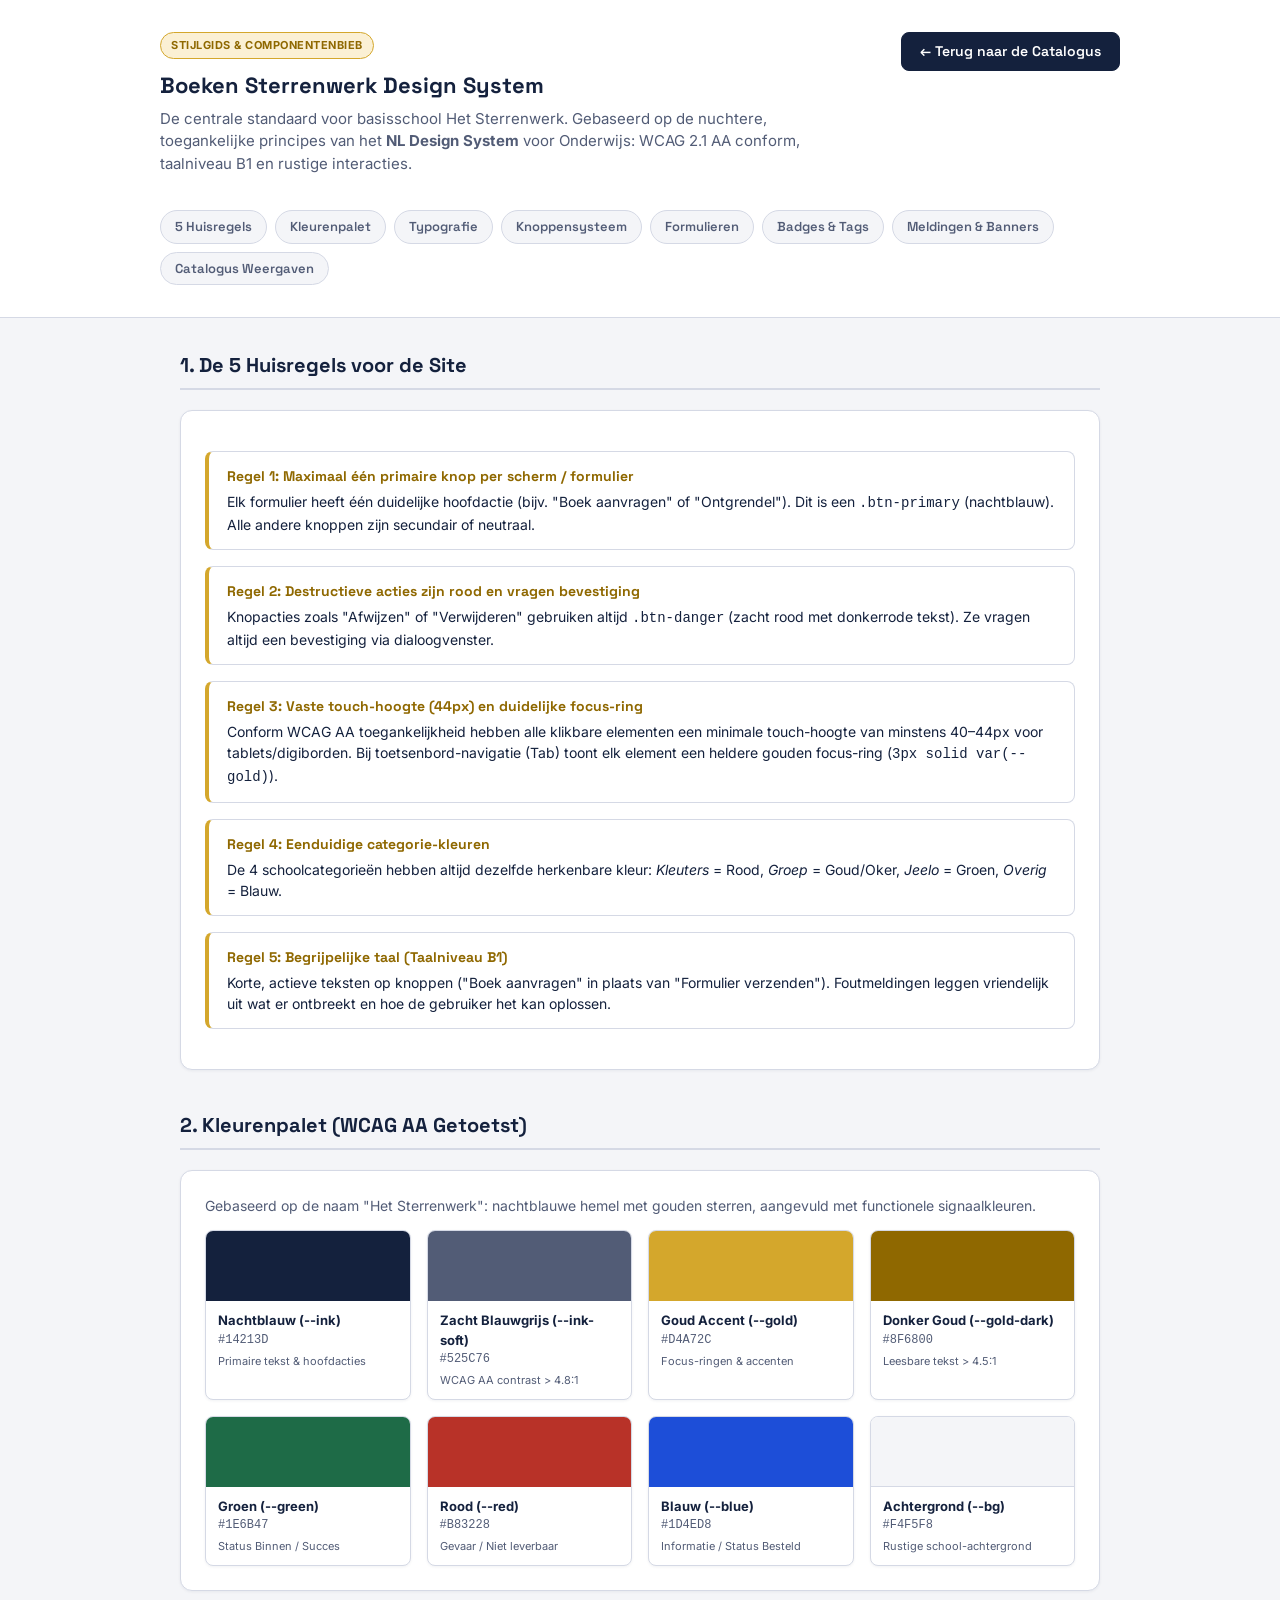
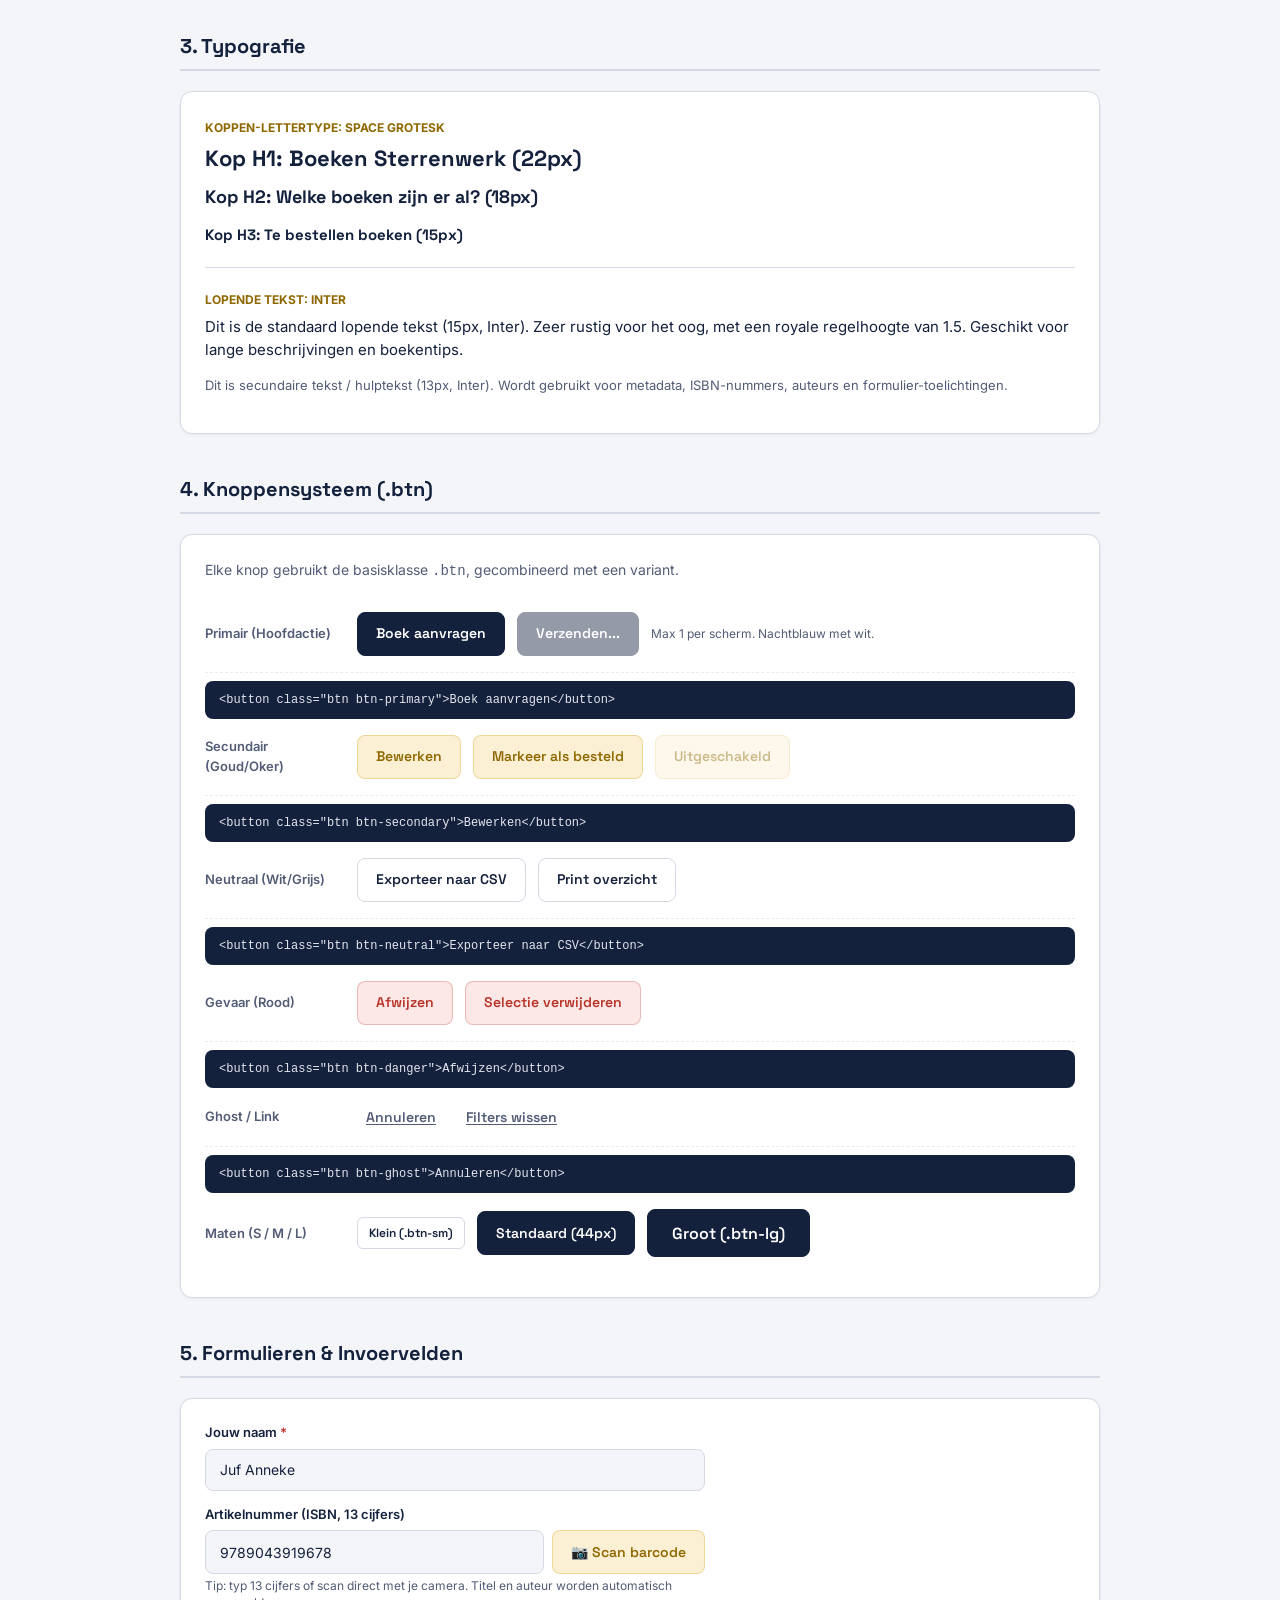
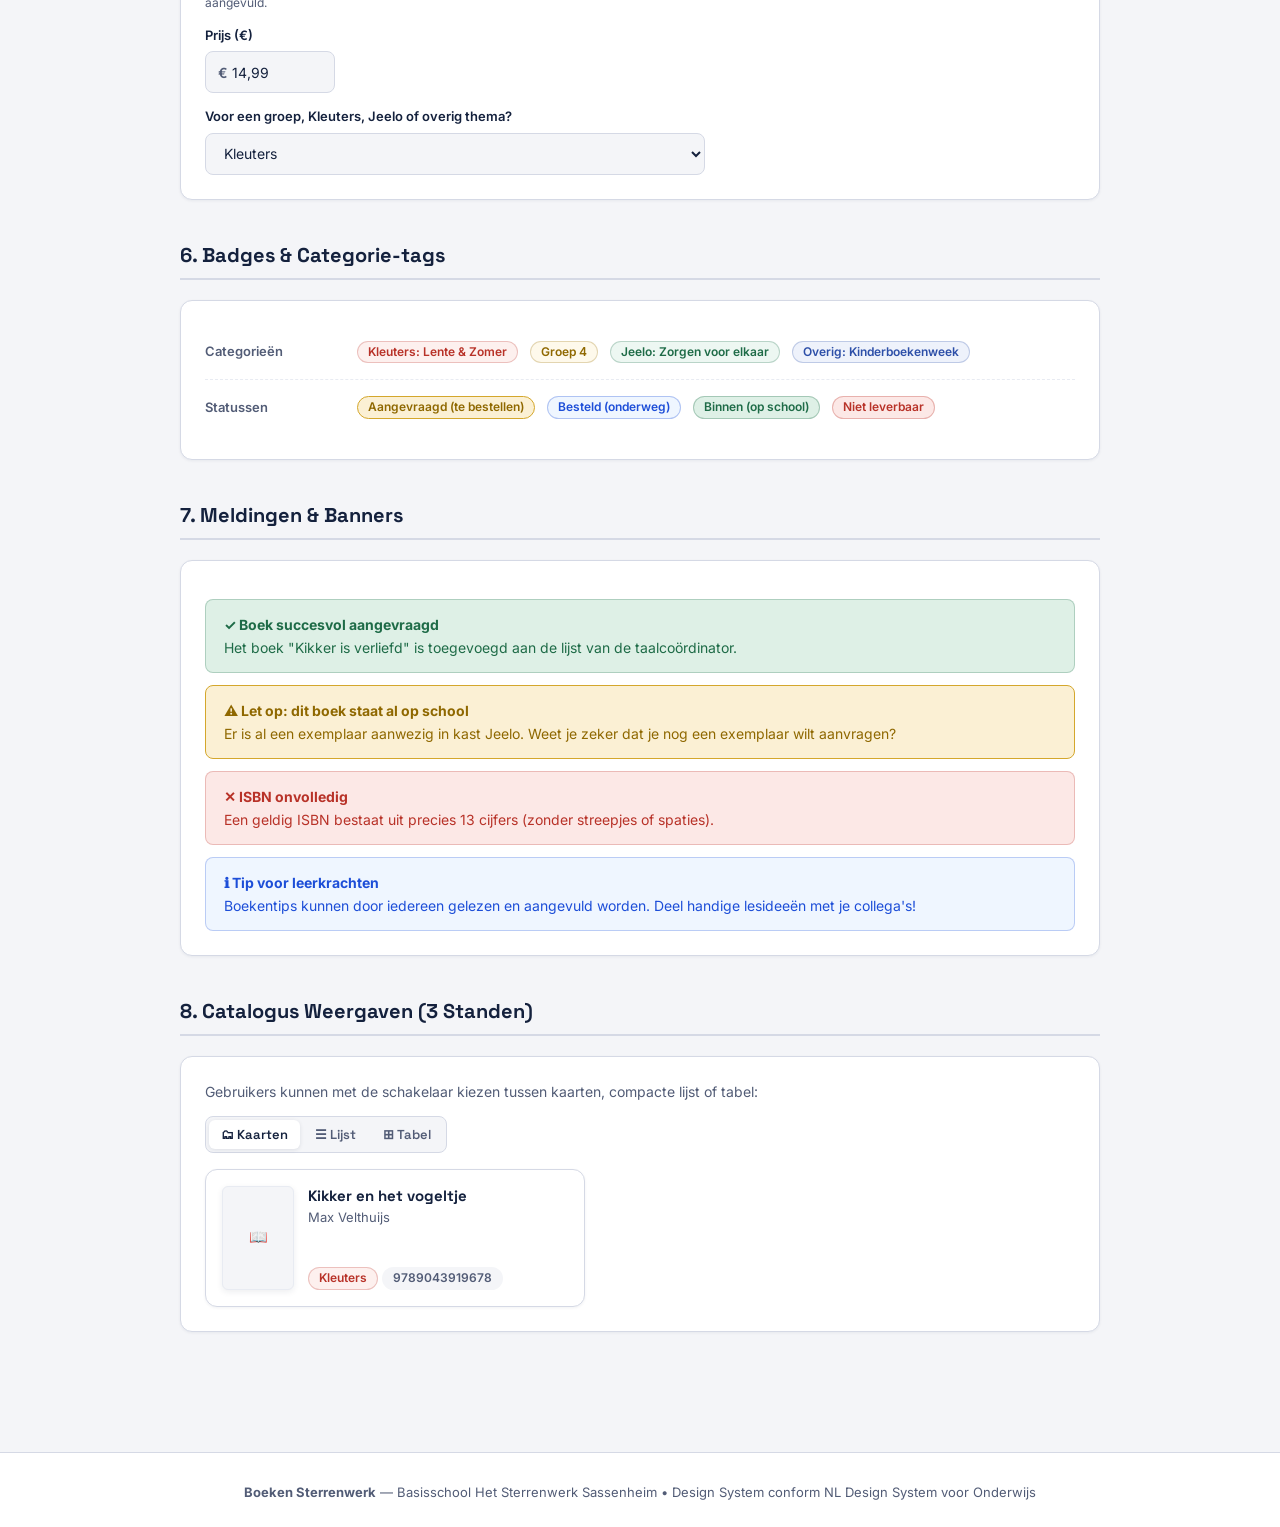
==== stijlgids.html @ 5e9a79fe "feat: modulaire opsplitsing, stijlgids, handmatig opslaan coördinator en printverbeteringen - Modula" ====
<!DOCTYPE html>
<html lang="nl">
<head>
<meta charset="UTF-8">
<meta name="viewport" content="width=device-width, initial-scale=1.0">
<title>Stijlgids & Design System — Boeken Sterrenwerk</title>
<link rel="icon" href="https://11qwhetsterrenwerk-live-e440c3dc752b468-78a827d.divio-media.com/filer_public/e3/66/e36619fc-2ab6-4c1c-bc07-65325143d0b2/het_sterrenwerk_liggend.png">
<link rel="preconnect" href="https://fonts.googleapis.com">
<link href="https://fonts.googleapis.com/css2?family=Space+Grotesk:wght@500;600;700&family=Inter:wght@400;500;600;700&display=swap" rel="stylesheet">
<link rel="stylesheet" href="style.css">
<style>
  /* Specifieke layout stijlen voor de stijlgids presentatie */
  .sg-header {
    background: var(--surface);
    border-bottom: 1px solid var(--line);
    padding: 32px 20px;
    margin-bottom: 32px;
  }
  .sg-header-inner {
    max-width: 960px;
    margin: 0 auto;
  }
  .sg-badge {
    display: inline-block;
    background: var(--gold-soft);
    color: var(--gold-dark);
    font-size: 11px;
    font-weight: 700;
    text-transform: uppercase;
    letter-spacing: 0.5px;
    padding: 4px 10px;
    border-radius: var(--radius-pill);
    border: 1px solid var(--gold);
    margin-bottom: 10px;
  }
  .sg-nav {
    display: flex;
    gap: 8px;
    margin-top: 20px;
    flex-wrap: wrap;
  }
  .sg-nav a {
    font-family: 'Space Grotesk', sans-serif;
    font-size: 13px;
    font-weight: 600;
    text-decoration: none;
    color: var(--ink-soft);
    background: var(--bg);
    padding: 6px 14px;
    border-radius: var(--radius-pill);
    border: 1px solid var(--line);
    transition: all 0.12s ease;
  }
  .sg-nav a:hover {
    background: var(--ink);
    color: #fff;
    border-color: var(--ink);
  }
  .sg-section {
    margin-bottom: 40px;
    scroll-margin-top: 90px;
  }
  .sg-section-title {
    font-size: 20px;
    border-bottom: 2px solid var(--line);
    padding-bottom: 8px;
    margin-bottom: 20px;
    display: flex;
    align-items: center;
    justify-content: space-between;
  }
  .sg-rule-box {
    background: var(--surface);
    border: 1px solid var(--line);
    border-left: 4px solid var(--gold);
    border-radius: var(--radius-md);
    padding: 14px 18px;
    margin: 16px 0;
    font-size: 14px;
  }
  .sg-rule-box strong {
    color: var(--gold-dark);
    display: block;
    margin-bottom: 4px;
    font-family: 'Space Grotesk', sans-serif;
  }
  .sg-grid-colors {
    display: grid;
    grid-template-columns: repeat(auto-fill, minmax(180px, 1fr));
    gap: 16px;
    margin-top: 14px;
  }
  .sg-color-swatch {
    border-radius: var(--radius-md);
    border: 1px solid var(--line);
    overflow: hidden;
    background: var(--surface);
    box-shadow: var(--shadow-sm);
  }
  .sg-color-preview {
    height: 70px;
  }
  .sg-color-info {
    padding: 10px 12px;
  }
  .sg-color-name {
    font-size: 13px;
    font-weight: 700;
    color: var(--ink);
  }
  .sg-color-hex {
    font-size: 12px;
    font-family: monospace;
    color: var(--ink-soft);
  }
  .sg-color-meta {
    font-size: 11px;
    color: var(--ink-soft);
    margin-top: 4px;
  }
  .sg-row-demo {
    display: flex;
    gap: 12px;
    align-items: center;
    flex-wrap: wrap;
    padding: 16px 0;
    border-bottom: 1px dashed var(--line-soft);
  }
  .sg-row-demo:last-child {
    border-bottom: none;
  }
  .sg-row-label {
    width: 140px;
    flex-shrink: 0;
    font-size: 13px;
    font-weight: 600;
    color: var(--ink-soft);
  }
  .sg-code-snippet {
    background: #14213D;
    color: #E3E5EC;
    padding: 10px 14px;
    border-radius: var(--radius-md);
    font-family: Consolas, monospace;
    font-size: 12px;
    overflow-x: auto;
    margin-top: 8px;
  }
  .sg-code-snippet span.tag { background: none; color: #D4A72C; padding: 0; margin: 0; font-family: inherit; font-size: inherit; }
  .sg-code-snippet span.attr { color: #8FBAFF; }
</style>
</head>
<body>

<!-- Header -->
<header class="sg-header">
  <div class="sg-header-inner">
    <div style="display:flex; justify-content:space-between; align-items:flex-start; flex-wrap:wrap; gap:16px;">
      <div>
        <span class="sg-badge">Stijlgids &amp; Componentenbieb</span>
        <h1>Boeken Sterrenwerk Design System</h1>
        <p style="color:var(--ink-soft); font-size:15px; margin-top:6px; max-width:640px;">
          De centrale standaard voor basisschool Het Sterrenwerk. Gebaseerd op de nuchtere, toegankelijke principes van het <strong>NL Design System</strong> voor Onderwijs: WCAG 2.1 AA conform, taalniveau B1 en rustige interacties.
        </p>
      </div>
      <div>
        <a href="index.html" class="btn btn-primary" style="min-height:38px;">
          ← Terug naar de Catalogus
        </a>
      </div>
    </div>

    <!-- Snelle navigatie -->
    <nav class="sg-nav">
      <a href="#huisregels">5 Huisregels</a>
      <a href="#kleuren">Kleurenpalet</a>
      <a href="#typografie">Typografie</a>
      <a href="#knoppen">Knoppensysteem</a>
      <a href="#formulieren">Formulieren</a>
      <a href="#badges">Badges &amp; Tags</a>
      <a href="#meldingen">Meldingen &amp; Banners</a>
      <a href="#weergaven">Catalogus Weergaven</a>
    </nav>
  </div>
</header>

<main style="max-width:960px; margin:0 auto; padding:0 20px 80px;">

  <!-- 1. DE 5 HUISREGELS -->
  <section class="sg-section" id="huisregels">
    <h2 class="sg-section-title">1. De 5 Huisregels voor de Site</h2>
    <div class="card">
      <div class="sg-rule-box">
        <strong>Regel 1: Maximaal één primaire knop per scherm / formulier</strong>
        Elk formulier heeft één duidelijke hoofdactie (bijv. "Boek aanvragen" of "Ontgrendel"). Dit is een <code>.btn-primary</code> (nachtblauw). Alle andere knoppen zijn secundair of neutraal.
      </div>
      <div class="sg-rule-box">
        <strong>Regel 2: Destructieve acties zijn rood en vragen bevestiging</strong>
        Knopacties zoals "Afwijzen" of "Verwijderen" gebruiken altijd <code>.btn-danger</code> (zacht rood met donkerrode tekst). Ze vragen altijd een bevestiging via dialoogvenster.
      </div>
      <div class="sg-rule-box">
        <strong>Regel 3: Vaste touch-hoogte (44px) en duidelijke focus-ring</strong>
        Conform WCAG AA toegankelijkheid hebben alle klikbare elementen een minimale touch-hoogte van minstens 40–44px voor tablets/digiborden. Bij toetsenbord-navigatie (Tab) toont elk element een heldere gouden focus-ring (<code>3px solid var(--gold)</code>).
      </div>
      <div class="sg-rule-box">
        <strong>Regel 4: Eenduidige categorie-kleuren</strong>
        De 4 schoolcategorieën hebben altijd dezelfde herkenbare kleur: <em>Kleuters</em> = Rood, <em>Groep</em> = Goud/Oker, <em>Jeelo</em> = Groen, <em>Overig</em> = Blauw.
      </div>
      <div class="sg-rule-box">
        <strong>Regel 5: Begrijpelijke taal (Taalniveau B1)</strong>
        Korte, actieve teksten op knoppen ("Boek aanvragen" in plaats van "Formulier verzenden"). Foutmeldingen leggen vriendelijk uit wat er ontbreekt en hoe de gebruiker het kan oplossen.
      </div>
    </div>
  </section>

  <!-- 2. KLEURENPALET -->
  <section class="sg-section" id="kleuren">
    <h2 class="sg-section-title">2. Kleurenpalet (WCAG AA Getoetst)</h2>
    <div class="card">
      <p style="font-size:14px; color:var(--ink-soft); margin-top:0;">
        Gebaseerd op de naam "Het Sterrenwerk": nachtblauwe hemel met gouden sterren, aangevuld met functionele signaalkleuren.
      </p>

      <div class="sg-grid-colors">
        <div class="sg-color-swatch">
          <div class="sg-color-preview" style="background:#14213D;"></div>
          <div class="sg-color-info">
            <div class="sg-color-name">Nachtblauw (--ink)</div>
            <div class="sg-color-hex">#14213D</div>
            <div class="sg-color-meta">Primaire tekst &amp; hoofdacties</div>
          </div>
        </div>

        <div class="sg-color-swatch">
          <div class="sg-color-preview" style="background:#525C76;"></div>
          <div class="sg-color-info">
            <div class="sg-color-name">Zacht Blauwgrijs (--ink-soft)</div>
            <div class="sg-color-hex">#525C76</div>
            <div class="sg-color-meta">WCAG AA contrast &gt; 4.8:1</div>
          </div>
        </div>

        <div class="sg-color-swatch">
          <div class="sg-color-preview" style="background:#D4A72C;"></div>
          <div class="sg-color-info">
            <div class="sg-color-name">Goud Accent (--gold)</div>
            <div class="sg-color-hex">#D4A72C</div>
            <div class="sg-color-meta">Focus-ringen &amp; accenten</div>
          </div>
        </div>

        <div class="sg-color-swatch">
          <div class="sg-color-preview" style="background:#8F6800;"></div>
          <div class="sg-color-info">
            <div class="sg-color-name">Donker Goud (--gold-dark)</div>
            <div class="sg-color-hex">#8F6800</div>
            <div class="sg-color-meta">Leesbare tekst &gt; 4.5:1</div>
          </div>
        </div>

        <div class="sg-color-swatch">
          <div class="sg-color-preview" style="background:#1E6B47;"></div>
          <div class="sg-color-info">
            <div class="sg-color-name">Groen (--green)</div>
            <div class="sg-color-hex">#1E6B47</div>
            <div class="sg-color-meta">Status Binnen / Succes</div>
          </div>
        </div>

        <div class="sg-color-swatch">
          <div class="sg-color-preview" style="background:#B83228;"></div>
          <div class="sg-color-info">
            <div class="sg-color-name">Rood (--red)</div>
            <div class="sg-color-hex">#B83228</div>
            <div class="sg-color-meta">Gevaar / Niet leverbaar</div>
          </div>
        </div>

        <div class="sg-color-swatch">
          <div class="sg-color-preview" style="background:#1D4ED8;"></div>
          <div class="sg-color-info">
            <div class="sg-color-name">Blauw (--blue)</div>
            <div class="sg-color-hex">#1D4ED8</div>
            <div class="sg-color-meta">Informatie / Status Besteld</div>
          </div>
        </div>

        <div class="sg-color-swatch">
          <div class="sg-color-preview" style="background:#F4F5F8; border-bottom:1px solid var(--line);"></div>
          <div class="sg-color-info">
            <div class="sg-color-name">Achtergrond (--bg)</div>
            <div class="sg-color-hex">#F4F5F8</div>
            <div class="sg-color-meta">Rustige school-achtergrond</div>
          </div>
        </div>
      </div>
    </div>
  </section>

  <!-- 3. TYPOGRAFIE -->
  <section class="sg-section" id="typografie">
    <h2 class="sg-section-title">3. Typografie</h2>
    <div class="card">
      <div style="margin-bottom:20px;">
        <span style="font-size:12px; font-weight:700; color:var(--gold-dark); text-transform:uppercase;">Koppen-lettertype: Space Grotesk</span>
        <h1 style="margin-top:4px;">Kop H1: Boeken Sterrenwerk (22px)</h1>
        <h2 style="margin-top:8px;">Kop H2: Welke boeken zijn er al? (18px)</h2>
        <h3 style="margin-top:8px;">Kop H3: Te bestellen boeken (15px)</h3>
      </div>
      <hr style="border:none; border-top:1px solid var(--line); margin:20px 0;">
      <div>
        <span style="font-size:12px; font-weight:700; color:var(--gold-dark); text-transform:uppercase;">Lopende tekst: Inter</span>
        <p style="margin-top:6px; font-size:15px; color:var(--ink);">
          Dit is de standaard lopende tekst (15px, Inter). Zeer rustig voor het oog, met een royale regelhoogte van 1.5. Geschikt voor lange beschrijvingen en boekentips.
        </p>
        <p style="font-size:13px; color:var(--ink-soft);">
          Dit is secundaire tekst / hulptekst (13px, Inter). Wordt gebruikt voor metadata, ISBN-nummers, auteurs en formulier-toelichtingen.
        </p>
      </div>
    </div>
  </section>

  <!-- 4. KNOPPENSYSTEEM -->
  <section class="sg-section" id="knoppen">
    <h2 class="sg-section-title">4. Knoppensysteem (.btn)</h2>
    <div class="card">
      <p style="font-size:14px; color:var(--ink-soft); margin-top:0;">
        Elke knop gebruikt de basisklasse <code>.btn</code>, gecombineerd met een variant.
      </p>

      <!-- Primary -->
      <div class="sg-row-demo">
        <div class="sg-row-label">Primair (Hoofdactie)</div>
        <button type="button" class="btn btn-primary">Boek aanvragen</button>
        <button type="button" class="btn btn-primary" disabled>Verzenden...</button>
        <div style="font-size:12px; color:var(--ink-soft);">Max 1 per scherm. Nachtblauw met wit.</div>
      </div>
      <div class="sg-code-snippet">&lt;button class="btn btn-primary"&gt;Boek aanvragen&lt;/button&gt;</div>

      <!-- Secondary -->
      <div class="sg-row-demo">
        <div class="sg-row-label">Secundair (Goud/Oker)</div>
        <button type="button" class="btn btn-secondary">Bewerken</button>
        <button type="button" class="btn btn-secondary">Markeer als besteld</button>
        <button type="button" class="btn btn-secondary" disabled>Uitgeschakeld</button>
      </div>
      <div class="sg-code-snippet">&lt;button class="btn btn-secondary"&gt;Bewerken&lt;/button&gt;</div>

      <!-- Neutral -->
      <div class="sg-row-demo">
        <div class="sg-row-label">Neutraal (Wit/Grijs)</div>
        <button type="button" class="btn btn-neutral">Exporteer naar CSV</button>
        <button type="button" class="btn btn-neutral">Print overzicht</button>
      </div>
      <div class="sg-code-snippet">&lt;button class="btn btn-neutral"&gt;Exporteer naar CSV&lt;/button&gt;</div>

      <!-- Danger -->
      <div class="sg-row-demo">
        <div class="sg-row-label">Gevaar (Rood)</div>
        <button type="button" class="btn btn-danger">Afwijzen</button>
        <button type="button" class="btn btn-danger">Selectie verwijderen</button>
      </div>
      <div class="sg-code-snippet">&lt;button class="btn btn-danger"&gt;Afwijzen&lt;/button&gt;</div>

      <!-- Ghost / Link -->
      <div class="sg-row-demo">
        <div class="sg-row-label">Ghost / Link</div>
        <button type="button" class="btn btn-ghost">Annuleren</button>
        <button type="button" class="btn btn-link">Filters wissen</button>
      </div>
      <div class="sg-code-snippet">&lt;button class="btn btn-ghost"&gt;Annuleren&lt;/button&gt;</div>

      <!-- Maten -->
      <div class="sg-row-demo">
        <div class="sg-row-label">Maten (S / M / L)</div>
        <button type="button" class="btn btn-neutral btn-sm">Klein (.btn-sm)</button>
        <button type="button" class="btn btn-primary">Standaard (44px)</button>
        <button type="button" class="btn btn-primary btn-lg">Groot (.btn-lg)</button>
      </div>
    </div>
  </section>

  <!-- 5. FORMULIEREN -->
  <section class="sg-section" id="formulieren">
    <h2 class="sg-section-title">5. Formulieren &amp; Invoervelden</h2>
    <div class="card">
      <div style="max-width:500px;">
        <label for="demo-naam">Jouw naam <span style="color:var(--red);">*</span></label>
        <input type="text" id="demo-naam" value="Juf Anneke" placeholder="bijv. Juf Anneke">

        <label for="demo-isbn">Artikelnummer (ISBN, 13 cijfers)</label>
        <div class="input-with-action">
          <input type="text" id="demo-isbn" value="9789043919678" placeholder="9789043919678">
          <button type="button" class="btn btn-secondary" title="Scan barcode via camera">
            📷 Scan barcode
          </button>
        </div>
        <div class="form-hint">Tip: typ 13 cijfers of scan direct met je camera. Titel en auteur worden automatisch aangevuld.</div>

        <label for="demo-prijs">Prijs (€)</label>
        <div class="prijs-input-wrap">
          <span class="currency-prefix">€</span>
          <input type="text" id="demo-prijs" class="prijs-input" value="14,99">
        </div>

        <label for="demo-select">Voor een groep, Kleuters, Jeelo of overig thema?</label>
        <select id="demo-select">
          <option>Groep</option>
          <option selected>Kleuters</option>
          <option>Jeelo</option>
          <option>Overige thema's</option>
        </select>
      </div>
    </div>
  </section>

  <!-- 6. BADGES & TAGS -->
  <section class="sg-section" id="badges">
    <h2 class="sg-section-title">6. Badges &amp; Categorie-tags</h2>
    <div class="card">
      <div class="sg-row-demo">
        <div class="sg-row-label">Categorieën</div>
        <span class="tag cat-tag cat-Kleuters">Kleuters: Lente &amp; Zomer</span>
        <span class="tag cat-tag cat-Groep">Groep 4</span>
        <span class="tag cat-tag cat-Jeelo">Jeelo: Zorgen voor elkaar</span>
        <span class="tag cat-tag cat-Overig">Overig: Kinderboekenweek</span>
      </div>

      <div class="sg-row-demo">
        <div class="sg-row-label">Statussen</div>
        <span class="tag status-aangevraagd">Aangevraagd (te bestellen)</span>
        <span class="tag status-besteld">Besteld (onderweg)</span>
        <span class="tag status-binnen">Binnen (op school)</span>
        <span class="tag status-afgewezen">Niet leverbaar</span>
      </div>
    </div>
  </section>

  <!-- 7. MELDINGEN & BANNERS -->
  <section class="sg-section" id="meldingen">
    <h2 class="sg-section-title">7. Meldingen &amp; Banners</h2>
    <div class="card">
      <div class="alert alert-success">
        <div>
          <div class="alert-title">✓ Boek succesvol aangevraagd</div>
          Het boek "Kikker is verliefd" is toegevoegd aan de lijst van de taalcoördinator.
        </div>
      </div>

      <div class="alert alert-warning" style="margin-top:12px;">
        <div>
          <div class="alert-title">⚠️ Let op: dit boek staat al op school</div>
          Er is al een exemplaar aanwezig in kast Jeelo. Weet je zeker dat je nog een exemplaar wilt aanvragen?
        </div>
      </div>

      <div class="alert alert-danger" style="margin-top:12px;">
        <div>
          <div class="alert-title">✕ ISBN onvolledig</div>
          Een geldig ISBN bestaat uit precies 13 cijfers (zonder streepjes of spaties).
        </div>
      </div>

      <div class="alert alert-info" style="margin-top:12px;">
        <div>
          <div class="alert-title">ℹ Tip voor leerkrachten</div>
          Boekentips kunnen door iedereen gelezen en aangevuld worden. Deel handige lesideeën met je collega's!
        </div>
      </div>
    </div>
  </section>

  <!-- 8. CATALOGUS WEERGAVEN -->
  <section class="sg-section" id="weergaven">
    <h2 class="sg-section-title">8. Catalogus Weergaven (3 Standen)</h2>
    <div class="card">
      <p style="font-size:14px; color:var(--ink-soft); margin-top:0;">
        Gebruikers kunnen met de schakelaar kiezen tussen kaarten, compacte lijst of tabel:
      </p>

      <div class="view-toggle-group" style="margin-bottom:16px;">
        <button class="view-toggle-btn active">🗂 Kaarten</button>
        <button class="view-toggle-btn">☰ Lijst</button>
        <button class="view-toggle-btn">⊞ Tabel</button>
      </div>

      <!-- Voorbeeld Kaart -->
      <div style="max-width:380px;">
        <div class="book-card">
          <div class="book-card-cover">
            <img src="https://books.google.com/books/content?id=9789043919678&printsec=frontcover&img=1&zoom=1" alt="Cover" onerror="this.parentElement.innerHTML='📖';">
          </div>
          <div class="book-card-body">
            <div class="book-card-title">Kikker en het vogeltje</div>
            <div class="book-card-author">Max Velthuijs</div>
            <div class="book-card-tags">
              <span class="tag cat-tag cat-Kleuters">Kleuters</span>
              <span class="tag tag-isbn">9789043919678</span>
            </div>
          </div>
        </div>
      </div>
    </div>
  </section>

</main>

<footer style="text-align:center; padding:30px; font-size:13px; color:var(--ink-soft); border-top:1px solid var(--line); background:var(--surface);">
  <strong>Boeken Sterrenwerk</strong> — Basisschool Het Sterrenwerk Sassenheim • Design System conform NL Design System voor Onderwijs
</footer>

</body>
</html>
---- style.css ----
/* ==========================================================================
   Boeken Sterrenwerk — Design System & Stijlgids (NL Design System Onderwijs)
   ========================================================================== */

/* --------------------------------------------------------------------------
   1. DESIGN TOKENS
   -------------------------------------------------------------------------- */
:root {
  /* Primaire huiskleuren: Het Sterrenwerk (Nachtblauw & Goud) */
  --ink: #14213D;            /* Primaire donkere kleur (hemel/nacht) */
  --ink-soft: #525C76;       /* Subtiele tekst, WCAG AA conform op wit (> 4.8:1) */
  --ink-light: #8E96A9;      /* Placeholder / iconen */
  
  --gold: #D4A72C;           /* Accent goud (sterren) */
  --gold-soft: #FBF0D4;      /* Zachte goud-achtergrond */
  --gold-dark: #8F6800;      /* Donker goud voor leesbare tekst (> 4.5:1) */

  /* Oppervlakken & Randen */
  --bg: #F4F5F8;             /* Rustige pagina-achtergrond */
  --surface: #FFFFFF;        /* Kaarten en component-achtergrond */
  --line: #D5D9E5;           /* Duidelijke scheidslijnen */
  --line-soft: #E8EBF2;      /* Subtiele scheidslijnen */

  /* Functionele statuskleuren (NL Design System normen) */
  --green: #1E6B47;          /* Succes / Binnengekomen (> 5.1:1) */
  --green-soft: #DEF0E6;
  --red: #B83228;            /* Gevaar / Niet leverbaar / Afwijzen (> 5.0:1) */
  --red-soft: #FCE8E6;
  --blue: #1D4ED8;           /* Informatie / Besteld */
  --blue-soft: #EFF6FF;

  /* Categorie-accenten */
  --cat-kleuters: #B83228;
  --cat-kleuters-bg: #FDF0EE;
  --cat-groep: #8F6800;
  --cat-groep-bg: #FEF9EB;
  --cat-jeelo: #1E6B47;
  --cat-jeelo-bg: #EDF7F2;
  --cat-overig: #2D4FA8;
  --cat-overig-bg: #EEF2FB;

  /* Spacing Scale (vaste afstanden) */
  --space-2xs: 4px;
  --space-xs: 8px;
  --space-sm: 12px;
  --space-md: 16px;
  --space-lg: 24px;
  --space-xl: 32px;

  /* Border Radii (Afrondingen) */
  --radius-sm: 4px;
  --radius-md: 8px;          /* Standaard voor knoppen en invoervelden */
  --radius-lg: 12px;         /* Kaarten en panelen */
  --radius-pill: 999px;      /* Tabs en categorie-pills */

  /* Schaduwen */
  --shadow-sm: 0 1px 3px rgba(20, 33, 61, 0.06);
  --shadow-md: 0 4px 14px rgba(20, 33, 61, 0.08);
  --shadow-lg: 0 12px 32px rgba(20, 33, 61, 0.14);

  /* Focus Indicator (Toegankelijkheid WCAG AA) */
  --focus-ring: 0 0 0 3px var(--gold);
}

/* --------------------------------------------------------------------------
   2. BASIS & TYPOGRAFIE
   -------------------------------------------------------------------------- */
* {
  box-sizing: border-box;
}

body {
  margin: 0;
  background: var(--bg);
  color: var(--ink);
  font-family: 'Inter', -apple-system, BlinkMacSystemFont, 'Segoe UI', Roboto, sans-serif;
  font-size: 15px;
  line-height: 1.5;
  -webkit-font-smoothing: antialiased;
}

h1, h2, h3, h4 {
  font-family: 'Space Grotesk', sans-serif;
  color: var(--ink);
  margin: 0;
  font-weight: 700;
}

h1 { font-size: 22px; }
h2 { font-size: 18px; margin-bottom: 14px; }
h3 { font-size: 15px; }

/* Focus zichtbaarheid voor toetsenbordgebruikers */
:focus-visible {
  outline: 3px solid var(--gold) !important;
  outline-offset: 2px !important;
}

/* --------------------------------------------------------------------------
   3. GESTANDAARDISEERD KNOPPENSYSTEEM (.btn)
   -------------------------------------------------------------------------- */
.btn {
  display: inline-flex;
  align-items: center;
  justify-content: center;
  gap: 8px;
  font-family: 'Space Grotesk', sans-serif;
  font-size: 14px;
  font-weight: 600;
  line-height: 1.2;
  min-height: 44px; /* Touch-target conform WCAG */
  padding: 10px 18px;
  border-radius: var(--radius-md);
  border: 1px solid transparent;
  cursor: pointer;
  text-decoration: none;
  white-space: nowrap;
  user-select: none;
  transition: background-color 0.15s ease, border-color 0.15s ease, box-shadow 0.15s ease, transform 0.05s ease;
}

.btn:active {
  transform: translateY(1px);
}

.btn:disabled,
button:disabled {
  opacity: 0.45;
  cursor: not-allowed !important;
  pointer-events: none;
  transform: none !important;
}

/* Knoppen-varianten */
.btn-primary,
button.primary {
  background: var(--ink);
  color: #FFFFFF;
  border-color: var(--ink);
}
.btn-primary:hover,
button.primary:hover {
  background: #1D3058;
  border-color: #1D3058;
  color: #FFFFFF;
}

.btn-secondary,
button.secondary {
  background: var(--gold-soft);
  color: var(--gold-dark);
  border-color: rgba(212, 167, 44, 0.35);
}
.btn-secondary:hover,
button.secondary:hover {
  background: #F5E5BE;
  border-color: var(--gold-dark);
  color: var(--ink);
}

.btn-neutral {
  background: var(--surface);
  color: var(--ink);
  border-color: var(--line);
}
.btn-neutral:hover {
  background: var(--bg);
  border-color: var(--ink-soft);
}

.btn-danger,
button.secondary.danger {
  background: var(--red-soft);
  color: var(--red);
  border-color: rgba(184, 50, 40, 0.25);
}
.btn-danger:hover,
button.secondary.danger:hover {
  background: #F7D4D1;
  border-color: var(--red);
}

.btn-ghost,
.btn-link,
button.link {
  background: transparent;
  border-color: transparent;
  color: var(--ink-soft);
  min-height: auto;
  padding: 4px 8px;
  text-decoration: underline;
  text-underline-offset: 2px;
}
.btn-ghost:hover,
.btn-link:hover,
button.link:hover {
  color: var(--ink);
  background: rgba(20, 33, 61, 0.04);
}

/* Knopmaten */
.btn-sm,
button.tiny {
  min-height: 32px;
  padding: 5px 11px;
  font-size: 12px;
  border-radius: 6px;
  font-weight: 600;
}

.btn-lg {
  min-height: 48px;
  padding: 12px 24px;
  font-size: 16px;
}

.btn-block {
  width: 100%;
}

/* Tiny actieknoppen voor status */
button.tiny.reject:hover {
  background: var(--red-soft);
  color: var(--red);
  border-color: var(--red-soft);
}
button.tiny.restore:hover {
  background: var(--green-soft);
  color: var(--green);
  border-color: var(--green-soft);
}

/* --------------------------------------------------------------------------
   4. HEADER & NAVIGATIE
   -------------------------------------------------------------------------- */
header.topbar {
  background: var(--surface);
  border-bottom: 1px solid var(--line);
  padding: 14px 20px 16px;
  position: sticky;
  top: 0;
  z-index: 100;
  box-shadow: var(--shadow-sm);
}

.topbar-inner {
  max-width: 960px;
  margin: 0 auto;
  display: flex;
  align-items: center;
  gap: 14px;
  flex-wrap: wrap;
}

header.topbar h1 {
  font-size: 21px;
  font-weight: 700;
  letter-spacing: -0.2px;
}

.topbar-badge {
  background: var(--gold-soft);
  color: var(--gold-dark);
  font-size: 11px;
  font-weight: 700;
  padding: 3px 9px;
  border-radius: var(--radius-pill);
  border: 1px solid var(--gold);
  letter-spacing: 0.5px;
  text-transform: uppercase;
}

.nav-links-extra {
  margin-left: auto;
  display: flex;
  align-items: center;
  gap: 8px;
}

.nav-link-doc {
  font-size: 12px;
  font-weight: 600;
  color: var(--ink-soft);
  text-decoration: none;
  padding: 6px 12px;
  border-radius: var(--radius-pill);
  border: 1px solid var(--line);
  background: var(--bg);
  display: inline-flex;
  align-items: center;
  gap: 5px;
  transition: all 0.15s ease;
}
.nav-link-doc:hover {
  color: var(--ink);
  border-color: var(--gold);
  background: var(--gold-soft);
}

nav.tabs {
  display: flex;
  gap: 8px;
  max-width: 960px;
  margin: 14px auto 0;
  padding: 0 20px;
  overflow-x: auto;
}

nav.tabs button {
  font-family: 'Space Grotesk', sans-serif;
  font-weight: 600;
  font-size: 14px;
  min-height: 40px;
  padding: 8px 18px;
  border-radius: var(--radius-pill);
  border: 1px solid var(--line);
  background: var(--surface);
  color: var(--ink-soft);
  white-space: nowrap;
  cursor: pointer;
  transition: all 0.15s ease;
}

nav.tabs button:hover {
  border-color: var(--ink-soft);
  color: var(--ink);
}

nav.tabs button.active {
  background: var(--ink);
  color: #FFFFFF;
  border-color: var(--ink);
  box-shadow: 0 2px 6px rgba(20, 33, 61, 0.18);
}

/* --------------------------------------------------------------------------
   5. LAYOUT & KAARTEN
   -------------------------------------------------------------------------- */
main {
  max-width: 960px;
  margin: 0 auto;
  padding: 24px 20px 60px;
}

.tab-panel {
  display: none;
}
.tab-panel.active {
  display: block;
  animation: fadeInPanel 0.15s ease-out;
}

@keyframes fadeInPanel {
  from { opacity: 0; transform: translateY(4px); }
  to { opacity: 1; transform: translateY(0); }
}

.card {
  background: var(--surface);
  border: 1px solid var(--line);
  border-radius: var(--radius-lg);
  padding: 24px;
  margin-bottom: 20px;
  box-shadow: var(--shadow-sm);
}

/* --------------------------------------------------------------------------
   6. FORMULIEREN & INVOERVELDEN
   -------------------------------------------------------------------------- */
.form-section {
  padding-bottom: 18px;
  margin-bottom: 18px;
  border-bottom: 1px solid var(--line-soft);
}
.form-section:last-of-type {
  border-bottom: none;
  padding-bottom: 0;
  margin-bottom: 0;
}

.form-section-title {
  font-size: 13px;
  font-weight: 700;
  text-transform: uppercase;
  letter-spacing: 0.5px;
  color: var(--gold-dark);
  margin-bottom: 12px;
}

label {
  display: block;
  font-size: 13px;
  font-weight: 600;
  color: var(--ink);
  margin: 14px 0 6px;
}
label:first-of-type {
  margin-top: 0;
}

.form-hint {
  font-size: 12px;
  color: var(--ink-soft);
  margin-top: 4px;
  line-height: 1.4;
}

input[type=text],
input[type=number],
input[type=password],
select,
textarea {
  width: 100%;
  min-height: 42px;
  padding: 10px 14px;
  border: 1px solid var(--line);
  border-radius: var(--radius-md);
  font-family: inherit;
  font-size: 14px;
  background: var(--bg);
  color: var(--ink);
  transition: border-color 0.15s ease, box-shadow 0.15s ease;
}

textarea {
  resize: vertical;
  min-height: 64px;
}

input:focus,
select:focus,
textarea:focus {
  outline: 2px solid var(--gold);
  outline-offset: 1px;
  border-color: var(--gold);
  background: #FFFFFF;
}

/* Invoerveld met actieknop */
.input-with-action {
  display: flex;
  gap: 8px;
  align-items: stretch;
}
.input-with-action input {
  flex: 1;
}

/* Prijs veld wrapper */
.prijs-input-wrap {
  display: inline-flex;
  align-items: center;
  background: var(--bg);
  border: 1px solid var(--line);
  border-radius: var(--radius-md);
  box-sizing: border-box;
  width: 130px;
  height: 42px;
  transition: border-color 0.15s, outline 0.15s;
}
.prijs-input-wrap:focus-within {
  outline: 2px solid var(--gold);
  outline-offset: 1px;
  border-color: var(--gold);
  background: #FFFFFF;
}
.prijs-input-wrap .currency-prefix {
  padding-left: 12px;
  font-size: 14px;
  font-weight: 600;
  color: var(--ink-soft);
  user-select: none;
}
.prijs-input-wrap .prijs-input {
  border: none !important;
  outline: none !important;
  background: transparent !important;
  padding: 6px 10px 6px 4px !important;
  width: 100% !important;
  height: 100% !important;
  font-size: 14px;
  color: var(--ink);
}

/* --------------------------------------------------------------------------
   7. MELDINGEN & BANNERS (.alert)
   -------------------------------------------------------------------------- */
.alert {
  border-radius: var(--radius-md);
  padding: 14px 18px;
  margin-top: 14px;
  font-size: 14px;
  line-height: 1.5;
  display: flex;
  align-items: flex-start;
  gap: 12px;
  border: 1px solid transparent;
}

.alert-success {
  background: var(--green-soft);
  color: var(--green);
  border-color: rgba(30, 107, 71, 0.25);
}

.alert-warning {
  background: var(--gold-soft);
  color: var(--gold-dark);
  border-color: var(--gold);
}

.alert-danger {
  background: var(--red-soft);
  color: var(--red);
  border-color: rgba(184, 50, 40, 0.25);
}

.alert-info {
  background: var(--blue-soft);
  color: var(--blue);
  border-color: rgba(29, 78, 216, 0.25);
}

.alert-title {
  font-weight: 700;
  margin-bottom: 2px;
}

/* Aanvraag Bevestigingsbanner */
.success-banner {
  background: var(--green-soft);
  border: 1.5px solid var(--green);
  border-radius: var(--radius-lg);
  padding: 20px;
  margin-top: 18px;
  color: var(--ink);
  animation: fadeInPanel 0.2s ease-out;
}
.success-banner-header {
  display: flex;
  align-items: center;
  gap: 10px;
  color: var(--green);
  font-family: 'Space Grotesk', sans-serif;
  font-size: 17px;
  font-weight: 700;
  margin-bottom: 10px;
}
.success-banner-details {
  background: var(--surface);
  border-radius: var(--radius-md);
  padding: 12px 16px;
  margin: 12px 0 16px;
  border: 1px solid rgba(30, 107, 71, 0.2);
  font-size: 14px;
}
.success-banner-actions {
  display: flex;
  gap: 10px;
  flex-wrap: wrap;
}

/* Match popups */
.match-list {
  margin-top: 8px;
  border: 1px solid var(--gold);
  background: var(--gold-soft);
  border-radius: var(--radius-md);
  padding: 10px 14px;
  font-size: 13px;
}
.match-list .match-item {
  padding: 4px 0;
}
.match-list .match-item-link {
  cursor: pointer;
  text-decoration: underline;
  text-underline-offset: 2px;
  font-weight: 600;
}
.match-list .match-item-link:hover {
  color: var(--ink);
}

/* --------------------------------------------------------------------------
   8. TAGS & BADGES (.tag)
   -------------------------------------------------------------------------- */
.tag {
  display: inline-flex;
  align-items: center;
  font-size: 12px;
  font-weight: 600;
  padding: 3px 10px;
  border-radius: var(--radius-pill);
  background: var(--bg);
  color: var(--ink-soft);
  border: 1px solid transparent;
  line-height: 1.2;
}

.tag.cat-tag.cat-Kleuters {
  background: var(--cat-kleuters-bg);
  color: var(--cat-kleuters);
  border-color: rgba(184, 50, 40, 0.25);
}
.tag.cat-tag.cat-Groep {
  background: var(--cat-groep-bg);
  color: var(--cat-groep);
  border-color: rgba(143, 104, 0, 0.25);
}
.tag.cat-tag.cat-Jeelo {
  background: var(--cat-jeelo-bg);
  color: var(--cat-jeelo);
  border-color: rgba(30, 107, 71, 0.25);
}
.tag.cat-tag.cat-Overig {
  background: var(--cat-overig-bg);
  color: var(--cat-overig);
  border-color: rgba(45, 79, 168, 0.25);
}
.tag.cat-tag.cat-Zonder {
  background: #F0F1F5;
  color: #6B7288;
  border-color: var(--line);
}

.tag.tag-subthema {
  background: var(--bg);
  color: var(--ink);
  border: 1px solid var(--line);
  font-weight: 500;
}

.tag.status-aangevraagd { background: var(--gold-soft); color: var(--gold-dark); border-color: var(--gold); }
.tag.status-besteld     { background: var(--blue-soft); color: var(--blue); border-color: rgba(29, 78, 216, 0.3); }
.tag.status-binnen      { background: var(--green-soft); color: var(--green); border-color: rgba(30, 107, 71, 0.3); }
.tag.status-afgewezen   { background: var(--red-soft); color: var(--red); border-color: rgba(184, 50, 40, 0.3); }
.tag.tag-prijs          { background: var(--surface); border: 1px solid var(--line); color: var(--ink); }

/* --------------------------------------------------------------------------
   9. CATALOGUS WEERGAVES & ZOEKBALK (Kaarten, Lijst, Tabel)
   -------------------------------------------------------------------------- */
.catalog-toolbar {
  display: flex;
  justify-content: space-between;
  align-items: center;
  gap: 12px;
  flex-wrap: wrap;
  margin-bottom: 16px;
}

.catalog-search-wrap {
  flex: 1;
  min-width: 240px;
  position: relative;
}

.catalog-search-wrap input {
  padding-left: 36px;
}
.catalog-search-icon {
  position: absolute;
  left: 12px;
  top: 50%;
  transform: translateY(-50%);
  color: var(--ink-soft);
  pointer-events: none;
}

/* Weergaveschakelaar (View Toggle) */
.view-toggle-group {
  display: inline-flex;
  background: var(--bg);
  border: 1px solid var(--line);
  border-radius: var(--radius-md);
  padding: 3px;
  gap: 3px;
}

.view-toggle-btn {
  font-family: 'Space Grotesk', sans-serif;
  font-size: 13px;
  font-weight: 600;
  padding: 6px 12px;
  border-radius: 6px;
  border: none;
  background: transparent;
  color: var(--ink-soft);
  cursor: pointer;
  display: inline-flex;
  align-items: center;
  gap: 6px;
  transition: all 0.12s ease;
}

.view-toggle-btn:hover {
  color: var(--ink);
}

.view-toggle-btn.active {
  background: var(--surface);
  color: var(--ink);
  box-shadow: 0 1px 4px rgba(20, 33, 61, 0.1);
}

/* Filters Pills */
.filter-pills {
  display: flex;
  gap: 6px;
  flex-wrap: wrap;
  margin-bottom: 12px;
}

.filter-pills .pill {
  font-family: 'Space Grotesk', sans-serif;
  font-weight: 600;
  font-size: 13px;
  padding: 6px 14px;
  border-radius: var(--radius-pill);
  border: 1px solid var(--line);
  background: var(--bg);
  color: var(--ink-soft);
  cursor: pointer;
  transition: all 0.12s ease;
}

.filter-pills .pill:hover {
  border-color: var(--ink-soft);
  color: var(--ink);
}

.filter-pills .pill.active {
  background: var(--ink);
  color: #FFFFFF;
  border-color: var(--ink);
}

#zoek-cat-pills .pill[data-cat="Groep"].active    { background: var(--gold-dark); border-color: var(--gold-dark); color: #fff; }
#zoek-cat-pills .pill[data-cat="Kleuters"].active { background: var(--cat-kleuters); border-color: var(--cat-kleuters); color: #fff; }
#zoek-cat-pills .pill[data-cat="Jeelo"].active    { background: var(--cat-jeelo); border-color: var(--cat-jeelo); color: #fff; }
#zoek-cat-pills .pill[data-cat="Overig"].active   { background: var(--cat-overig); border-color: var(--cat-overig); color: #fff; }

.result-count {
  font-size: 13px;
  color: var(--ink-soft);
  margin-bottom: 12px;
}

/* Weergave 1: Kaarten (Cards) met boekomslag */
.books-grid {
  display: grid;
  grid-template-columns: repeat(auto-fill, minmax(280px, 1fr));
  gap: 16px;
}

.book-card {
  background: var(--surface);
  border: 1px solid var(--line);
  border-radius: var(--radius-lg);
  padding: 16px;
  display: flex;
  gap: 14px;
  box-shadow: var(--shadow-sm);
  transition: transform 0.15s ease, box-shadow 0.15s ease, border-color 0.15s ease;
  position: relative;
}

.book-card:hover {
  box-shadow: var(--shadow-md);
  border-color: var(--line);
  transform: translateY(-2px);
}

.book-card-cover {
  width: 72px;
  height: 104px;
  flex-shrink: 0;
  border-radius: 6px;
  background: var(--bg);
  border: 1px solid var(--line-soft);
  overflow: hidden;
  display: flex;
  align-items: center;
  justify-content: center;
  box-shadow: 0 2px 6px rgba(20, 33, 61, 0.08);
}

.book-card-cover img {
  width: 100%;
  height: 100%;
  object-fit: cover;
}

.book-card-cover-placeholder {
  font-size: 24px;
  color: var(--ink-light);
}

.book-card-body {
  flex: 1;
  min-width: 0;
  display: flex;
  flex-direction: column;
}

.book-card-title {
  font-family: 'Space Grotesk', sans-serif;
  font-size: 15px;
  font-weight: 700;
  color: var(--ink);
  line-height: 1.3;
  margin-bottom: 3px;
}

.book-card-author {
  font-size: 13px;
  color: var(--ink-soft);
  margin-bottom: 8px;
}

.book-card-tags {
  display: flex;
  flex-wrap: wrap;
  gap: 4px;
  margin-top: auto;
  padding-top: 8px;
}

/* Weergave 2: Compacte Lijst (Classic) */
.result-card {
  border: 1px solid var(--line);
  border-left: 4px solid var(--gold);
  border-radius: 10px;
  padding: 12px 16px;
  margin-bottom: 8px;
  background: var(--surface);
  transition: border-color 0.12s ease;
}
.result-card:hover {
  border-color: #C0C5D6;
}
.result-card.cat-Groep    { border-left-color: var(--gold); }
.result-card.cat-Jeelo    { border-left-color: var(--green); }
.result-card.cat-Overig   { border-left-color: #3652A3; }
.result-card.cat-Kleuters { border-left-color: var(--cat-kleuters); }

.result-card-main {
  display: flex;
  justify-content: space-between;
  align-items: flex-start;
  gap: 12px;
}

.result-card-content {
  min-width: 0;
  flex: 1;
}

.result-card .title-row {
  display: inline;
  font-size: 15px;
  line-height: 1.4;
}

.result-card .titel {
  font-weight: 700;
  font-size: 15px;
  color: var(--ink);
}

.result-card .meta-inline {
  font-size: 13px;
  color: var(--ink-soft);
  font-weight: 400;
  margin-left: 4px;
}

.result-card .meta {
  font-size: 13px;
  color: var(--ink-soft);
  margin-top: 4px;
}

.result-card .tags-row {
  margin-top: 6px;
  display: flex;
  flex-wrap: wrap;
  align-items: center;
  gap: 4px 6px;
}

.result-card .tag-isbn {
  background: none;
  border: 1px solid var(--line);
  color: var(--ink-soft);
}

.result-card .tag-opm {
  background: var(--bg);
  color: var(--ink-soft);
  font-style: italic;
  max-width: 320px;
  white-space: nowrap;
  overflow: hidden;
  text-overflow: ellipsis;
}

.result-card-action {
  flex-shrink: 0;
}

.result-card .boekentip-toggle,
.open-coord-tip-btn {
  white-space: nowrap;
  display: inline-flex;
  align-items: center;
  gap: 5px;
  padding: 6px 12px;
  border-radius: 6px;
  font-size: 12px;
  cursor: pointer;
  border: 1px solid var(--line);
  background: var(--surface);
  color: var(--ink-soft);
  font-family: inherit;
  font-weight: 600;
  transition: all 0.12s ease;
}

.result-card .boekentip-toggle:hover,
.open-coord-tip-btn:hover {
  border-color: var(--gold);
  color: var(--ink);
}

.result-card .boekentip-toggle.has-tips,
.open-coord-tip-btn.has-tips {
  background: var(--gold-soft);
  color: var(--gold-dark);
  border-color: var(--gold);
  font-weight: 700;
}

/* Weergave 3: Tabel (Table View) */
.catalog-table-wrap {
  overflow-x: auto;
  background: var(--surface);
  border: 1px solid var(--line);
  border-radius: var(--radius-lg);
  box-shadow: var(--shadow-sm);
}

.catalog-table {
  width: 100%;
  border-collapse: collapse;
  font-size: 14px;
  text-align: left;
}

.catalog-table th {
  background: var(--bg);
  font-family: 'Space Grotesk', sans-serif;
  font-weight: 700;
  color: var(--ink-soft);
  padding: 12px 16px;
  border-bottom: 1px solid var(--line);
  white-space: nowrap;
  font-size: 12px;
  text-transform: uppercase;
  letter-spacing: 0.5px;
}

.catalog-table td {
  padding: 12px 16px;
  border-bottom: 1px solid var(--line-soft);
  vertical-align: middle;
}

.catalog-table tr:last-child td {
  border-bottom: none;
}

.catalog-table tr:hover td {
  background: rgba(20, 33, 61, 0.02);
}

.catalog-table .cell-title {
  font-weight: 600;
  color: var(--ink);
}

/* --------------------------------------------------------------------------
   10. CAMERA BARCODE SCANNER MODAL
   -------------------------------------------------------------------------- */
#scanner-modal .modal-window {
  max-width: 480px;
}

#scanner-viewport {
  width: 100%;
  border-radius: var(--radius-md);
  overflow: hidden;
  background: #000;
  min-height: 280px;
  display: flex;
  align-items: center;
  justify-content: center;
}

/* --------------------------------------------------------------------------
   11. BESTAANDE FUNCTIONELE COMPONENTEN (Behouden & Verfijnd)
   -------------------------------------------------------------------------- */
.thema-zoekveld { position: relative; }
.thema-suggesties {
  position: absolute;
  z-index: 50;
  left: 0; right: 0;
  margin-top: 4px;
  max-height: 220px;
  overflow-y: auto;
  border: 1px solid var(--line);
  border-radius: var(--radius-md);
  background: var(--surface);
  box-shadow: var(--shadow-md);
}
.thema-suggestie { padding: 9px 12px; font-size: 14px; cursor: pointer; }
.thema-suggestie:hover { background: var(--gold-soft); color: var(--gold-dark); }
.thema-suggestie-leeg { padding: 9px 12px; font-size: 13px; color: var(--ink-soft); }

.search-row { display: flex; gap: 10px; margin-bottom: 16px; flex-wrap: wrap; }
.search-row input, .search-row select { flex: 1 1 150px; width: auto; }

/* Boekentip Modal */
.modal-overlay {
  position: fixed;
  inset: 0;
  z-index: 9999;
  display: flex;
  align-items: center;
  justify-content: center;
  padding: 16px;
  opacity: 0;
  pointer-events: none;
  transition: opacity 0.18s ease-out;
}
.modal-overlay.open {
  opacity: 1;
  pointer-events: auto;
}
.modal-backdrop {
  position: absolute;
  inset: 0;
  background: rgba(20, 33, 61, 0.55);
  backdrop-filter: blur(3px);
}
.modal-window {
  position: relative;
  z-index: 1;
  background: var(--surface);
  border-radius: 14px;
  width: 100%;
  max-width: 640px;
  max-height: 90vh;
  display: flex;
  flex-direction: column;
  box-shadow: var(--shadow-lg);
  border: 1px solid var(--line);
  transform: scale(0.96);
  transition: transform 0.18s ease-out;
  overflow: hidden;
}
.modal-overlay.open .modal-window {
  transform: scale(1);
}
.modal-header {
  padding: 18px 22px 14px;
  border-bottom: 1px solid var(--line);
  display: flex;
  justify-content: space-between;
  align-items: flex-start;
  gap: 16px;
  background: var(--surface);
}
.modal-subtitle {
  font-size: 11px;
  font-weight: 700;
  text-transform: uppercase;
  letter-spacing: 0.5px;
  color: var(--gold-dark);
  margin-bottom: 3px;
}
.modal-title {
  font-family: 'Space Grotesk', sans-serif;
  font-size: 18px;
  font-weight: 700;
  color: var(--ink);
  margin: 0;
  line-height: 1.3;
}
.modal-book-meta {
  font-size: 13px;
  color: var(--ink-soft);
  margin-top: 4px;
}
.modal-close-btn {
  background: none;
  border: none;
  font-size: 24px;
  line-height: 1;
  color: var(--ink-soft);
  cursor: pointer;
  padding: 4px 8px;
  border-radius: 6px;
  display: flex;
  align-items: center;
  justify-content: center;
}
.modal-close-btn:hover {
  background: var(--bg);
  color: var(--ink);
}
.modal-body {
  padding: 18px 22px;
  overflow-y: auto;
  flex: 1;
  display: flex;
  flex-direction: column;
  gap: 18px;
}
.modal-tips-list {
  display: flex;
  flex-direction: column;
  gap: 12px;
}
.modal-no-tips {
  padding: 16px;
  background: var(--bg);
  border-radius: 8px;
  font-size: 13px;
  color: var(--ink-soft);
  font-style: italic;
  text-align: center;
}
.modal-tip-card {
  background: var(--surface);
  border: 1px solid var(--line);
  border-left: 4px solid var(--gold);
  border-radius: 10px;
  display: flex;
  flex-direction: column;
  box-shadow: 0 2px 6px rgba(20, 33, 61, 0.05);
  overflow: hidden;
}
.modal-tip-header {
  display: flex;
  justify-content: space-between;
  align-items: center;
  gap: 12px;
  padding: 12px 16px;
  cursor: pointer;
  user-select: none;
  background: var(--surface);
}
.modal-tip-header:hover {
  background: rgba(212, 167, 44, 0.06);
}
.modal-tip-card.is-open .modal-tip-header {
  border-bottom: 1px solid var(--line);
  background: rgba(244, 245, 248, 0.6);
}
.modal-tip-meta {
  display: flex;
  align-items: center;
  gap: 6px;
  flex: 1;
  min-width: 0;
  overflow: hidden;
}
.modal-tip-author {
  font-weight: 700;
  color: var(--ink);
  font-size: 13.5px;
  white-space: nowrap;
}
.modal-tip-date {
  color: var(--ink-soft);
  font-size: 11.5px;
  white-space: nowrap;
}
.modal-tip-snippet {
  font-size: 12.5px;
  color: var(--ink-soft);
  font-weight: normal;
  margin-left: 6px;
  white-space: nowrap;
  overflow: hidden;
  text-overflow: ellipsis;
  flex: 1;
}
.modal-tip-card.is-open .modal-tip-snippet { display: none; }
.modal-tip-chevron {
  font-size: 10px;
  color: var(--gold-dark);
  display: inline-flex;
  align-items: center;
  justify-content: center;
  width: 22px;
  height: 22px;
  border-radius: 50%;
  background: var(--gold-soft);
  transition: transform 0.2s ease;
}
.modal-tip-card.is-open .modal-tip-chevron { transform: rotate(180deg); }
.modal-tip-body {
  display: none;
  padding: 16px 18px;
  font-size: 15px;
  line-height: 1.6;
  color: var(--ink);
  word-break: break-word;
  background: var(--surface);
}
.modal-tip-card.is-open .modal-tip-body { display: block; }
.modal-tip-body p { margin: 0 0 8px; }
.modal-tip-body p:last-child { margin-bottom: 0; }
.modal-tip-body ul, .modal-tip-body ol { margin: 6px 0 10px 22px; padding: 0; }
.modal-tip-body li { margin-bottom: 4px; }
.modal-tip-body h2, .modal-tip-body h3, .modal-tip-body h4 {
  font-family: 'Space Grotesk', sans-serif;
  font-size: 16px;
  margin: 12px 0 4px;
  color: var(--ink);
  font-weight: 700;
}
.modal-tip-body a {
  color: #1E6091;
  text-decoration: underline;
  font-weight: 600;
  word-break: break-all;
}
.modal-tip-body a:hover { color: var(--ink); }
.modal-tip-body blockquote {
  border-left: 3px solid var(--gold);
  margin: 8px 0;
  padding-left: 12px;
  color: var(--ink-soft);
  font-style: italic;
}

.modal-add-btn {
  width: 100%;
  display: flex;
  align-items: center;
  justify-content: center;
  gap: 8px;
  padding: 11px 16px;
  border: 1.5px dashed var(--gold);
  border-radius: 9px;
  background: var(--gold-soft);
  color: var(--gold-dark);
  font-family: 'Space Grotesk', sans-serif;
  font-weight: 600;
  font-size: 14px;
  cursor: pointer;
  transition: all 0.15s ease;
}
.modal-add-btn:hover {
  background: #faeac4;
  color: var(--ink);
}

/* Modal Editor Section */
.modal-editor-section {
  border-top: 1px solid var(--line);
  padding-top: 16px;
  display: flex;
  flex-direction: column !important;
  gap: 12px;
  width: 100%;
  animation: fadeInEditor 0.18s ease-out;
}
@keyframes fadeInEditor {
  from { opacity: 0; transform: translateY(-6px); }
  to { opacity: 1; transform: translateY(0); }
}

/* Rich Editor */
.rich-editor-container {
  width: 100%;
  border: 1px solid var(--line);
  border-radius: 8px;
  overflow: hidden;
  background: var(--surface);
  display: flex;
  flex-direction: column;
  transition: border-color 0.15s ease, box-shadow 0.15s ease;
}
.rich-editor-container:focus-within {
  border-color: var(--gold);
  box-shadow: 0 0 0 2px rgba(212, 167, 44, 0.2);
}
.rich-editor-toolbar {
  display: flex;
  flex-wrap: wrap;
  gap: 4px;
  padding: 6px 8px;
  background: var(--bg);
  border-bottom: 1px solid var(--line);
  align-items: center;
}
.rich-editor-toolbar button {
  background: var(--surface);
  border: 1px solid var(--line);
  border-radius: 4px;
  padding: 3px 7px;
  font-size: 12px;
  cursor: pointer;
  color: var(--ink);
  min-width: 26px;
  height: 26px;
}
.rich-editor-toolbar button:hover {
  background: var(--gold-soft);
  border-color: var(--gold);
}
.rich-editor-toolbar button.active {
  background: var(--ink);
  border-color: var(--ink);
  color: #fff;
}
.toolbar-divider {
  width: 1px;
  height: 16px;
  background: var(--line);
  margin: 0 4px;
}
.rich-editor-content {
  min-height: 110px;
  max-height: 220px;
  overflow-y: auto;
  padding: 10px 12px;
  font-size: 14px;
  line-height: 1.5;
  color: var(--ink);
  outline: none;
  word-break: break-word;
}
.rich-editor-content:empty:before {
  content: attr(data-placeholder);
  color: var(--ink-soft);
  pointer-events: none;
  display: block;
}
.rich-editor-content p { margin: 0 0 6px; }
.rich-editor-content p:last-child { margin-bottom: 0; }
.rich-editor-content ul, .rich-editor-content ol { margin: 4px 0 8px 20px; padding: 0; }
.rich-editor-content li { margin-bottom: 3px; }
.rich-editor-content h3 {
  font-family: 'Space Grotesk', sans-serif;
  font-size: 15px;
  margin: 6px 0 3px;
  color: var(--ink);
  font-weight: 700;
}
.rich-editor-content a {
  color: #1E6091;
  text-decoration: underline;
}

/* Modal Footer */
.modal-footer {
  padding: 12px 22px;
  border-top: 1px solid var(--line);
  display: flex;
  justify-content: space-between;
  align-items: center;
  background: var(--bg);
}
.modal-footer kbd {
  background: var(--surface);
  border: 1px solid var(--line);
  border-radius: 4px;
  padding: 2px 6px;
  font-size: 11px;
  font-family: inherit;
  color: var(--ink);
  box-shadow: 0 1px 1px rgba(0,0,0,0.06);
}

/* Coördinator tabellen & bulk bar */
.book-row {
  border-bottom: 1px solid var(--line);
  padding: 14px 4px;
  display: grid;
  grid-template-columns: auto 1fr auto;
  gap: 12px;
  align-items: start;
}
.book-row:last-child { border-bottom: none; }
.book-row input[type=checkbox] { margin-top: 8px; width: auto; }
.row-fields { display: flex; flex-direction: column; gap: 6px; }
.row-fields .field-line { display: flex; gap: 8px; flex-wrap: wrap; align-items: center; }
.row-fields input[type=text], .row-fields input[type=number] { padding: 6px 9px; font-size: 13px; }
.row-fields .titel-input { font-weight: 600; font-size: 14px; flex: 1 1 220px; }
.row-fields select { width: auto; flex: 1 1 140px; padding: 6px 9px; font-size: 13px; }
.row-actions { display: flex; flex-direction: column; align-items: flex-end; gap: 6px; }

.save-badge {
  font-size: 12px;
  font-weight: 600;
  color: var(--green);
  opacity: 0;
  transition: opacity 0.2s ease;
}
.save-badge.visible {
  opacity: 1;
}

.book-row.has-changes {
  background: rgba(212, 167, 44, 0.06);
  border-left: 3px solid var(--gold);
  padding-left: 10px;
  border-radius: 4px;
}
/* Book Details (Alle boeken accordeon in Coördinator) */
.book-details {
  border-bottom: 1px solid var(--line);
  transition: background-color 0.12s ease;
}
.book-details:last-child {
  border-bottom: none;
}
.book-details summary {
  list-style: none !important;
  cursor: pointer;
  display: flex !important;
  align-items: center;
  justify-content: space-between;
  gap: 12px;
  padding: 10px 8px;
  border-radius: 6px;
  transition: background-color 0.12s ease;
  user-select: none;
}
.book-details summary::-webkit-details-marker {
  display: none !important;
}
.book-details summary::marker {
  display: none !important;
  content: "" !important;
}
.book-details summary:hover {
  background: rgba(20, 33, 61, 0.03);
}
.book-details summary .summary-left {
  display: flex;
  align-items: center;
  gap: 10px;
  min-width: 0;
  flex: 1;
}
.book-details summary .summary-left input[type=checkbox] {
  margin: 0 !important;
  flex-shrink: 0;
}
.book-details summary .summary-text {
  display: inline-flex;
  align-items: baseline;
  flex-wrap: wrap;
  gap: 6px;
  font-size: 14px;
  line-height: 1.45;
  min-width: 0;
}
.book-details summary .summary-titel {
  font-weight: 600;
  font-size: 14px;
  color: var(--ink);
}
.book-details summary .summary-status {
  margin: 0 4px 0 0;
  font-size: 11px;
  padding: 1px 7px;
  vertical-align: 1px;
}
.book-details summary .summary-meta {
  font-size: 13px;
  color: var(--ink-soft);
  font-weight: 400;
}
.book-details summary .summary-meta .summary-opm {
  font-style: italic;
}
.book-details summary .chevron {
  color: var(--ink-soft);
  font-size: 12px;
  transition: transform 0.18s ease;
  flex-shrink: 0;
  display: inline-block;
  line-height: 1;
}
.book-details[open] summary .chevron {
  transform: rotate(90deg);
}
.book-details-body {
  padding: 10px 10px 18px;
  border-top: 1px dashed var(--line);
  margin-top: 4px;
}

.edit-status-banner {
  display: flex;
  justify-content: space-between;
  align-items: center;
  margin-bottom: 8px;
  padding-bottom: 6px;
  border-bottom: 1px dashed var(--line);
}

/* Edit Grid in Details */
.edit-grid {
  display: grid;
  grid-template-columns: repeat(auto-fill, minmax(200px, 1fr));
  gap: 10px 14px;
  margin-top: 10px;
}
.edit-field {
  display: flex;
  flex-direction: column;
}
.edit-field.full-width {
  grid-column: 1 / -1;
}
.edit-field label {
  font-size: 11px;
  font-weight: 600;
  color: var(--ink-soft);
  margin: 0 0 4px 0;
  text-transform: uppercase;
  letter-spacing: 0.3px;
}
.edit-field input[type=text],
.edit-field select {
  padding: 7px 10px;
  font-size: 13px;
  border-radius: 8px;
  border: 1px solid var(--line);
  background: var(--surface);
  color: var(--ink);
  box-sizing: border-box;
}

.book-details.has-changes {
  border-color: var(--gold);
  background: rgba(212, 167, 44, 0.03);
}
.book-details.has-changes > summary {
  border-left: 3px solid var(--gold);
}
.row-save-bar {
  display: flex;
  align-items: center;
  gap: 8px;
  margin-top: 8px;
  padding: 8px 12px;
  background: var(--gold-soft);
  border: 1px solid var(--gold);
  border-radius: 6px;
  animation: fadeInEditor 0.15s ease-out;
}
.edit-save-bar {
  display: flex;
  align-items: center;
  gap: 10px;
  padding: 10px 14px;
  background: var(--gold-soft);
  border: 1px solid var(--gold);
  border-radius: 8px;
  margin-top: 14px;
  animation: fadeInEditor 0.15s ease-out;
}

.bulk-bar {
  display: flex;
  justify-content: space-between;
  align-items: center;
  margin-bottom: 10px;
  flex-wrap: wrap;
  gap: 10px;
}
.bulk-left {
  display: flex;
  align-items: center;
  gap: 14px;
  flex-wrap: wrap;
}
.bulk-select-all {
  display: inline-flex !important;
  align-items: center;
  gap: 6px;
  cursor: pointer;
  font-size: 13px;
  font-weight: 600;
  color: var(--ink);
  user-select: none;
  margin: 0 !important;
}
.bulk-info { font-size: 13px; color: var(--ink-soft); }

.bulk-toolbar {
  background: var(--surface);
  border: 1px solid var(--line);
  border-radius: var(--radius-lg);
  padding: 14px 16px;
  margin-bottom: 16px;
  box-shadow: var(--shadow-sm);
}
.bulk-toolbar-header {
  display: flex;
  justify-content: space-between;
  align-items: center;
  padding-bottom: 10px;
  margin-bottom: 12px;
  border-bottom: 1px solid var(--line);
  flex-wrap: wrap;
  gap: 10px;
}
.bulk-toolbar-content {
  display: flex;
  flex-wrap: wrap;
  gap: 14px;
  align-items: flex-end;
}
.bulk-control-box {
  display: flex;
  flex-direction: column;
  gap: 4px;
}
.bulk-control-label {
  font-size: 11px;
  font-weight: 700;
  color: var(--ink-soft);
  text-transform: uppercase;
  letter-spacing: 0.5px;
}
.bulk-action-group {
  display: inline-flex;
  gap: 6px;
  align-items: center;
  flex-wrap: wrap;
}

.prop-filter-box {
  margin-bottom: 16px;
  background: rgba(20, 33, 61, 0.02);
  border: 1px solid var(--line);
  border-radius: var(--radius-lg);
  padding: 12px 16px;
}
.prop-filter-row {
  display: flex;
  align-items: center;
  gap: 10px;
  flex-wrap: wrap;
}
.prop-label {
  font-size: 11px;
  font-weight: 700;
  color: var(--ink);
  min-width: 60px;
  text-transform: uppercase;
  letter-spacing: 0.5px;
}

.lock-screen {
  max-width: 340px;
  margin: 60px auto;
  text-align: center;
  background: var(--surface);
  border: 1px solid var(--line);
  border-radius: var(--radius-lg);
  padding: 32px 24px;
  box-shadow: var(--shadow-sm);
}
.lock-screen p { color: var(--ink-soft); font-size: 14px; margin-bottom: 16px; }

/* --------------------------------------------------------------------------
   12. PRINT-STYLESHEET VOOR BESTELBON / PDF EXPORT
   -------------------------------------------------------------------------- */
@media print {
  /* Verberg ALLES op de pagina behalve de bestelbon */
  body {
    background: #FFF !important;
    color: #000 !important;
    font-family: Arial, Helvetica, sans-serif !important;
    font-size: 10pt !important;
    margin: 0 !important;
    padding: 0 !important;
  }

  body > *:not(#print-bestelbon-area) {
    display: none !important;
  }

  #print-bestelbon-area {
    display: block !important;
    position: relative !important;
    width: 100% !important;
    margin: 0 !important;
    padding: 8mm 10mm !important;
    box-sizing: border-box !important;
    background: #FFF !important;
    color: #000 !important;
  }

  .print-order-sheet {
    width: 100% !important;
  }

  .print-header {
    display: block !important;
    margin-bottom: 14px;
    border-bottom: 2px solid #000;
    padding-bottom: 10px;
  }

  table.print-table {
    width: 100% !important;
    border-collapse: collapse !important;
    margin-top: 10px !important;
    margin-bottom: 14px !important;
  }

  table.print-table thead {
    display: table-header-group;
  }

  table.print-table tr {
    page-break-inside: avoid;
  }

  table.print-table th,
  table.print-table td {
    border: 1px solid #AAA !important;
    padding: 6px 8px !important;
    font-size: 9pt !important;
    vertical-align: middle !important;
  }

  table.print-table th {
    background: #F0F0F0 !important;
    font-weight: 700 !important;
    color: #000 !important;
  }

  table.print-table td.isbn-cell {
    font-family: 'Consolas', 'Courier New', monospace !important;
    font-size: 9.5pt !important;
    font-weight: 700 !important;
    letter-spacing: 0.5px !important;
    white-space: nowrap !important;
  }

  table.print-table tfoot td {
    background: #F8F8F8 !important;
    border-top: 2px solid #000 !important;
  }

  .print-footer {
    display: block !important;
    page-break-inside: avoid;
  }
}
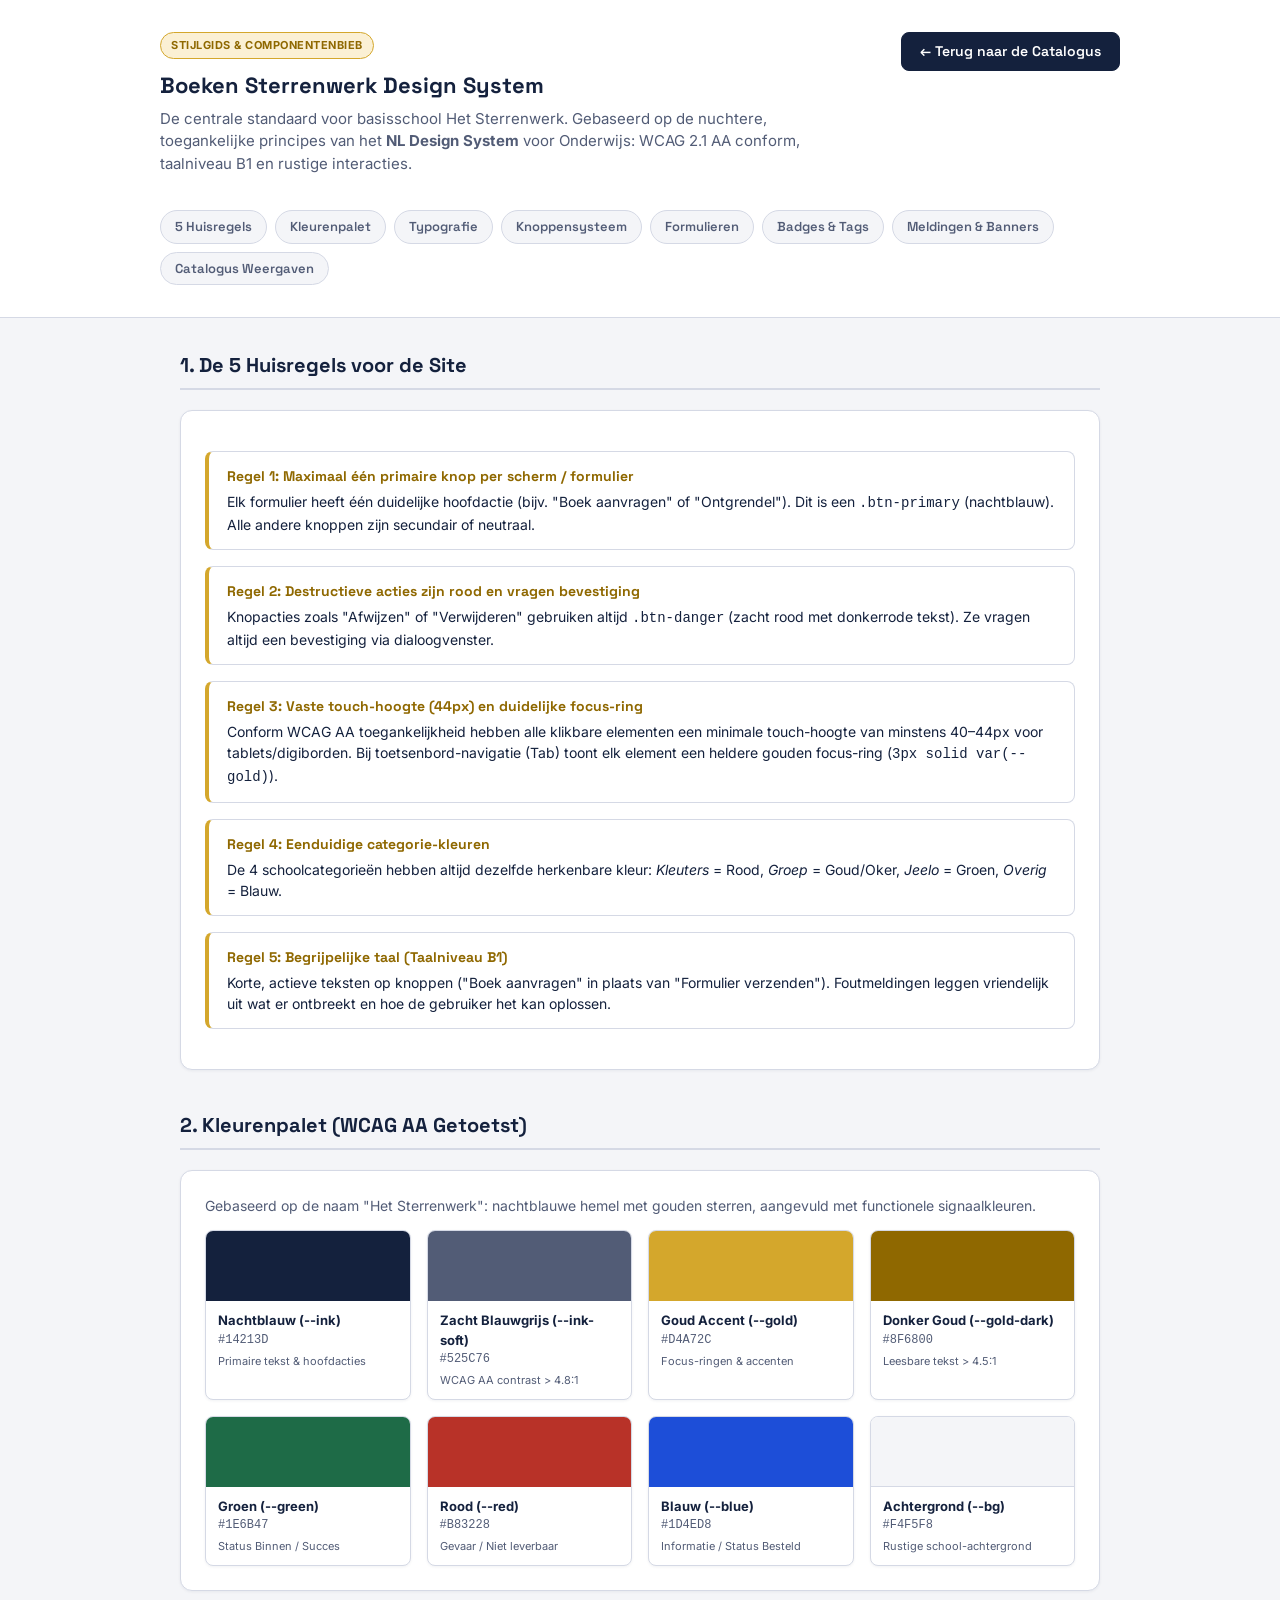
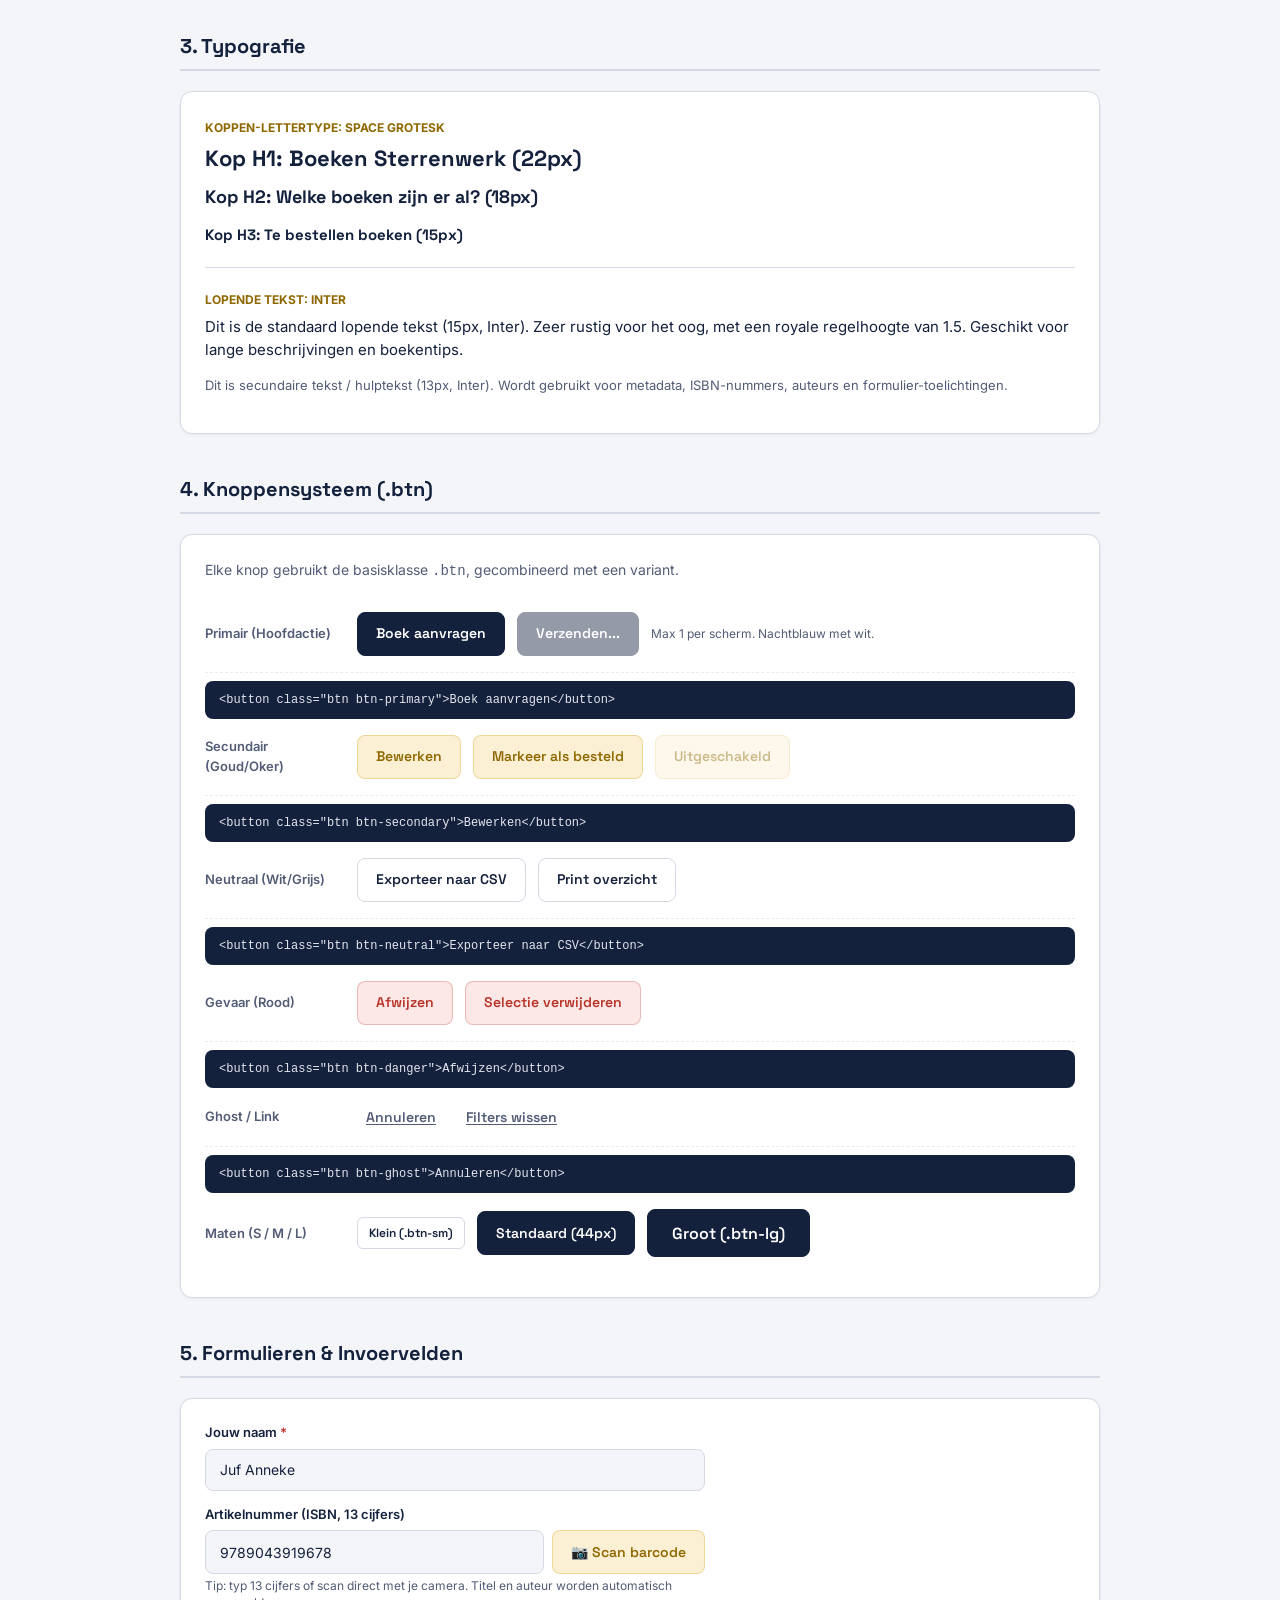
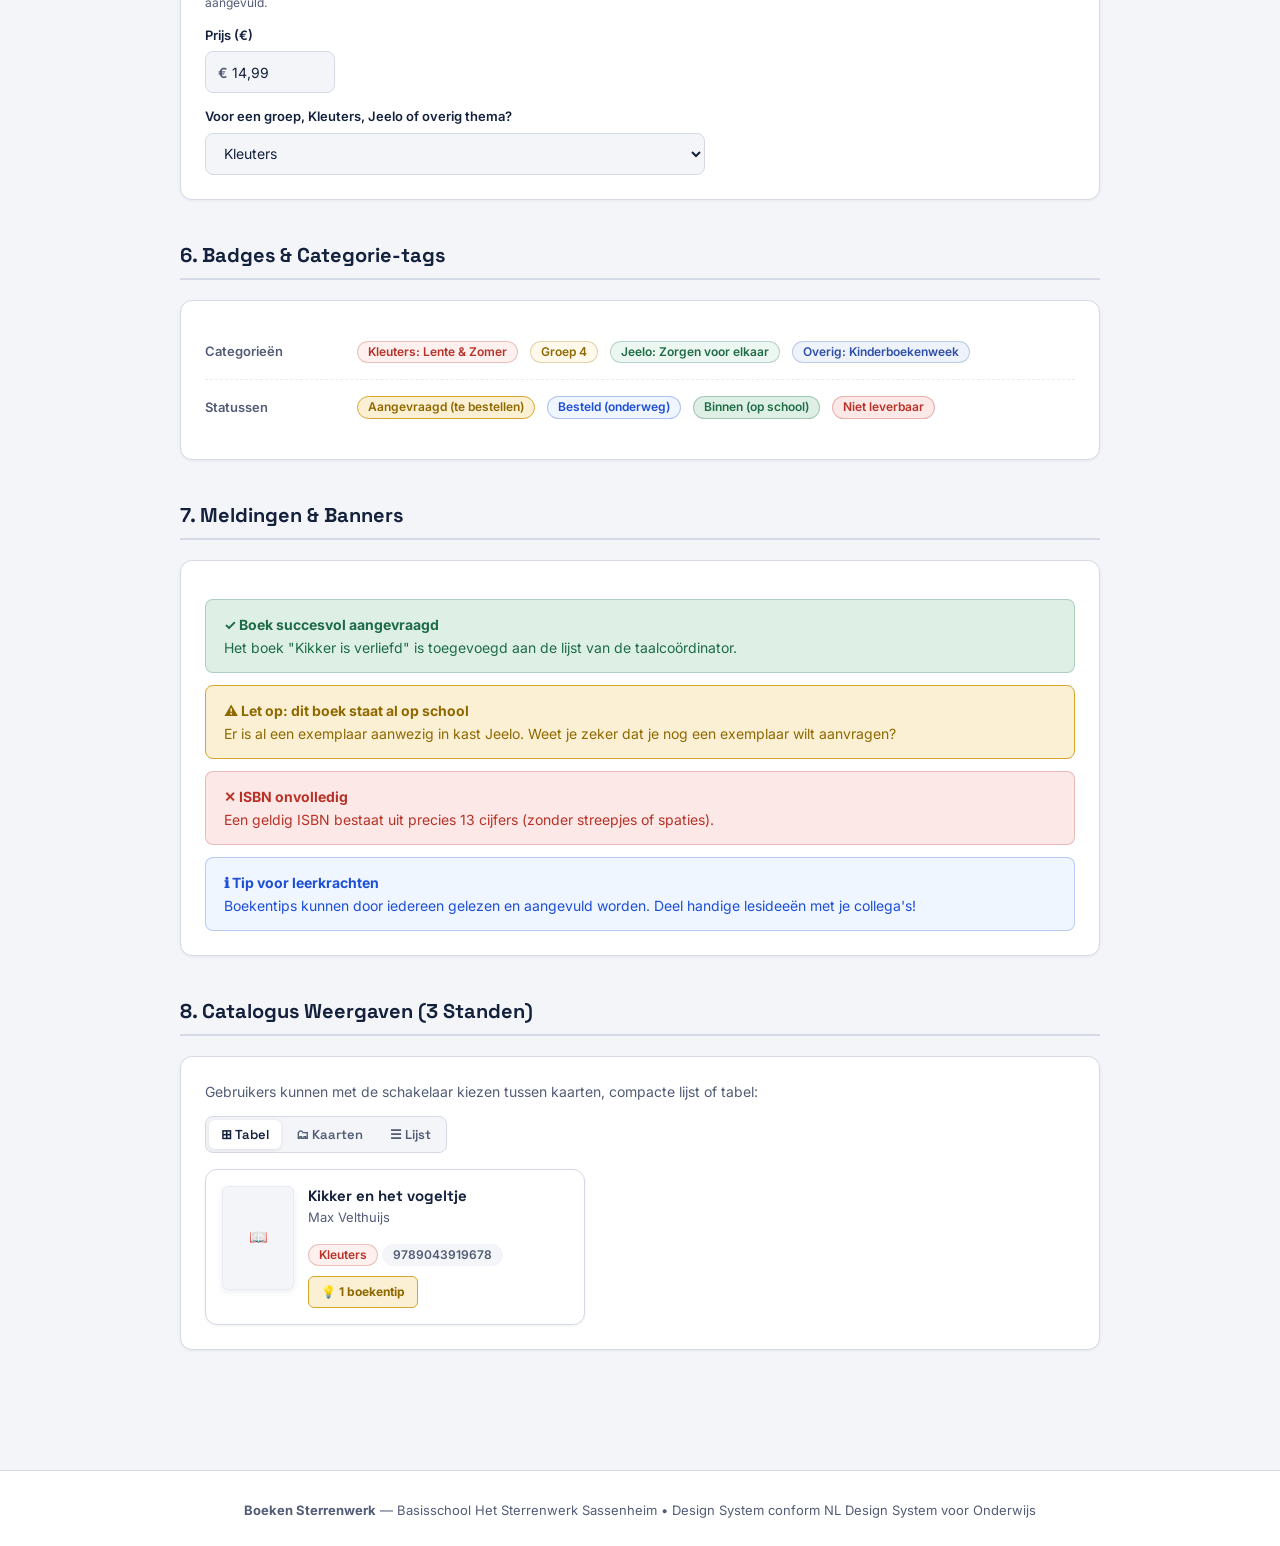
==== commit 736ba85c: "Boekentip consistent gemaakt en tabel als standaardweergave met meescrollende header" ====
--- a/stijlgids.html
+++ b/stijlgids.html
@@ -479,9 +479,9 @@
       </p>
 
       <div class="view-toggle-group" style="margin-bottom:16px;">
-        <button class="view-toggle-btn active">🗂 Kaarten</button>
+        <button class="view-toggle-btn active">⊞ Tabel</button>
+        <button class="view-toggle-btn">🗂 Kaarten</button>
         <button class="view-toggle-btn">☰ Lijst</button>
-        <button class="view-toggle-btn">⊞ Tabel</button>
       </div>
 
       <!-- Voorbeeld Kaart -->
@@ -497,6 +497,11 @@
               <span class="tag cat-tag cat-Kleuters">Kleuters</span>
               <span class="tag tag-isbn">9789043919678</span>
             </div>
+            <div class="book-card-action">
+              <button type="button" class="btn btn-secondary btn-sm boekentip-toggle has-tips" title="1 boekentip bekijken">
+                💡 1 boekentip
+              </button>
+            </div>
           </div>
         </div>
       </div>
--- a/style.css
+++ b/style.css
@@ -20,6 +20,7 @@
   --surface: #FFFFFF;        /* Kaarten en component-achtergrond */
   --line: #D5D9E5;           /* Duidelijke scheidslijnen */
   --line-soft: #E8EBF2;      /* Subtiele scheidslijnen */
+  --topbar-height: 125px;    /* Dynamische hoogte van sticky header */
 
   /* Functionele statuskleuren (NL Design System normen) */
   --green: #1E6B47;          /* Succes / Binnengekomen (> 5.1:1) */
@@ -826,6 +827,12 @@
   padding-top: 8px;
 }
 
+.book-card-action {
+  margin-top: 10px;
+  display: flex;
+  align-items: center;
+}
+
 /* Weergave 2: Compacte Lijst (Classic) */
 .result-card {
   border: 1px solid var(--line);
@@ -909,13 +916,16 @@
   flex-shrink: 0;
 }
 
-.result-card .boekentip-toggle,
-.open-coord-tip-btn {
+.boekentip-toggle,
+.open-coord-tip-btn,
+.btn.boekentip-toggle {
   white-space: nowrap;
   display: inline-flex;
   align-items: center;
+  justify-content: center;
   gap: 5px;
-  padding: 6px 12px;
+  padding: 0 12px;
+  min-height: 32px;
   border-radius: 6px;
   font-size: 12px;
   cursor: pointer;
@@ -925,49 +935,81 @@
   font-family: inherit;
   font-weight: 600;
   transition: all 0.12s ease;
-}
-
-.result-card .boekentip-toggle:hover,
-.open-coord-tip-btn:hover {
+  line-height: 1.2;
+}
+
+.boekentip-toggle:hover,
+.open-coord-tip-btn:hover,
+.btn.boekentip-toggle:hover {
   border-color: var(--gold);
   color: var(--ink);
-}
-
-.result-card .boekentip-toggle.has-tips,
-.open-coord-tip-btn.has-tips {
+  background: #FAF8F5;
+}
+
+.boekentip-toggle.has-tips,
+.open-coord-tip-btn.has-tips,
+.btn.boekentip-toggle.has-tips {
   background: var(--gold-soft);
   color: var(--gold-dark);
   border-color: var(--gold);
   font-weight: 700;
 }
 
+.boekentip-toggle.has-tips:hover,
+.open-coord-tip-btn.has-tips:hover,
+.btn.boekentip-toggle.has-tips:hover {
+  background: #F5E5BE;
+  border-color: var(--gold-dark);
+  color: var(--ink);
+}
+
 /* Weergave 3: Tabel (Table View) */
 .catalog-table-wrap {
-  overflow-x: auto;
   background: var(--surface);
   border: 1px solid var(--line);
   border-radius: var(--radius-lg);
   box-shadow: var(--shadow-sm);
+  position: relative;
+  overflow: visible;
 }
 
 .catalog-table {
   width: 100%;
-  border-collapse: collapse;
+  border-collapse: separate;
+  border-spacing: 0;
   font-size: 14px;
   text-align: left;
 }
 
+.catalog-table thead {
+  position: sticky;
+  top: var(--topbar-height, 125px);
+  z-index: 25;
+}
+
 .catalog-table th {
+  position: sticky;
+  top: var(--topbar-height, 125px);
+  z-index: 25;
   background: var(--bg);
   font-family: 'Space Grotesk', sans-serif;
   font-weight: 700;
   color: var(--ink-soft);
   padding: 12px 16px;
-  border-bottom: 1px solid var(--line);
+  border-bottom: 2px solid var(--line);
   white-space: nowrap;
   font-size: 12px;
   text-transform: uppercase;
   letter-spacing: 0.5px;
+  box-shadow: 0 2px 4px rgba(20, 33, 61, 0.05);
+}
+
+.catalog-table thead tr th:first-child {
+  border-top-left-radius: var(--radius-lg);
+}
+
+.catalog-table thead tr th:last-child {
+  border-top-right-radius: var(--radius-lg);
 }
 
 .catalog-table td {
@@ -976,8 +1018,16 @@
   vertical-align: middle;
 }
 
-.catalog-table tr:last-child td {
+.catalog-table tbody tr:last-child td {
   border-bottom: none;
+}
+
+.catalog-table tbody tr:last-child td:first-child {
+  border-bottom-left-radius: var(--radius-lg);
+}
+
+.catalog-table tbody tr:last-child td:last-child {
+  border-bottom-right-radius: var(--radius-lg);
 }
 
 .catalog-table tr:hover td {
@@ -987,6 +1037,18 @@
 .catalog-table .cell-title {
   font-weight: 600;
   color: var(--ink);
+}
+
+@media (max-width: 640px) {
+  .catalog-table th,
+  .catalog-table td {
+    padding: 10px 8px;
+    font-size: 13px;
+  }
+  .catalog-table th:nth-child(3),
+  .catalog-table td:nth-child(3) {
+    display: none; /* Verberg ISBN op kleine schermen zodat de tabel altijd past */
+  }
 }
 
 /* --------------------------------------------------------------------------
@@ -1771,3 +1833,87 @@
     page-break-inside: avoid;
   }
 }
+
+/* --------------------------------------------------------------------------
+   14. PERFORMANCE, PROGRESSIEVE WEERGAVE & SKELETON LOADERS
+   -------------------------------------------------------------------------- */
+@keyframes skeleton-shimmer {
+  0% {
+    background-position: -200% 0;
+  }
+  100% {
+    background-position: 200% 0;
+  }
+}
+
+.skeleton-shimmer {
+  background: linear-gradient(90deg, #EDEFF5 25%, #F7F8FA 50%, #EDEFF5 75%);
+  background-size: 200% 100%;
+  animation: skeleton-shimmer 1.5s infinite ease-in-out;
+  border-radius: var(--radius-sm);
+}
+
+.skeleton-card {
+  pointer-events: none;
+  border-color: var(--line-soft) !important;
+  box-shadow: none !important;
+}
+
+.skeleton-cover {
+  width: 72px;
+  height: 104px;
+  flex-shrink: 0;
+  border-radius: 6px;
+}
+
+.skeleton-line {
+  height: 14px;
+  margin-bottom: 8px;
+  border-radius: 4px;
+}
+
+.skeleton-line.title {
+  width: 75%;
+  height: 16px;
+}
+
+.skeleton-line.author {
+  width: 45%;
+  height: 13px;
+}
+
+.skeleton-line.tag {
+  width: 60px;
+  height: 22px;
+  border-radius: var(--radius-pill);
+  display: inline-block;
+}
+
+.skeleton-line.btn-placeholder {
+  width: 70px;
+  height: 28px;
+  border-radius: var(--radius-md);
+  margin-top: 10px;
+}
+
+/* Progressieve weergave (Laad meer & Sentinel) */
+.load-more-wrap {
+  display: flex;
+  flex-direction: column;
+  align-items: center;
+  justify-content: center;
+  margin-top: 24px;
+  padding: 16px;
+  gap: 10px;
+}
+
+.load-more-info {
+  font-size: 13px;
+  color: var(--ink-soft);
+}
+
+.catalog-sentinel {
+  width: 100%;
+  height: 1px;
+  pointer-events: none;
+}
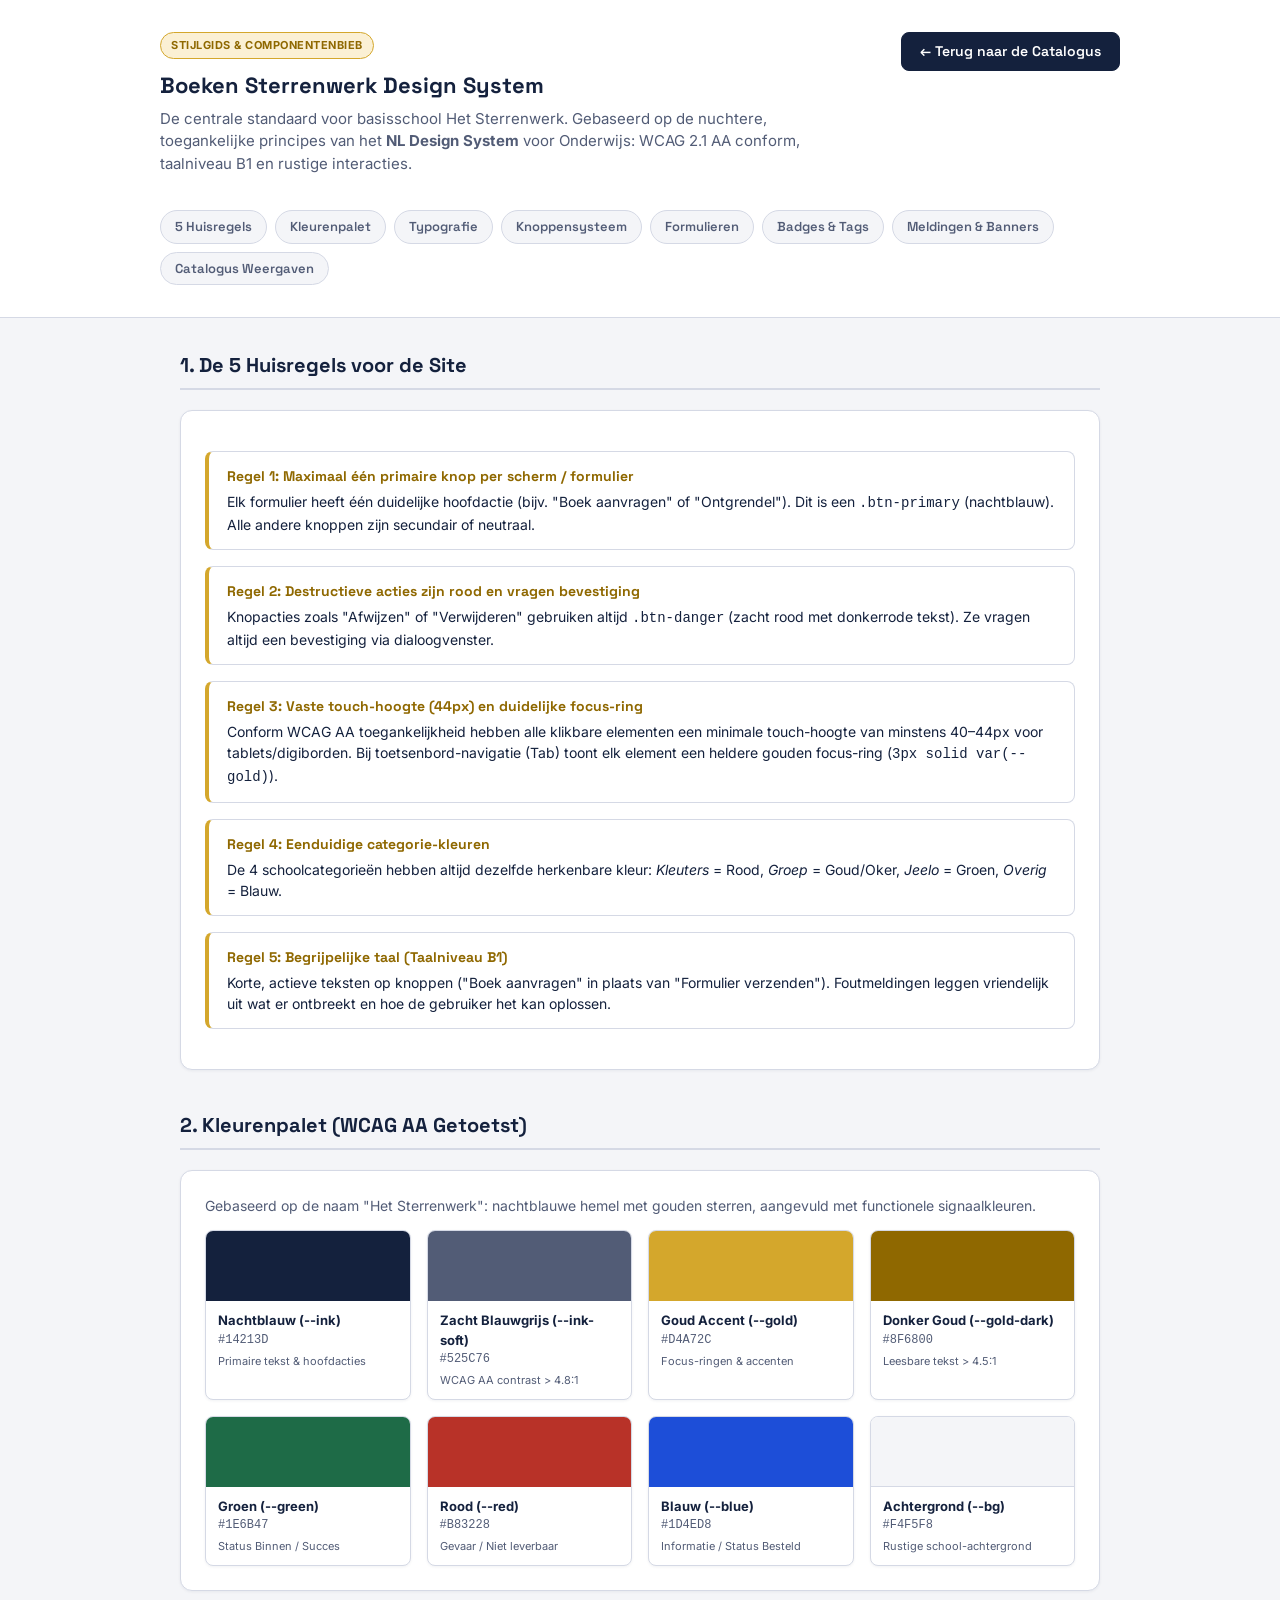
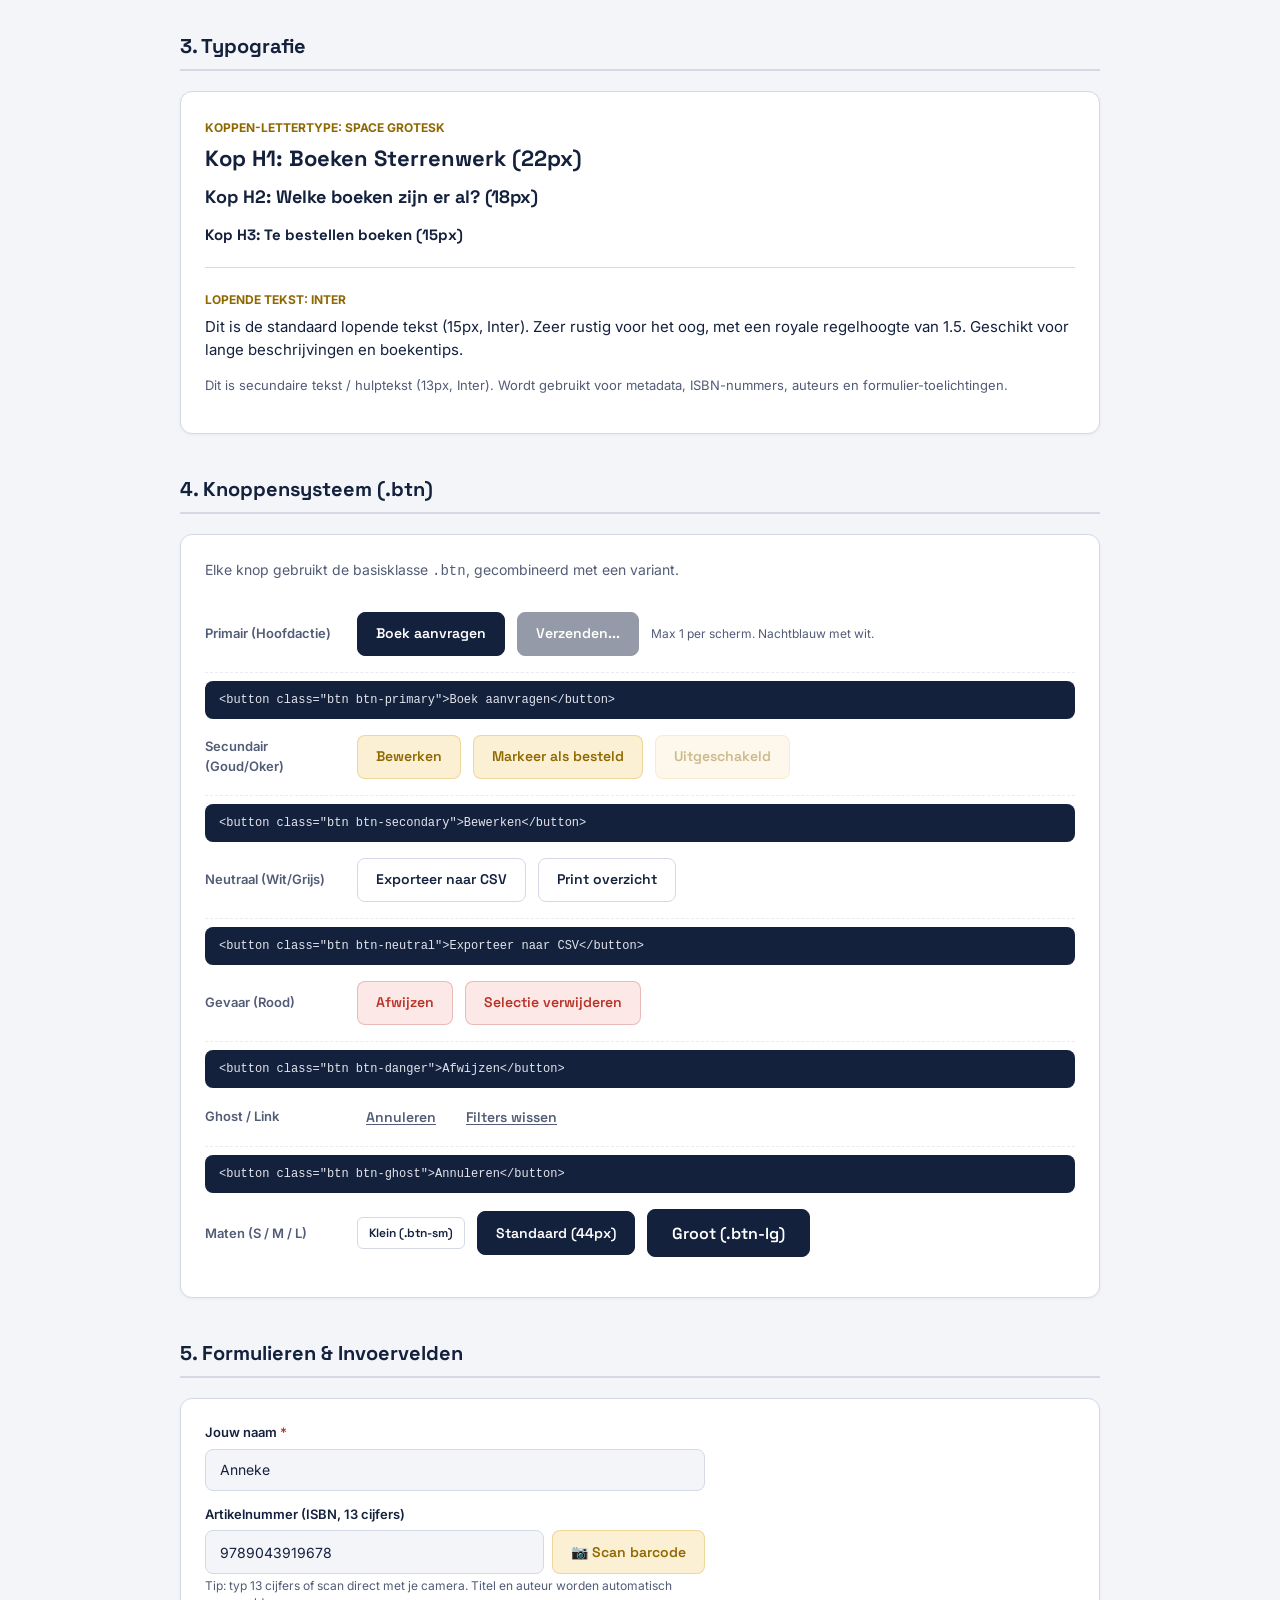
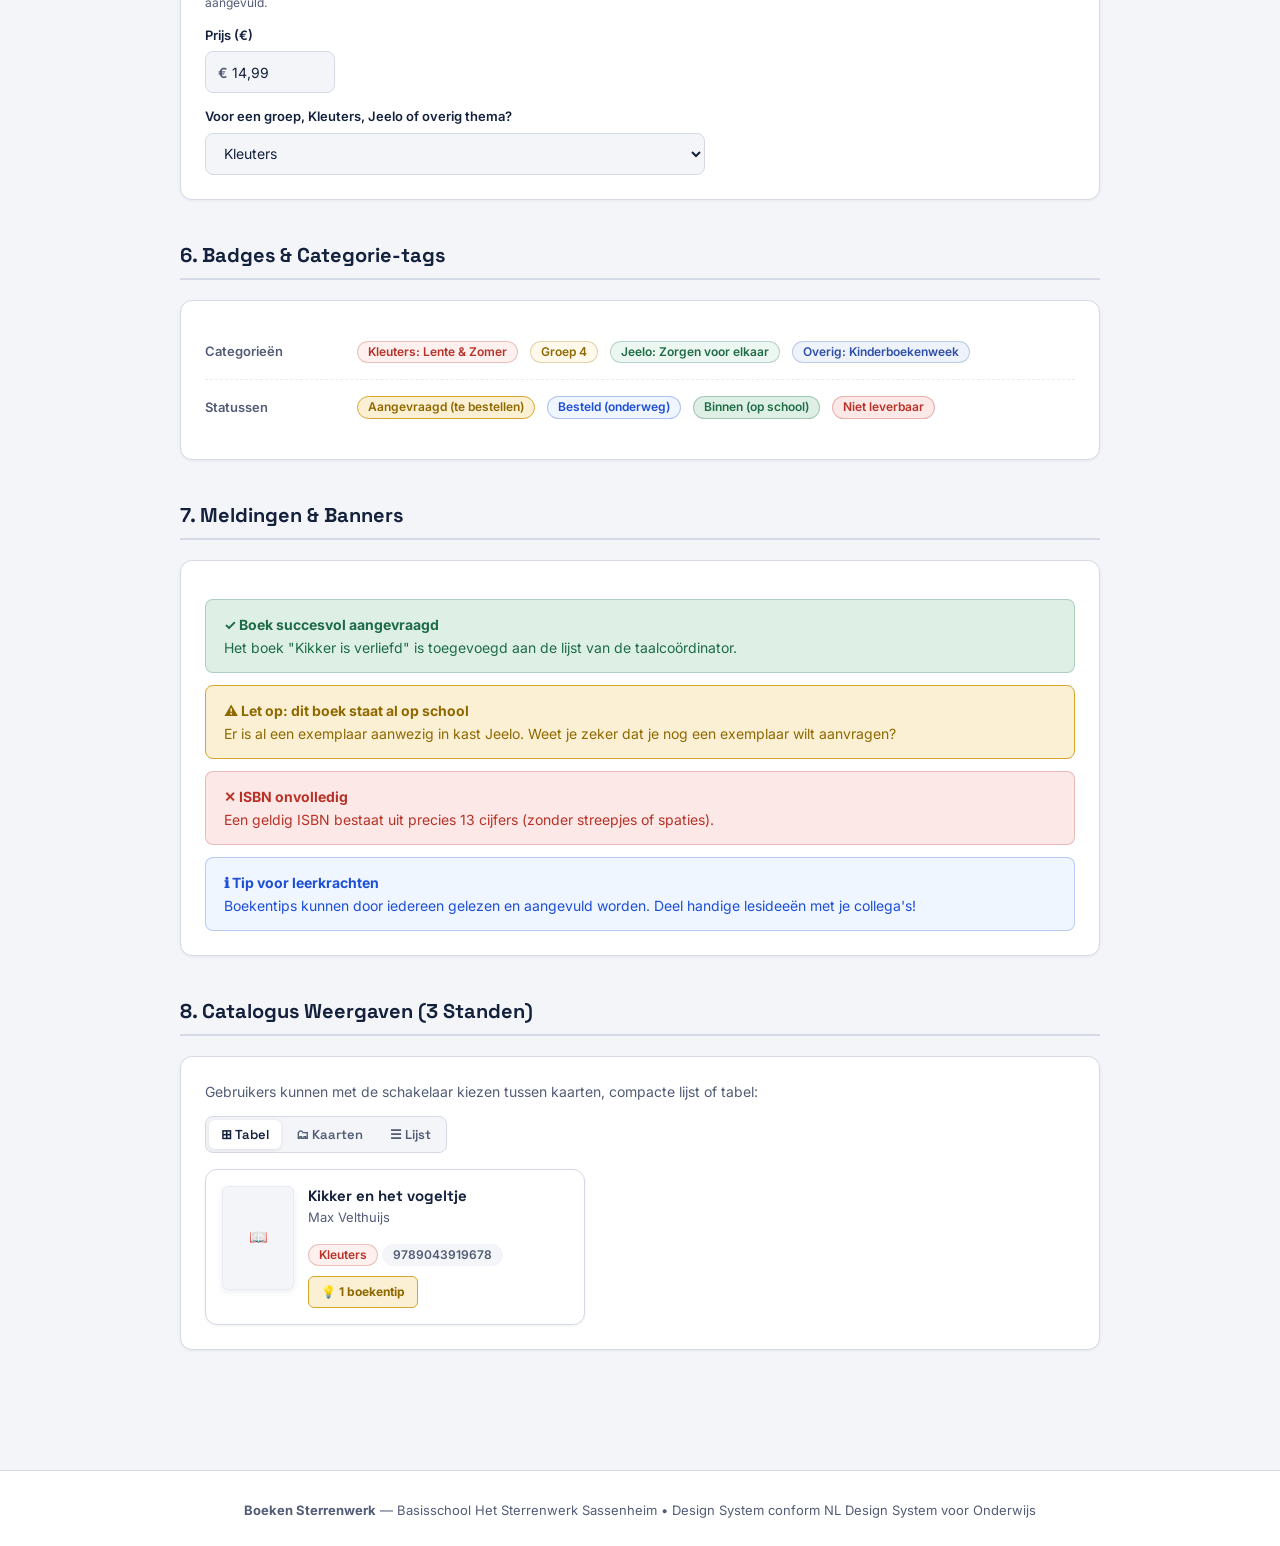
==== commit 418991a4: "Formulier en modal teksten bijgewerkt: prijs verplicht, placeholders genormaliseerd" ====
--- a/stijlgids.html
+++ b/stijlgids.html
@@ -386,7 +386,7 @@
     <div class="card">
       <div style="max-width:500px;">
         <label for="demo-naam">Jouw naam <span style="color:var(--red);">*</span></label>
-        <input type="text" id="demo-naam" value="Juf Anneke" placeholder="bijv. Juf Anneke">
+        <input type="text" id="demo-naam" value="Anneke" placeholder="bijv. Lisa of Thomas">
 
         <label for="demo-isbn">Artikelnummer (ISBN, 13 cijfers)</label>
         <div class="input-with-action">
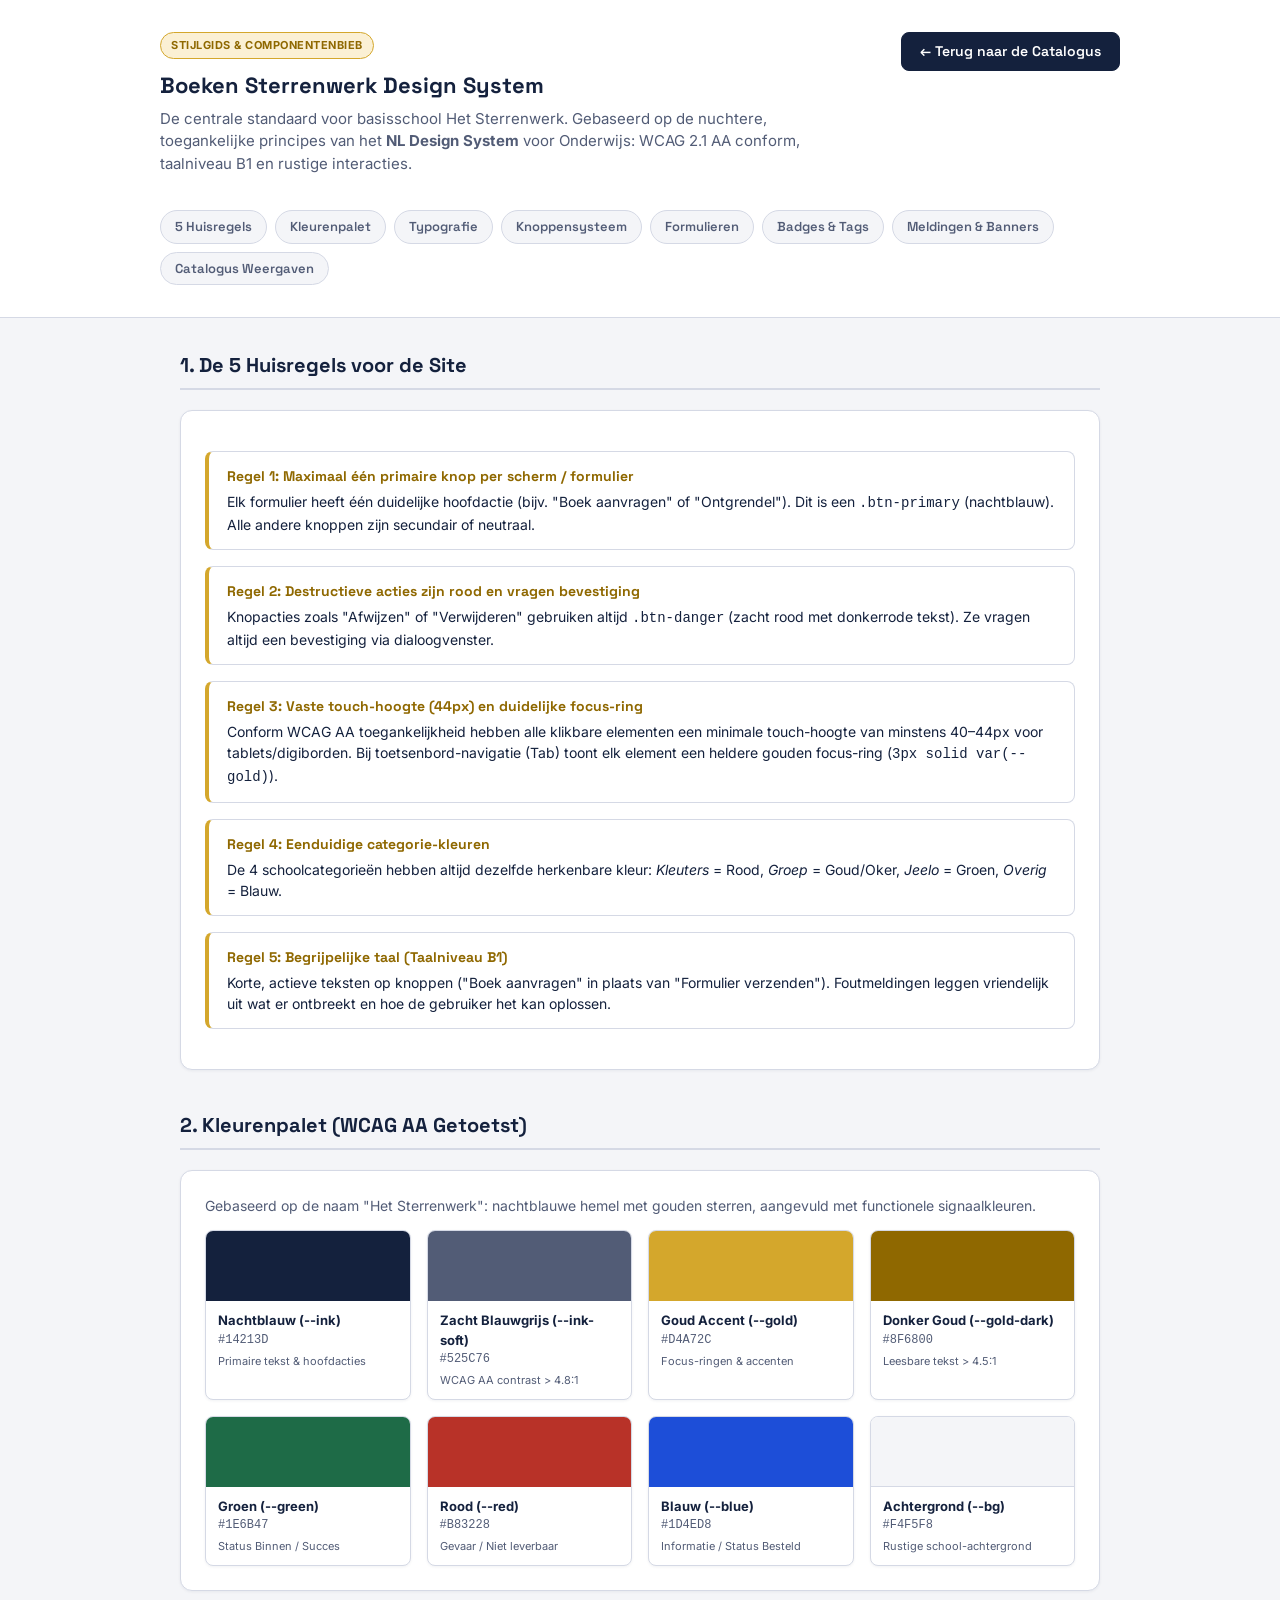
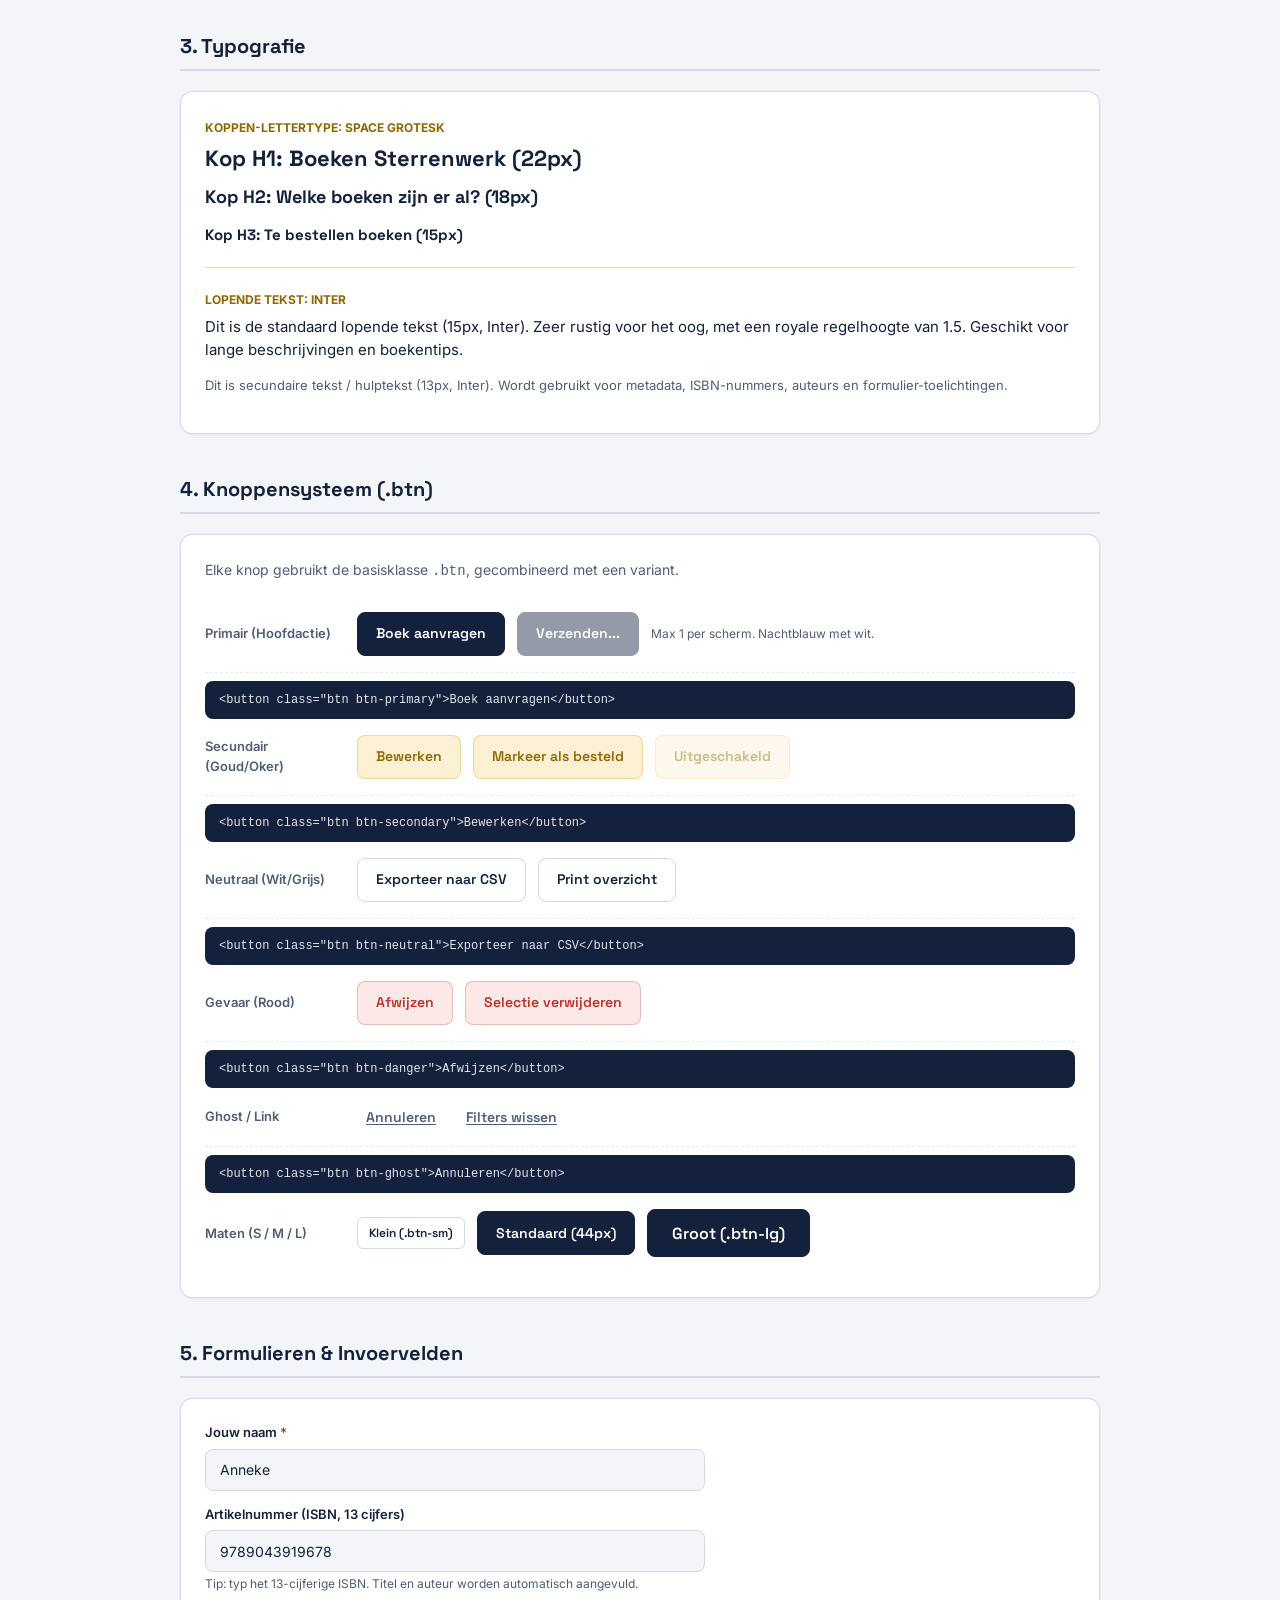
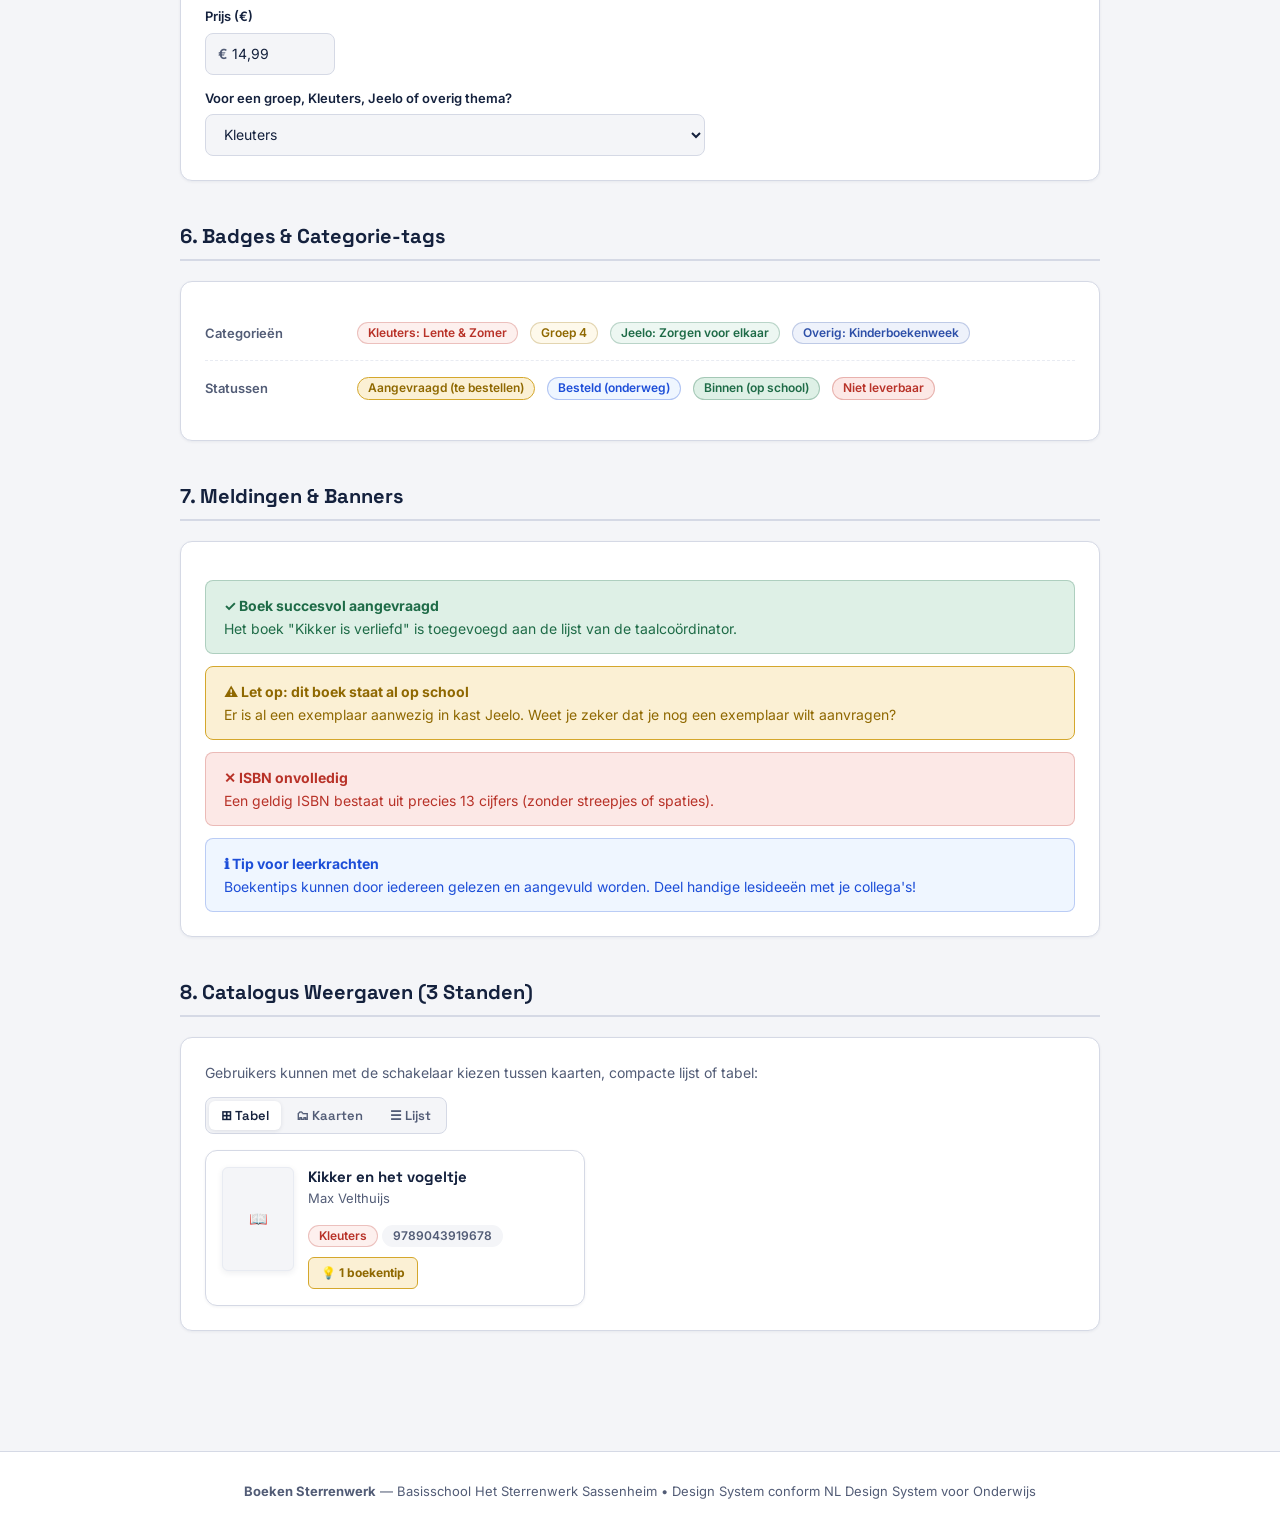
==== commit a5bd5a0a: "Barcode scanner definitief verwijderd uit stijlgids en cache-busting toegevoegd" ====
--- a/stijlgids.html
+++ b/stijlgids.html
@@ -389,13 +389,8 @@
         <input type="text" id="demo-naam" value="Anneke" placeholder="bijv. Lisa of Thomas">
 
         <label for="demo-isbn">Artikelnummer (ISBN, 13 cijfers)</label>
-        <div class="input-with-action">
-          <input type="text" id="demo-isbn" value="9789043919678" placeholder="9789043919678">
-          <button type="button" class="btn btn-secondary" title="Scan barcode via camera">
-            📷 Scan barcode
-          </button>
-        </div>
-        <div class="form-hint">Tip: typ 13 cijfers of scan direct met je camera. Titel en auteur worden automatisch aangevuld.</div>
+        <input type="text" id="demo-isbn" value="9789043919678" placeholder="9789043919678">
+        <div class="form-hint">Tip: typ het 13-cijferige ISBN. Titel en auteur worden automatisch aangevuld.</div>
 
         <label for="demo-prijs">Prijs (€)</label>
         <div class="prijs-input-wrap">
--- a/style.css
+++ b/style.css
@@ -1052,21 +1052,302 @@
 }
 
 /* --------------------------------------------------------------------------
-   10. CAMERA BARCODE SCANNER MODAL
+   10. COORDINATOR BOEKEN TOEVOEGEN & IMPORTEREN (Bulk, Scanner, Excel)
    -------------------------------------------------------------------------- */
-#scanner-modal .modal-window {
-  max-width: 480px;
-}
-
-#scanner-viewport {
+.coord-import-banner {
+  background: linear-gradient(135deg, #14213D 0%, #1c2e54 100%);
+  border: 1px solid rgba(212, 167, 44, 0.35);
+  box-shadow: var(--shadow-md);
+  margin-bottom: 20px;
+}
+.coord-import-banner-content {
+  display: flex;
+  justify-content: space-between;
+  align-items: center;
+  flex-wrap: wrap;
+  gap: 16px;
+}
+.coord-import-banner-text h3 {
+  color: #FFFFFF !important;
+}
+.coord-import-badge {
+  display: inline-block;
+  font-size: 11px;
+  font-weight: 700;
+  text-transform: uppercase;
+  letter-spacing: 0.5px;
+  color: var(--gold);
+  margin-bottom: 2px;
+}
+
+.modal-window-wide {
+  max-width: 960px !important;
+  width: 96vw;
+}
+
+/* Invoermethode Tabs */
+.import-method-tabs {
+  display: flex;
+  gap: 6px;
+  border-bottom: 2px solid var(--line-soft);
+  margin-bottom: 16px;
+  overflow-x: auto;
+  padding-bottom: 2px;
+}
+.import-tab-btn {
+  display: inline-flex;
+  align-items: center;
+  gap: 8px;
+  padding: 9px 14px;
+  border: none;
+  background: transparent;
+  color: var(--ink-soft);
+  font-family: inherit;
+  font-size: 13.5px;
+  font-weight: 600;
+  cursor: pointer;
+  border-radius: var(--radius-md) var(--radius-md) 0 0;
+  border-bottom: 3px solid transparent;
+  margin-bottom: -2px;
+  transition: all 0.15s ease;
+  white-space: nowrap;
+}
+.import-tab-btn:hover {
+  color: var(--ink);
+  background: var(--bg);
+}
+.import-tab-btn.active {
+  color: var(--ink);
+  border-bottom-color: var(--gold);
+  background: var(--gold-soft);
+}
+.import-tab-icon {
+  font-size: 16px;
+}
+.import-instruction {
+  font-size: 13.5px;
+  color: var(--ink-soft);
+  margin: 0 0 12px;
+  line-height: 1.45;
+}
+
+/* Dropzone voor Foto's en Excel */
+.upload-dropzone {
+  border: 2px dashed var(--line);
+  background: #FAFBFD;
+  border-radius: var(--radius-lg);
+  padding: 24px 16px;
+  text-align: center;
+  cursor: pointer;
+  transition: all 0.2s ease;
+}
+.upload-dropzone:hover,
+.upload-dropzone.drag-over {
+  border-color: var(--gold);
+  background: var(--gold-soft);
+}
+.dropzone-icon {
+  font-size: 32px;
+  margin-bottom: 6px;
+}
+.dropzone-title {
+  font-weight: 700;
+  font-size: 15px;
+  color: var(--ink);
+}
+.dropzone-subtitle {
+  font-size: 12.5px;
+  color: var(--ink-soft);
+  margin-top: 3px;
+}
+
+/* Camera Scanner Paneel */
+.import-pane-header {
+  display: flex;
+  justify-content: space-between;
+  align-items: center;
+  flex-wrap: wrap;
+  gap: 12px;
+  margin-bottom: 10px;
+}
+.import-camera-actions {
+  display: flex;
+  align-items: center;
+  gap: 10px;
+}
+.camera-status-badge {
+  font-size: 12px;
+  font-weight: 600;
+  padding: 3px 8px;
+  border-radius: var(--radius-pill);
+}
+.camera-status-badge.idle {
+  background: var(--line-soft);
+  color: var(--ink-soft);
+}
+.camera-status-badge.active {
+  background: var(--green-soft);
+  color: var(--green);
+}
+.import-scanned-notice {
+  background: var(--green-soft);
+  color: var(--green);
+  border: 1px solid rgba(30,107,71,0.25);
+  padding: 8px 12px;
+  border-radius: var(--radius-md);
+  font-size: 13px;
+  margin-top: 8px;
+}
+
+/* Batch Standaardinstellingen */
+.import-batch-settings-card {
+  background: #F7F8FC;
+  border: 1px solid var(--line);
+  border-radius: var(--radius-md);
+  padding: 10px 14px;
+  margin: 16px 0;
+}
+.batch-card-header {
+  display: flex;
+  align-items: center;
+  gap: 8px;
+  margin-bottom: 8px;
+  flex-wrap: wrap;
+}
+.batch-card-title {
+  font-weight: 700;
+  font-size: 13px;
+  color: var(--ink);
+}
+.batch-card-controls {
+  display: flex;
+  align-items: center;
+  flex-wrap: wrap;
+  gap: 10px;
+}
+.batch-control-item {
+  display: flex;
+  align-items: center;
+  gap: 6px;
+}
+.batch-control-item label {
+  font-size: 12.5px;
+  font-weight: 600;
+  color: var(--ink-soft);
+  margin: 0;
+}
+.batch-control-item select,
+.batch-control-item input {
+  padding: 5px 8px;
+  font-size: 12.5px;
+  border-radius: var(--radius-sm);
+  border: 1px solid var(--line);
+  background: #fff;
+}
+
+/* Preview Queue & Tabel */
+.import-queue-section {
+  border-top: 1px solid var(--line-soft);
+  padding-top: 14px;
+}
+.import-queue-header {
+  display: flex;
+  justify-content: space-between;
+  align-items: center;
+  margin-bottom: 8px;
+}
+.import-empty-state {
+  text-align: center;
+  padding: 30px 16px;
+  background: #FAFBFD;
+  border-radius: var(--radius-md);
+  border: 1px dashed var(--line);
+}
+.import-preview-table {
   width: 100%;
+  border-collapse: collapse;
+  font-size: 13px;
+  background: #fff;
+  border: 1px solid var(--line);
   border-radius: var(--radius-md);
+}
+.import-preview-table th {
+  background: #F4F5F8;
+  padding: 8px 10px;
+  font-weight: 600;
+  color: var(--ink-soft);
+  font-size: 12px;
+  text-align: left;
+  border-bottom: 1px solid var(--line);
+}
+.import-preview-table td {
+  padding: 8px 10px;
+  border-bottom: 1px solid var(--line-soft);
+  vertical-align: middle;
+}
+.import-preview-table tr:hover {
+  background: #FDFEFE;
+}
+.import-preview-table input[type="text"],
+.import-preview-table select {
+  padding: 4px 6px;
+  font-size: 12.5px;
+  border: 1px solid var(--line);
+  border-radius: var(--radius-sm);
+  width: 100%;
+  box-sizing: border-box;
+}
+.import-thumb {
+  width: 32px;
+  height: 44px;
+  object-fit: cover;
+  border-radius: 3px;
+  box-shadow: var(--shadow-sm);
+  background: #eee;
+  display: block;
+}
+.import-thumb-placeholder {
+  width: 32px;
+  height: 44px;
+  background: var(--line-soft);
+  border-radius: 3px;
+  display: flex;
+  align-items: center;
+  justify-content: center;
+  font-size: 14px;
+  color: var(--ink-soft);
+}
+.badge-duplicate {
+  display: inline-block;
+  font-size: 10.5px;
+  font-weight: 700;
+  padding: 2px 6px;
+  border-radius: var(--radius-pill);
+  background: #FFF3CD;
+  color: #856404;
+  border: 1px solid #FFEEBA;
+  white-space: nowrap;
+}
+.badge-online-ok {
+  display: inline-block;
+  font-size: 10.5px;
+  font-weight: 700;
+  padding: 2px 6px;
+  border-radius: var(--radius-pill);
+  background: var(--green-soft);
+  color: var(--green);
+}
+.progress-bar-wrap {
+  width: 100%;
+  height: 6px;
+  background: var(--line);
+  border-radius: 3px;
   overflow: hidden;
-  background: #000;
-  min-height: 280px;
-  display: flex;
-  align-items: center;
-  justify-content: center;
+}
+.progress-bar-fill {
+  height: 100%;
+  background: var(--gold);
+  transition: width 0.2s ease;
 }
 
 /* --------------------------------------------------------------------------
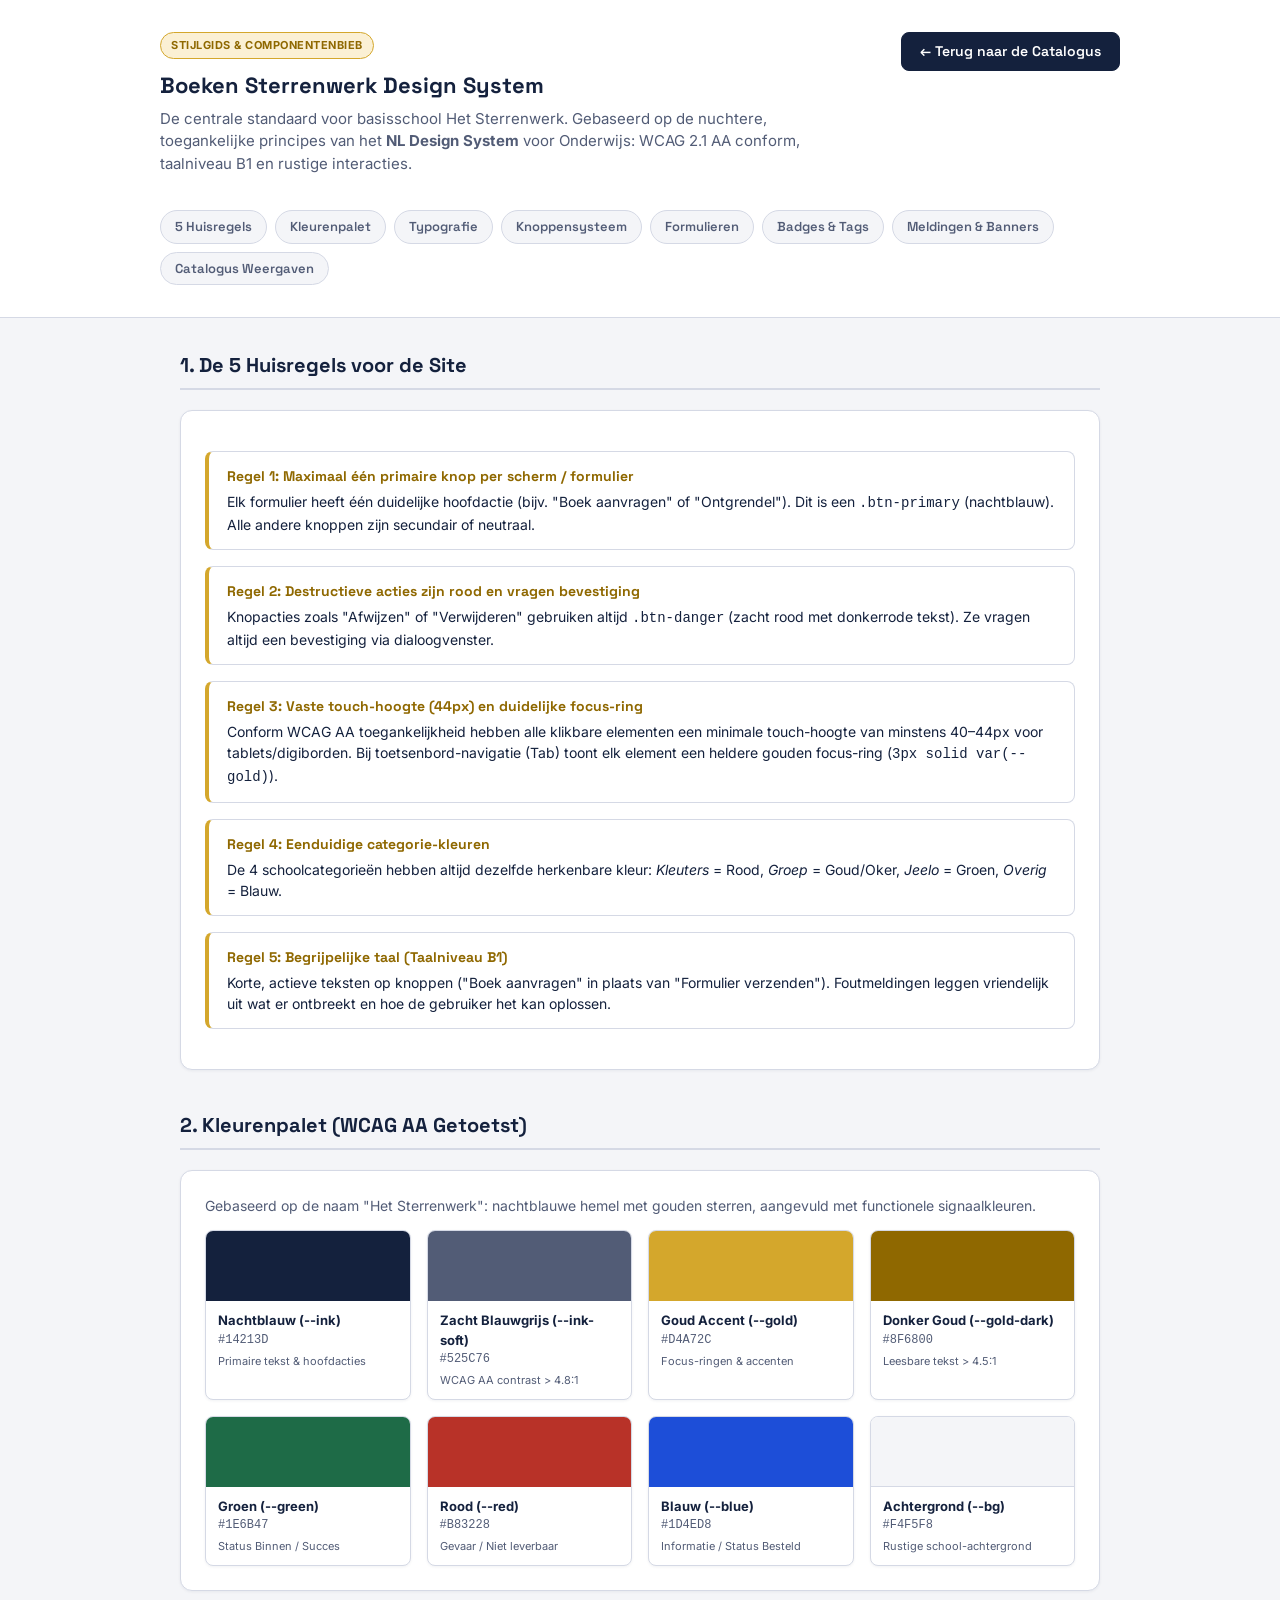
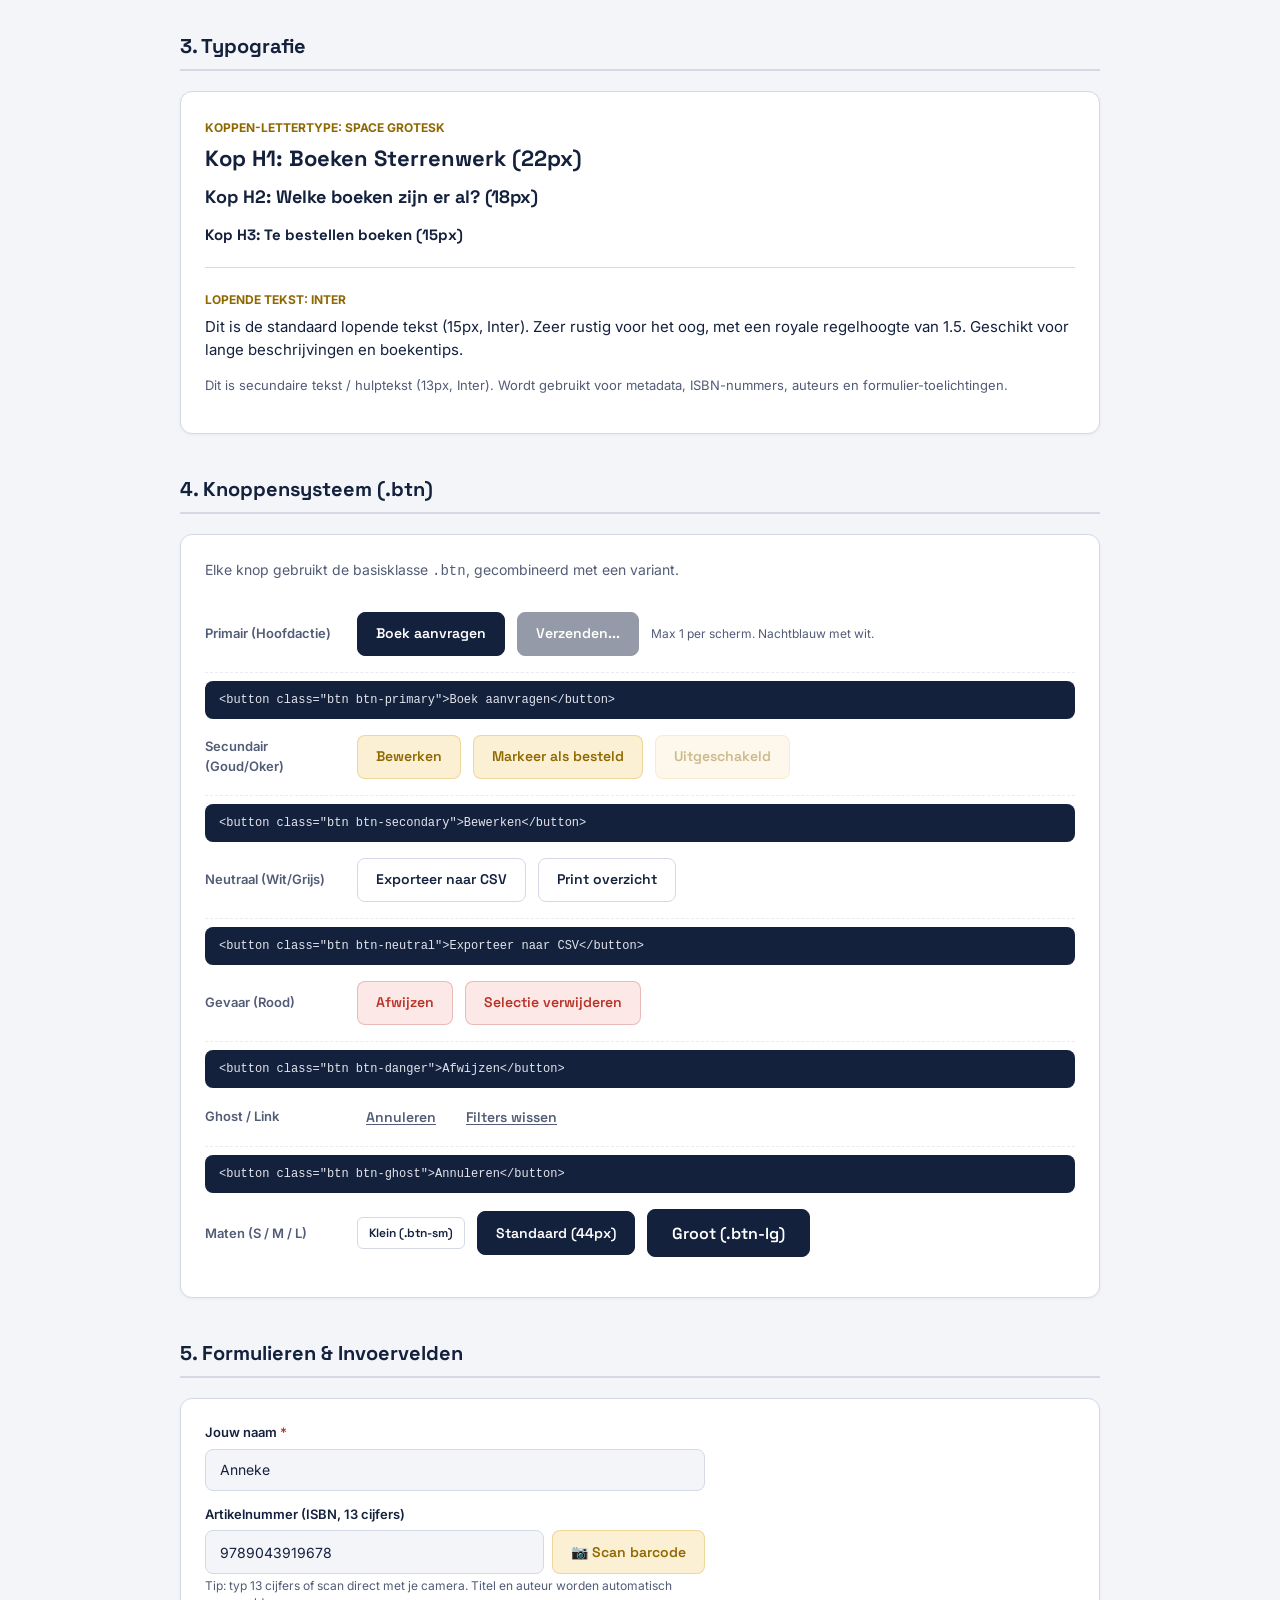
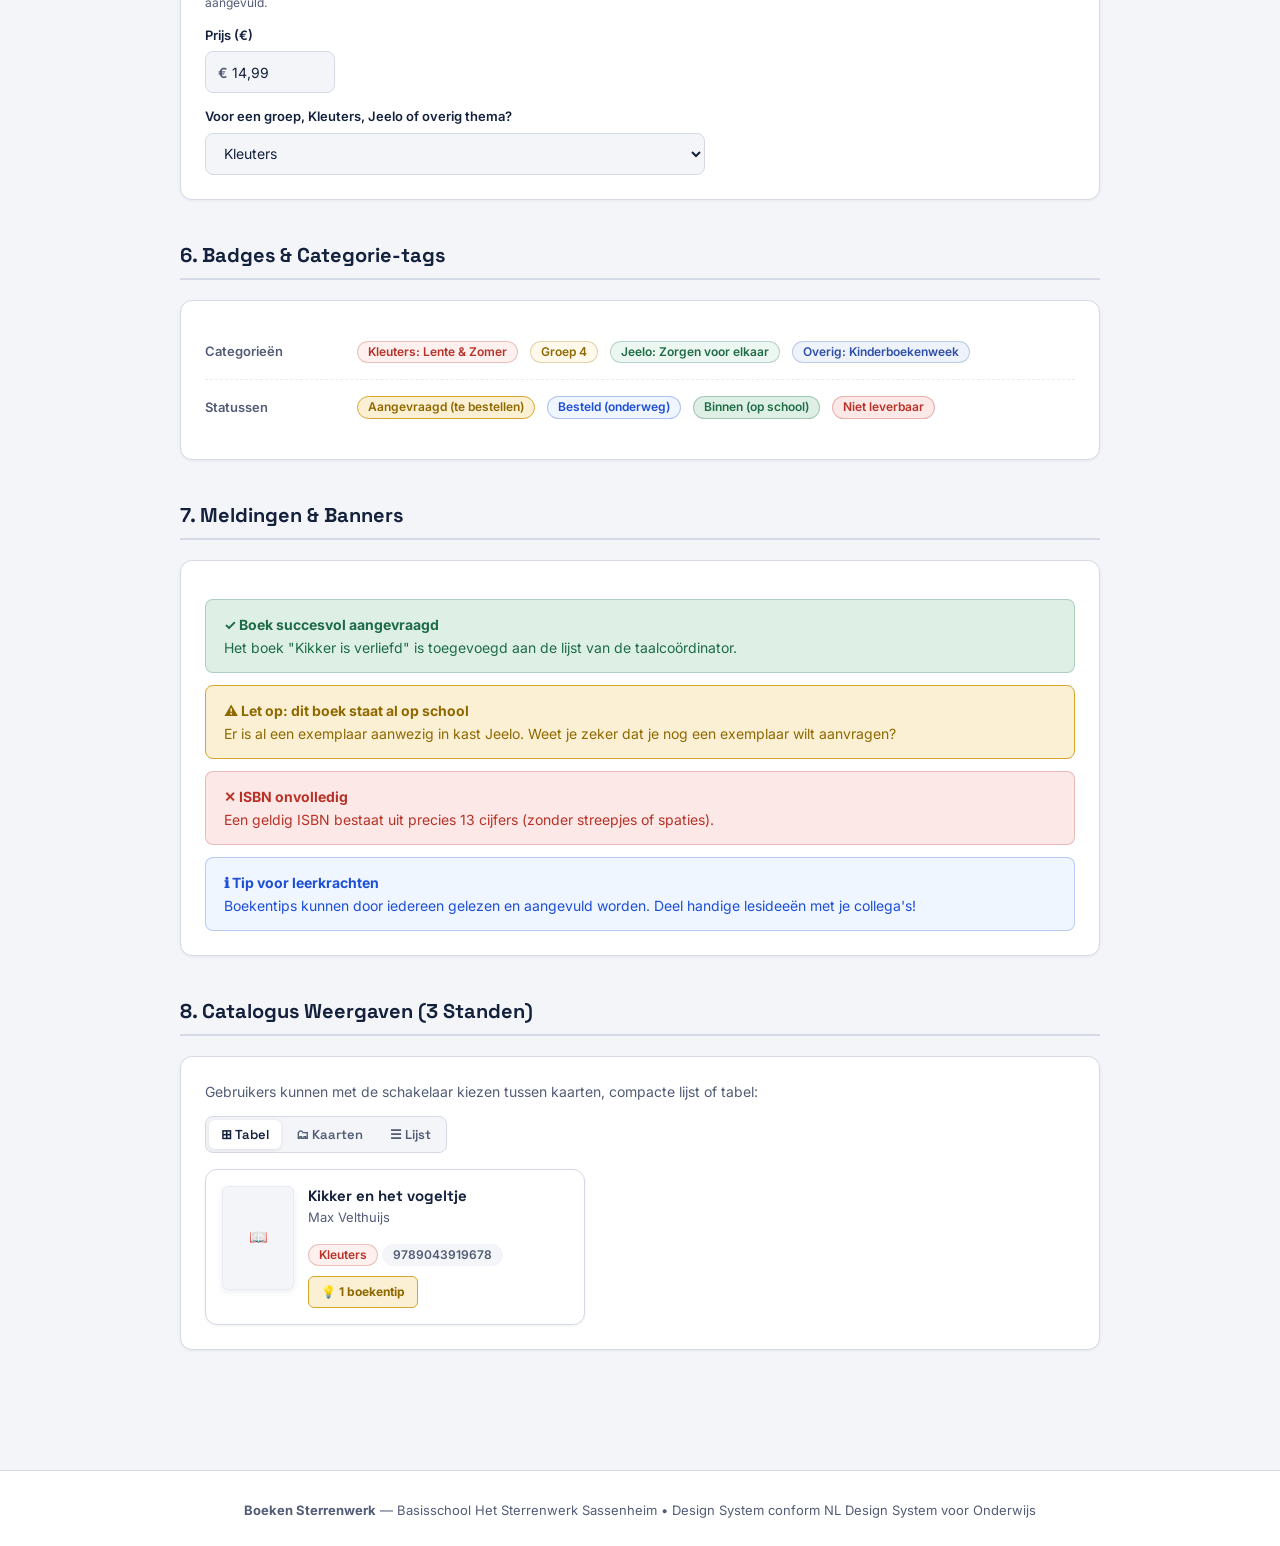
==== commit e9bcf157: "Barcode scanner hersteld bij boek aanvragen" ====
--- a/stijlgids.html
+++ b/stijlgids.html
@@ -389,8 +389,13 @@
         <input type="text" id="demo-naam" value="Anneke" placeholder="bijv. Lisa of Thomas">
 
         <label for="demo-isbn">Artikelnummer (ISBN, 13 cijfers)</label>
-        <input type="text" id="demo-isbn" value="9789043919678" placeholder="9789043919678">
-        <div class="form-hint">Tip: typ het 13-cijferige ISBN. Titel en auteur worden automatisch aangevuld.</div>
+        <div class="input-with-action">
+          <input type="text" id="demo-isbn" value="9789043919678" placeholder="9789043919678">
+          <button type="button" class="btn btn-secondary" title="Scan barcode via camera">
+            📷 Scan barcode
+          </button>
+        </div>
+        <div class="form-hint">Tip: typ 13 cijfers of scan direct met je camera. Titel en auteur worden automatisch aangevuld.</div>
 
         <label for="demo-prijs">Prijs (€)</label>
         <div class="prijs-input-wrap">
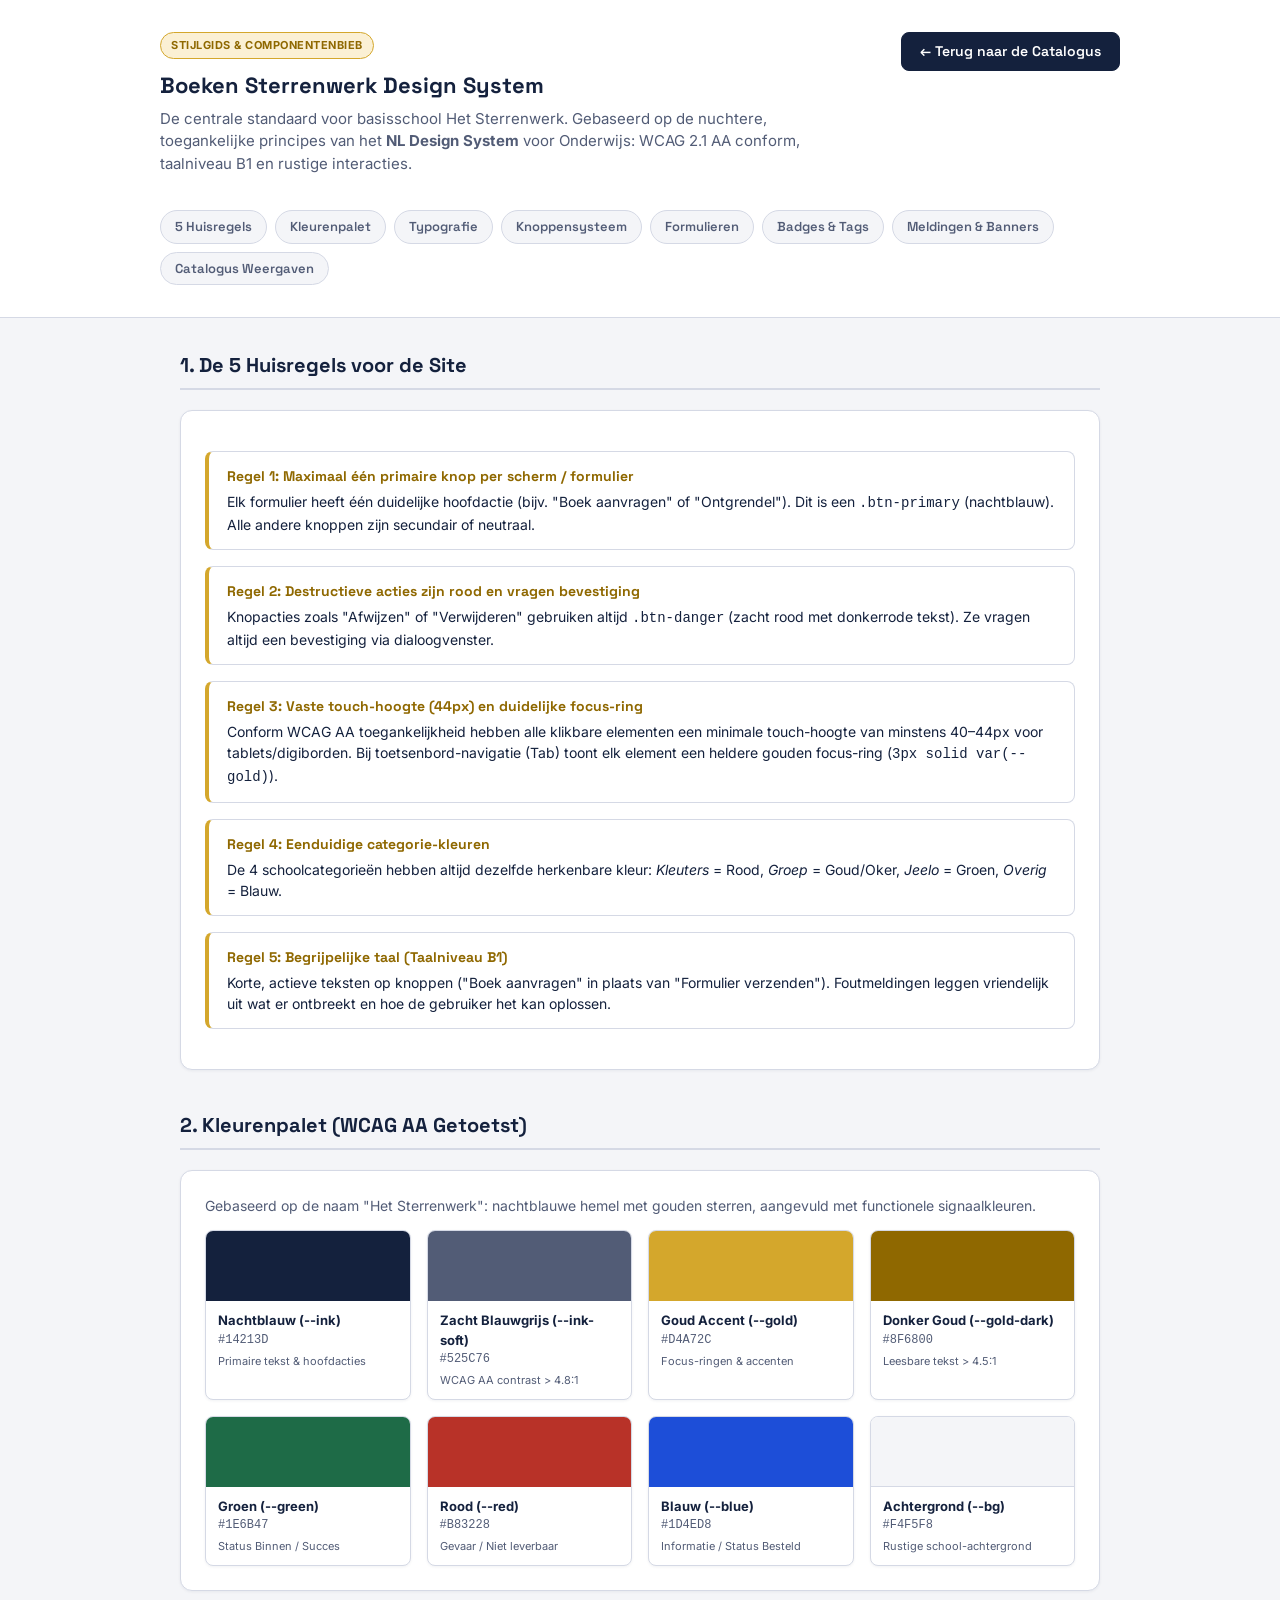
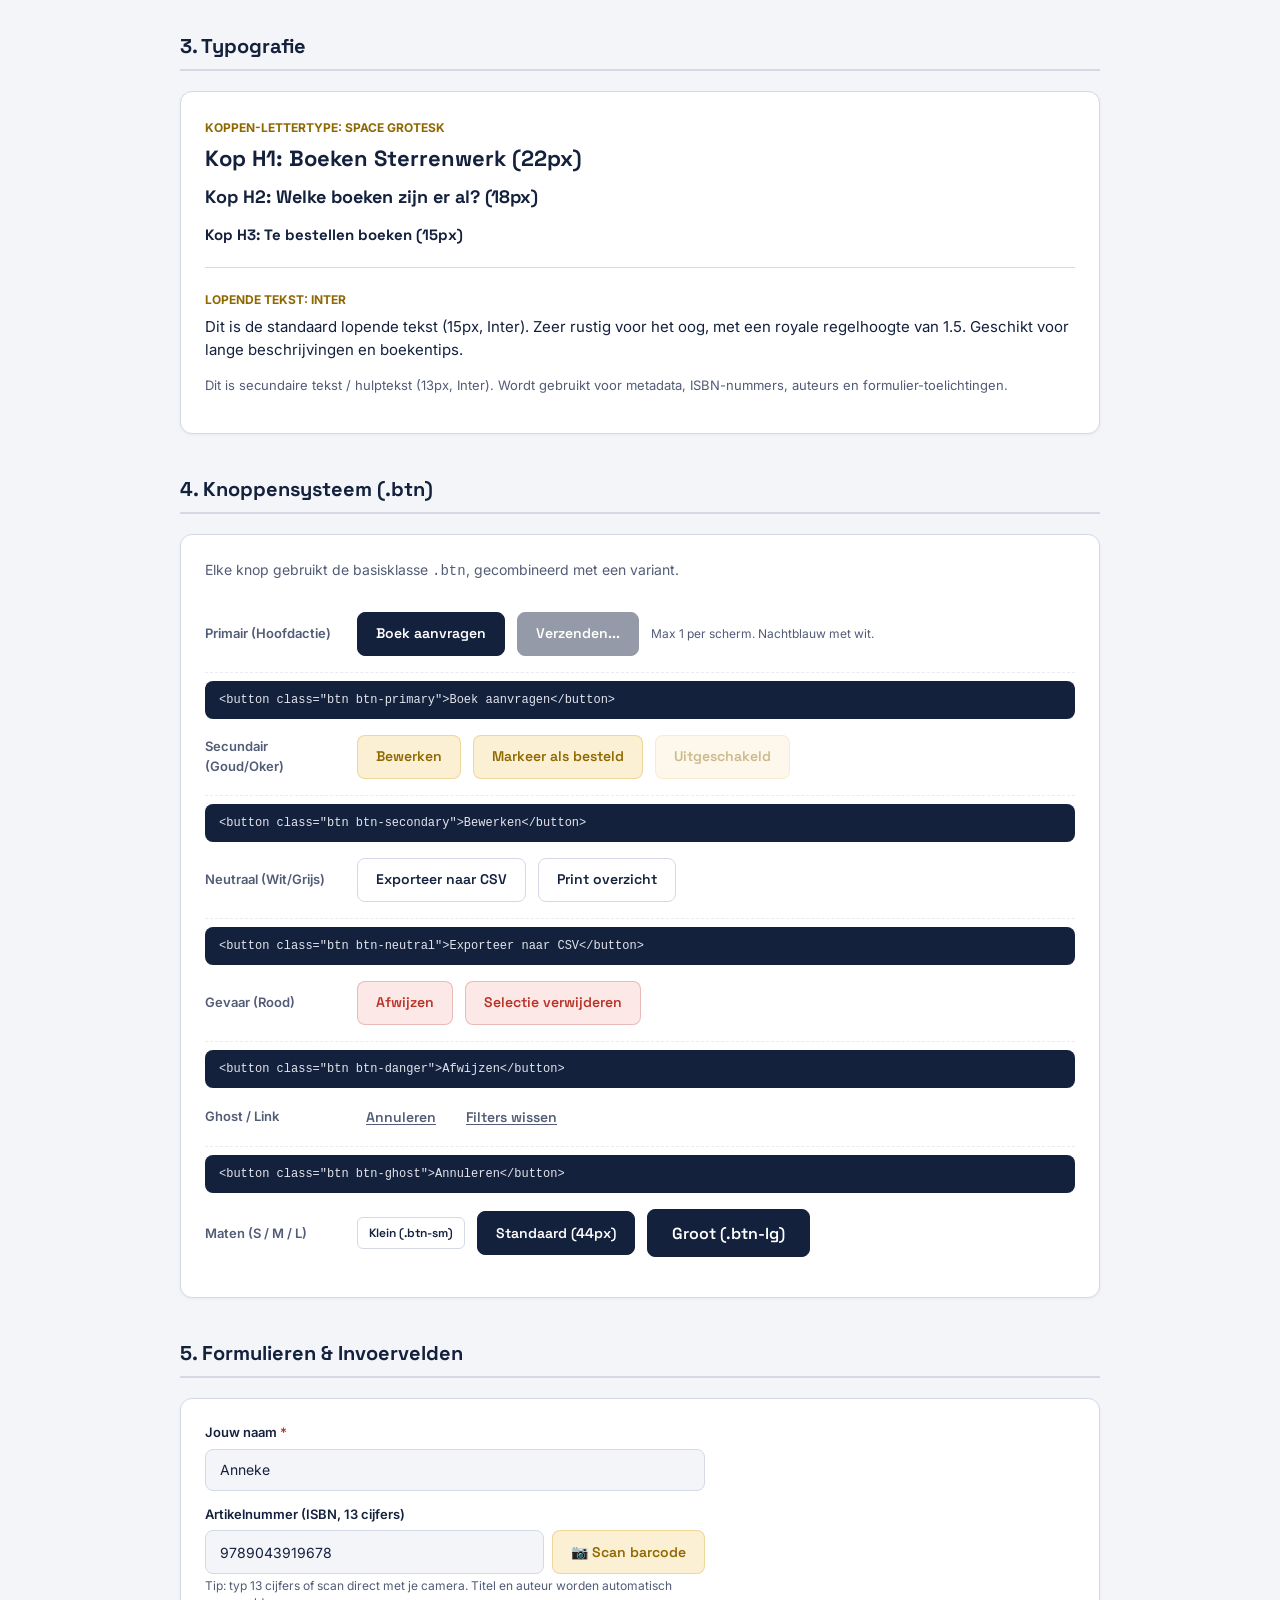
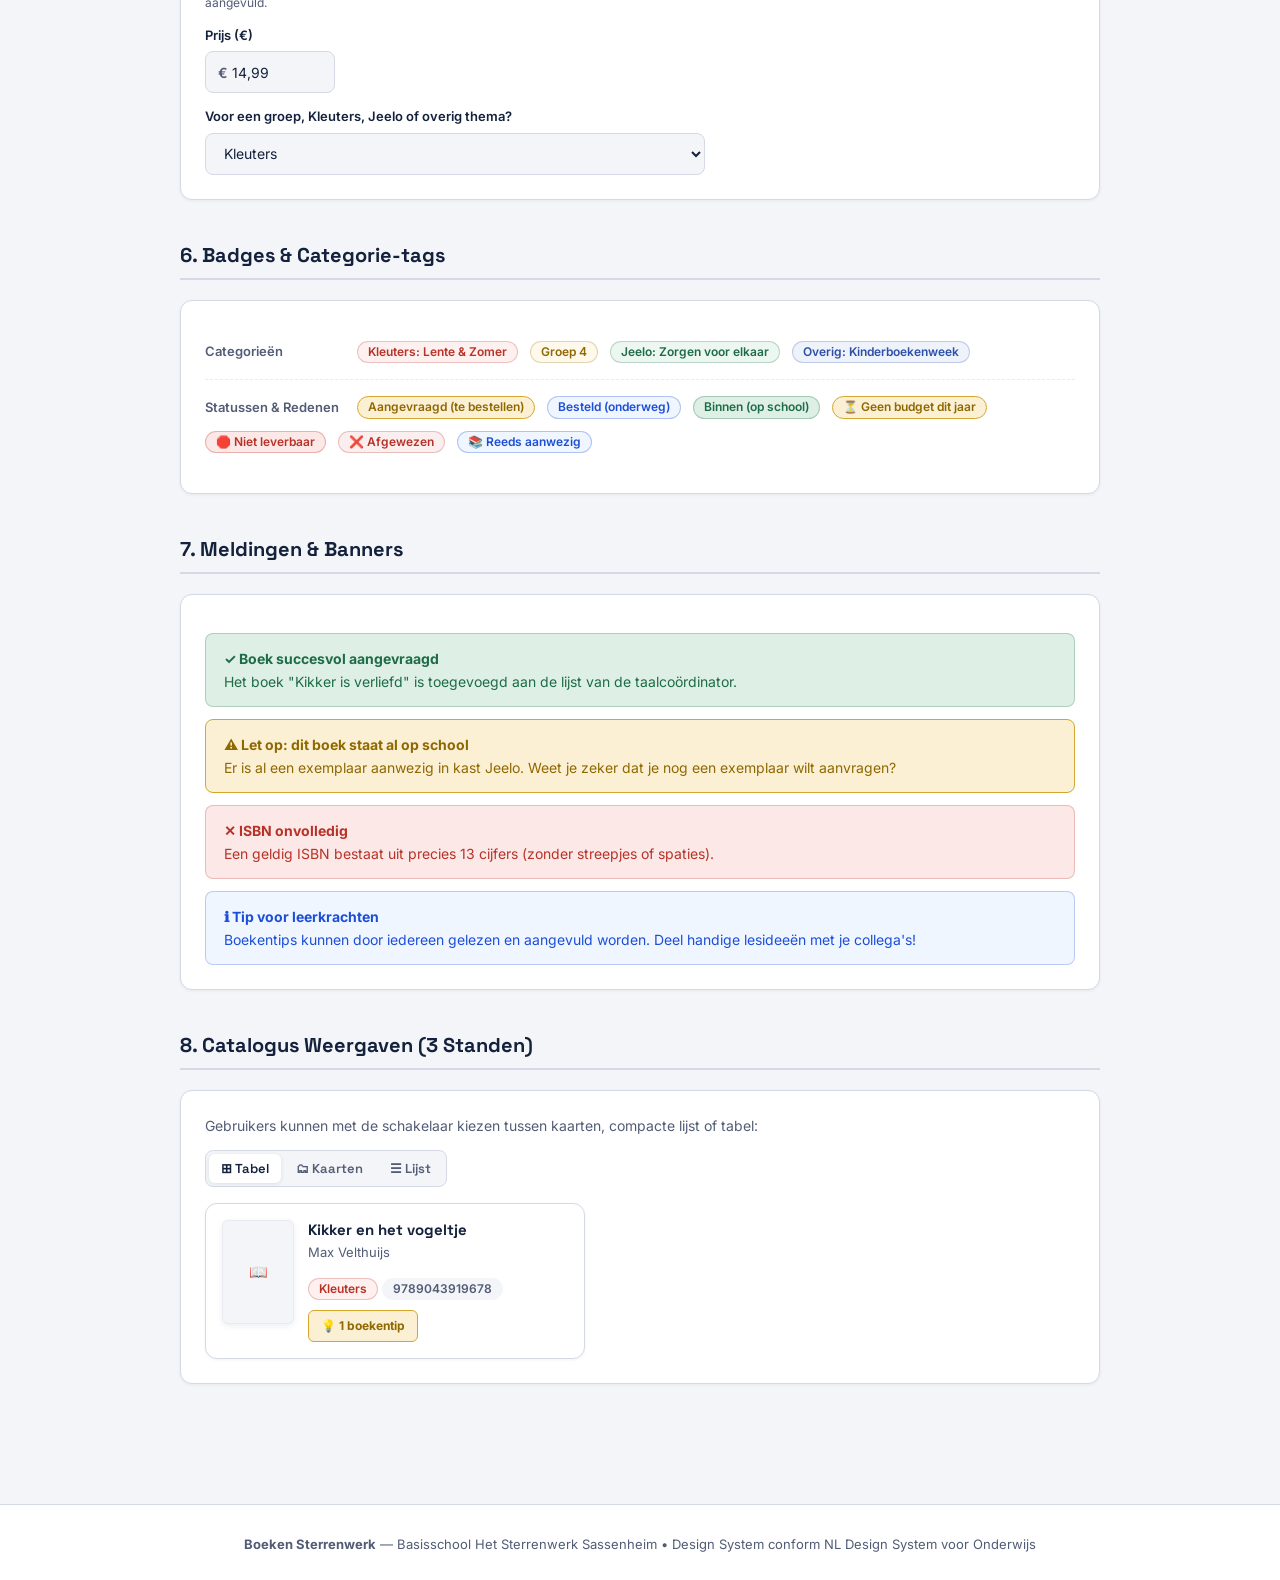
==== commit 9b76c909: "Functionaliteit voor afwijzen en uitstellen met redenen en filters toegevoegd" ====
--- a/stijlgids.html
+++ b/stijlgids.html
@@ -427,11 +427,14 @@
       </div>
 
       <div class="sg-row-demo">
-        <div class="sg-row-label">Statussen</div>
+        <div class="sg-row-label">Statussen &amp; Redenen</div>
         <span class="tag status-aangevraagd">Aangevraagd (te bestellen)</span>
         <span class="tag status-besteld">Besteld (onderweg)</span>
         <span class="tag status-binnen">Binnen (op school)</span>
-        <span class="tag status-afgewezen">Niet leverbaar</span>
+        <span class="tag tag-reden-budget">⏳ Geen budget dit jaar</span>
+        <span class="tag tag-reden-leverbaar">🛑 Niet leverbaar</span>
+        <span class="tag tag-reden-afgewezen">❌ Afgewezen</span>
+        <span class="tag tag-reden-aanwezig">📚 Reeds aanwezig</span>
       </div>
     </div>
   </section>
--- a/style.css
+++ b/style.css
@@ -78,6 +78,11 @@
   font-size: 15px;
   line-height: 1.5;
   -webkit-font-smoothing: antialiased;
+}
+
+img {
+  max-width: 100%;
+  height: auto;
 }
 
 h1, h2, h3, h4 {
@@ -409,6 +414,7 @@
 input[type=text],
 input[type=number],
 input[type=password],
+input[type=email],
 select,
 textarea {
   width: 100%;
@@ -572,6 +578,14 @@
 }
 .match-list .match-item {
   padding: 4px 0;
+  line-height: 1.6;
+}
+.match-list .match-item .tag {
+  font-size: 11px;
+  vertical-align: 1px;
+}
+.match-list .match-uitleg {
+  color: var(--ink-soft);
 }
 .match-list .match-item-link {
   cursor: pointer;
@@ -637,6 +651,13 @@
 .tag.status-binnen      { background: var(--green-soft); color: var(--green); border-color: rgba(30, 107, 71, 0.3); }
 .tag.status-afgewezen   { background: var(--red-soft); color: var(--red); border-color: rgba(184, 50, 40, 0.3); }
 .tag.tag-prijs          { background: var(--surface); border: 1px solid var(--line); color: var(--ink); }
+
+/* Afwijsredenen tags */
+.tag.tag-reden-budget    { background: var(--gold-soft); color: var(--gold-dark); border-color: var(--gold); }
+.tag.tag-reden-leverbaar { background: var(--red-soft); color: var(--red); border-color: rgba(184, 50, 40, 0.3); }
+.tag.tag-reden-afgewezen { background: rgba(184, 50, 40, 0.08); color: var(--red); border-color: rgba(184, 50, 40, 0.25); }
+.tag.tag-reden-aanwezig  { background: var(--blue-soft); color: var(--blue); border-color: rgba(29, 78, 216, 0.3); }
+.tag.tag-reden-anders    { background: var(--bg); color: var(--ink); border-color: var(--line); }
 
 /* --------------------------------------------------------------------------
    9. CATALOGUS WEERGAVES & ZOEKBALK (Kaarten, Lijst, Tabel)
@@ -1039,18 +1060,6 @@
   color: var(--ink);
 }
 
-@media (max-width: 640px) {
-  .catalog-table th,
-  .catalog-table td {
-    padding: 10px 8px;
-    font-size: 13px;
-  }
-  .catalog-table th:nth-child(3),
-  .catalog-table td:nth-child(3) {
-    display: none; /* Verberg ISBN op kleine schermen zodat de tabel altijd past */
-  }
-}
-
 /* --------------------------------------------------------------------------
    10. COORDINATOR BOEKEN TOEVOEGEN & IMPORTEREN (Bulk, Scanner, Excel)
    -------------------------------------------------------------------------- */
@@ -1080,19 +1089,132 @@
   margin-bottom: 2px;
 }
 
+/* Scan Wachtrij Melding (Mobiel -> PC notificatie) */
+.scan-queue-banner {
+  background: linear-gradient(135deg, #FFF9EB 0%, #FDF3D6 100%);
+  border: 2px solid var(--gold);
+  border-radius: var(--radius-lg);
+  padding: 16px 20px;
+  margin-bottom: 20px;
+  display: flex;
+  justify-content: space-between;
+  align-items: center;
+  flex-wrap: wrap;
+  gap: 14px;
+  box-shadow: 0 4px 16px rgba(212, 167, 44, 0.2);
+}
+.scan-queue-banner-text {
+  display: flex;
+  align-items: center;
+  gap: 12px;
+}
+.scan-queue-icon {
+  font-size: 32px;
+  line-height: 1;
+}
+.scan-queue-badge {
+  background: var(--ink);
+  color: #FFFFFF;
+  padding: 2px 8px;
+  border-radius: 999px;
+  font-size: 11px;
+  font-weight: 700;
+  display: inline-block;
+}
+
+/* Badge op navigatie tab Coördinator */
+.coord-nav-badge {
+  background: #B83228;
+  color: #FFFFFF;
+  font-size: 11px;
+  font-weight: 700;
+  border-radius: 999px;
+  padding: 1px 7px;
+  margin-left: 6px;
+  line-height: 1.3;
+  display: inline-flex;
+  align-items: center;
+  justify-content: center;
+  vertical-align: middle;
+}
+
+/* Mobiele scan-knop: standaard VOLLEDIG VERBERGEN op web / pc */
+.mobile-only,
+#btn-open-coord-scanner {
+  display: none !important;
+}
+
+/* Alleen tonen op mobiel / tablet (schermen <= 768px) */
+@media (max-width: 768px) {
+  .mobile-only,
+  #btn-open-coord-scanner {
+    display: inline-flex !important;
+  }
+}
+.scan-mobile-preview-list {
+  display: flex;
+  flex-direction: column;
+  gap: 8px;
+  max-height: 240px;
+  overflow-y: auto;
+  margin-top: 10px;
+  padding: 6px;
+  background: #FFFFFF;
+  border: 1px solid var(--line);
+  border-radius: var(--radius-md);
+}
+.scan-mobile-item {
+  display: flex;
+  align-items: center;
+  gap: 10px;
+  padding: 6px 10px;
+  background: #FAFBFD;
+  border: 1px solid var(--line-soft);
+  border-radius: var(--radius-sm);
+  font-size: 13px;
+}
+.scan-mobile-item img {
+  width: 28px;
+  height: 38px;
+  object-fit: cover;
+  border-radius: 3px;
+  flex-shrink: 0;
+}
+.scan-mobile-item .scan-info {
+  flex: 1;
+  min-width: 0;
+}
+.scan-mobile-item .scan-title {
+  font-weight: 600;
+  color: var(--ink);
+  white-space: nowrap;
+  overflow: hidden;
+  text-overflow: ellipsis;
+}
+.scan-mobile-item .scan-meta {
+  font-size: 11px;
+  color: var(--ink-soft);
+}
+
 .modal-window-wide {
   max-width: 960px !important;
   width: 96vw;
 }
 
-/* Invoermethode Tabs */
+/* Invoermethode Tabs (Vast onder modal-header) */
+.import-method-tabs-wrap {
+  flex-shrink: 0;
+  background: var(--surface);
+  border-bottom: 2px solid var(--line-soft);
+  padding: 10px 20px 0;
+}
 .import-method-tabs {
   display: flex;
   gap: 6px;
-  border-bottom: 2px solid var(--line-soft);
-  margin-bottom: 16px;
+  border-bottom: none;
+  margin-bottom: 0;
   overflow-x: auto;
-  padding-bottom: 2px;
+  padding-bottom: 0;
 }
 .import-tab-btn {
   display: inline-flex;
@@ -1423,6 +1545,7 @@
   align-items: flex-start;
   gap: 16px;
   background: var(--surface);
+  flex-shrink: 0;
 }
 .modal-subtitle {
   font-size: 11px;
@@ -1465,7 +1588,8 @@
 .modal-body {
   padding: 18px 22px;
   overflow-y: auto;
-  flex: 1;
+  flex: 1 1 auto;
+  min-height: 0;
   display: flex;
   flex-direction: column;
   gap: 18px;
@@ -1718,6 +1842,7 @@
   justify-content: space-between;
   align-items: center;
   background: var(--bg);
+  flex-shrink: 0;
 }
 .modal-footer kbd {
   background: var(--surface);
@@ -1728,6 +1853,73 @@
   font-family: inherit;
   color: var(--ink);
   box-shadow: 0 1px 1px rgba(0,0,0,0.06);
+}
+
+/* Afwijzen / Uitstellen modal & styling */
+.afwijzen-book-preview {
+  background: var(--bg);
+  border: 1px solid var(--line);
+  border-radius: 8px;
+  padding: 10px 14px;
+  margin-bottom: 16px;
+}
+.afwijzen-book-preview .preview-title {
+  font-weight: 700;
+  font-size: 14px;
+  color: var(--ink);
+}
+.afwijzen-book-preview .preview-meta {
+  font-size: 12px;
+  color: var(--ink-soft);
+  margin-top: 3px;
+  display: flex;
+  flex-wrap: wrap;
+  gap: 8px;
+  align-items: center;
+}
+.afwijzen-reasons-list {
+  display: flex;
+  flex-direction: column;
+  gap: 8px;
+}
+.afwijzen-reason-opt {
+  display: flex;
+  align-items: flex-start;
+  gap: 12px;
+  padding: 10px 12px;
+  border: 1px solid var(--line);
+  border-radius: 8px;
+  background: var(--surface);
+  cursor: pointer;
+  transition: all 0.15s ease;
+}
+.afwijzen-reason-opt:hover {
+  background: var(--bg);
+  border-color: var(--gold);
+}
+.afwijzen-reason-opt.selected,
+.afwijzen-reason-opt:has(input:checked) {
+  background: #FFFDF8;
+  border-color: var(--gold-dark);
+  box-shadow: 0 0 0 1px var(--gold-dark);
+}
+.afwijzen-reason-opt input[type="radio"] {
+  margin-top: 3px;
+  accent-color: var(--gold-dark);
+  cursor: pointer;
+  width: auto;
+}
+.afwijzen-reason-text strong {
+  display: block;
+  font-size: 13px;
+  color: var(--ink);
+}
+.afwijzen-reason-text span {
+  display: block;
+  font-size: 12px;
+  color: var(--ink-soft);
+  margin-top: 2px;
+  line-height: 1.35;
 }
 
 /* Coördinator tabellen & bulk bar */
@@ -2026,9 +2218,683 @@
   box-shadow: var(--shadow-sm);
 }
 .lock-screen p { color: var(--ink-soft); font-size: 14px; margin-bottom: 16px; }
+.coord-uitnodigen h3 { margin: 0 0 4px; font-size: 16px; }
+.coord-uitnodigen p { margin: 0 0 12px; font-size: 13px; color: var(--ink-soft); }
+.coord-uitnodigen-rij { display: flex; gap: 8px; flex-wrap: wrap; }
+.coord-uitnodigen-rij input { flex: 1 1 220px; }
+.coord-uitnodigen-msg { margin-top: 8px; font-size: 13px; }
+.coord-uitnodigen-msg.fout { color: var(--red); }
+.coord-uitnodigen-msg.ok { color: var(--ink-soft); }
+.coord-sessie {
+  display: flex;
+  justify-content: flex-end;
+  align-items: center;
+  gap: 10px;
+  margin-bottom: 10px;
+  font-size: 13px;
+  color: var(--ink-soft);
+}
 
 /* --------------------------------------------------------------------------
-   12. PRINT-STYLESHEET VOOR BESTELBON / PDF EXPORT
+   12. RESPONSIVE DESIGN & MOBIELE OPTIMALISATIES (< 768px, < 640px, < 400px)
+   -------------------------------------------------------------------------- */
+
+/* Tablet & medium schermen (< 768px) */
+@media (max-width: 768px) {
+  .books-grid {
+    grid-template-columns: repeat(auto-fill, minmax(220px, 1fr));
+    gap: 12px;
+  }
+}
+
+/* Smartphones & compacte schermen (< 640px) */
+@media (max-width: 640px) {
+  /* Dynamische topbar hoogte voor sticky elementen */
+  :root {
+    --topbar-height: 84px;
+  }
+
+  /* Compacte Header */
+  header.topbar {
+    padding: 8px 12px 6px;
+  }
+  .topbar-inner {
+    gap: 8px;
+  }
+  .topbar-brand {
+    gap: 8px !important;
+  }
+  .topbar-brand img,
+  .topbar-inner img {
+    height: 25px !important;
+    width: auto !important;
+  }
+  header.topbar h1 {
+    font-size: 16px;
+    margin: 0;
+    line-height: 1.2;
+    letter-spacing: -0.2px;
+  }
+  .topbar-badge {
+    font-size: 10px;
+    padding: 2px 6px;
+  }
+  #test-reset-btn {
+    font-size: 11px;
+    padding: 3px 6px;
+    min-height: 26px;
+  }
+
+  /* Paginaknoppen (Tabs) in de Header: NOOIT scrollen naar rechts, 3 gelijke kolommen */
+  nav.tabs {
+    display: grid !important;
+    grid-template-columns: repeat(3, 1fr) !important;
+    gap: 4px !important;
+    width: 100% !important;
+    max-width: 100% !important;
+    margin: 6px auto 0 !important;
+    padding: 0 !important;
+    overflow-x: visible !important;
+  }
+  nav.tabs button {
+    min-height: 36px !important;
+    padding: 6px 2px !important;
+    font-size: 12px !important;
+    font-weight: 600 !important;
+    text-align: center !important;
+    white-space: normal !important;
+    line-height: 1.15 !important;
+    border-radius: 8px !important;
+    display: flex !important;
+    align-items: center !important;
+    justify-content: center !important;
+    width: 100% !important;
+  }
+
+  /* Hoofdcontainer & Kaarten: meer effectieve ruimte voor inhoud */
+  main {
+    padding: 12px 10px 48px;
+  }
+  .card {
+    padding: 14px 12px;
+    margin-bottom: 12px;
+    border-radius: 10px;
+  }
+
+  /* Voorkom automatische inzoom op iOS Safari voor invoervelden */
+  input[type=text],
+  input[type=number],
+  input[type=password],
+  input[type=email],
+  select,
+  textarea {
+    font-size: 16px !important;
+  }
+
+  /* TAB 1: CATALOGUS & ZOEKEN */
+  .catalog-toolbar {
+    flex-direction: column;
+    align-items: stretch;
+    gap: 10px;
+    margin-bottom: 12px;
+  }
+  .catalog-toolbar h2 {
+    font-size: 17px;
+  }
+  .view-toggle-group {
+    width: 100%;
+    display: flex;
+  }
+  .view-toggle-btn {
+    flex: 1;
+    justify-content: center;
+    padding: 7px 4px;
+    font-size: 12px;
+  }
+  .catalog-search-wrap {
+    width: 100%;
+    min-width: 0;
+  }
+
+  /* Catalogus Tabelweergave */
+  .catalog-table-wrap {
+    overflow-x: auto;
+    -webkit-overflow-scrolling: touch;
+    width: 100%;
+    border-radius: var(--radius-md);
+    margin-top: 8px;
+  }
+  .catalog-table thead,
+  .catalog-table th {
+    position: static !important;
+    top: auto !important;
+    box-shadow: none !important;
+  }
+  .catalog-table {
+    min-width: 440px;
+    font-size: 13px;
+  }
+  .catalog-table th,
+  .catalog-table td {
+    padding: 8px 8px;
+    font-size: 12.5px;
+  }
+  .catalog-table th:nth-child(3),
+  .catalog-table td:nth-child(3) {
+    display: none; /* Verberg ISBN zodat tabel compact en perfect leesbaar blijft */
+  }
+  .catalog-table .cell-title {
+    font-size: 13px;
+    line-height: 1.25;
+    word-break: break-word;
+  }
+  .catalog-table td:first-child {
+    min-width: 140px;
+  }
+
+  /* Catalogus Kaartenweergave: 1 kolom op telefoons zodat niets uitsteekt */
+  .books-grid {
+    grid-template-columns: 1fr !important;
+    gap: 10px !important;
+  }
+  .book-card {
+    padding: 12px 10px;
+    gap: 10px;
+  }
+  .book-card-cover {
+    width: 58px;
+    height: 84px;
+    flex-shrink: 0;
+  }
+  .book-card-title {
+    font-size: 14px;
+    line-height: 1.25;
+    word-break: break-word;
+  }
+  .book-card-author {
+    font-size: 12px;
+    margin-bottom: 4px;
+  }
+  .book-card-tags {
+    gap: 3px;
+    padding-top: 4px;
+  }
+  .tag {
+    font-size: 11px;
+    padding: 2px 7px;
+  }
+
+  /* Catalogus Lijstweergave */
+  .result-card {
+    padding: 10px 12px;
+  }
+  .result-card-main {
+    flex-direction: column;
+    align-items: stretch;
+    gap: 8px;
+  }
+  .result-card-action {
+    align-self: flex-start;
+    margin-top: 2px;
+  }
+  .result-card .tag-opm {
+    max-width: 100%;
+    white-space: normal;
+  }
+
+  /* TAB 2: BOEK AANVRAGEN */
+  .input-with-action {
+    flex-direction: column;
+    gap: 8px;
+  }
+  .input-with-action input {
+    width: 100%;
+  }
+  .input-with-action #btn-scan-isbn {
+    width: 100%;
+    min-height: 42px;
+    justify-content: center;
+  }
+  .prijs-input-wrap {
+    width: 100%;
+    max-width: 150px;
+    height: 44px;
+  }
+  .prijs-input-wrap .prijs-input {
+    font-size: 16px !important;
+  }
+  .success-banner-actions {
+    flex-direction: column;
+    gap: 8px;
+  }
+  .success-banner-actions .btn {
+    width: 100%;
+    justify-content: center;
+  }
+
+  /* TAB 3: COORDINATOR */
+  .coord-import-banner {
+    padding: 14px 12px;
+  }
+  .coord-import-banner-content {
+    flex-direction: column;
+    align-items: stretch;
+    gap: 12px;
+  }
+  #btn-open-coord-import {
+    width: 100%;
+    justify-content: center;
+    white-space: normal;
+    text-align: center;
+    padding: 10px 14px;
+  }
+
+  .coordinator-section-header,
+  .card > div[style*="justify-content:space-between"] {
+    flex-direction: column;
+    align-items: stretch !important;
+    gap: 8px !important;
+  }
+  #btn-export-csv,
+  #btn-print-bestelbon {
+    flex: 1 1 calc(50% - 4px);
+    justify-content: center;
+    text-align: center;
+    font-size: 12px;
+    padding: 7px 8px;
+  }
+
+  .bulk-bar {
+    flex-direction: column;
+    align-items: stretch;
+    gap: 8px;
+  }
+  .bulk-left {
+    width: 100%;
+    justify-content: space-between;
+  }
+  #bulk-besteld,
+  #bulk-binnen {
+    width: 100%;
+    justify-content: center;
+    min-height: 40px;
+  }
+
+  /* Boekrijen ("Te bestellen", "Onderweg") — actieknoppen vallen nooit meer weg */
+  .book-row {
+    display: grid !important;
+    grid-template-columns: 24px 1fr !important;
+    gap: 8px 8px !important;
+    padding: 12px 4px !important;
+  }
+  .book-row > input[type=checkbox] {
+    margin-top: 10px;
+    grid-column: 1;
+  }
+  .row-fields {
+    grid-column: 2;
+    min-width: 0;
+    width: 100%;
+    gap: 8px;
+  }
+  .row-fields .field-line {
+    flex-direction: column;
+    align-items: stretch !important;
+    gap: 6px;
+  }
+  .row-fields .field-line > * {
+    flex: 1 1 100% !important;
+    width: 100% !important;
+    max-width: 100% !important;
+    min-width: 0 !important;
+    box-sizing: border-box;
+  }
+  .row-fields .prijs-input-wrap {
+    width: 100% !important;
+    max-width: 100% !important;
+  }
+  .row-actions {
+    grid-column: 1 / -1 !important;
+    flex-direction: row !important;
+    justify-content: flex-end;
+    align-items: center;
+    width: 100%;
+    gap: 8px;
+    margin-top: 4px;
+    padding-top: 8px;
+    border-top: 1px dashed var(--line-soft);
+  }
+  .row-actions .btn {
+    flex: 1;
+    min-height: 38px;
+    font-size: 12px;
+    padding: 6px 8px;
+    justify-content: center;
+  }
+
+  /* Niet leverbaar lijst */
+  #lijst-afgewezen .book-row {
+    display: flex !important;
+    flex-direction: column !important;
+    gap: 8px !important;
+  }
+  #lijst-afgewezen .book-row .row-actions {
+    display: flex !important;
+    flex-direction: row !important;
+    gap: 8px !important;
+    width: 100%;
+  }
+
+  /* Alle Boeken Filters */
+  .search-row {
+    flex-direction: column;
+    gap: 8px;
+  }
+  .search-row input,
+  .search-row select {
+    width: 100%;
+    flex: none;
+  }
+  .prop-filter-box {
+    padding: 10px 10px;
+  }
+  .prop-filter-row {
+    flex-direction: column;
+    align-items: flex-start;
+    gap: 4px;
+  }
+  .prop-filter-row:not(:first-child) {
+    margin-top: 10px !important;
+  }
+
+  /* Alle Boeken Bulk Toolbar */
+  .bulk-toolbar {
+    padding: 12px 10px;
+  }
+  .bulk-toolbar-header {
+    flex-direction: column;
+    align-items: flex-start;
+    gap: 8px;
+  }
+  .bulk-toolbar-content {
+    flex-direction: column;
+    align-items: stretch;
+    gap: 12px;
+    width: 100%;
+  }
+  .bulk-control-box {
+    width: 100%;
+  }
+  .bulk-action-group {
+    display: flex;
+    flex-direction: column;
+    width: 100%;
+    gap: 6px;
+  }
+  .bulk-action-group select,
+  .bulk-action-group input {
+    width: 100% !important;
+    min-width: 0 !important;
+  }
+  .bulk-action-group button,
+  .bulk-danger-box button {
+    width: 100%;
+    justify-content: center;
+    min-height: 38px;
+  }
+
+  /* Alle Boeken Accordeon */
+  .book-details summary {
+    padding: 8px 4px;
+    gap: 8px;
+  }
+  .book-details summary .summary-left {
+    gap: 8px;
+  }
+  .book-details summary .summary-text {
+    font-size: 13px;
+    word-break: break-word;
+    overflow-wrap: anywhere;
+  }
+  .book-details summary .summary-titel {
+    font-size: 13.5px;
+  }
+  .book-details-body {
+    padding: 8px 4px 14px;
+  }
+  .edit-status-banner {
+    flex-direction: column;
+    align-items: flex-start;
+    gap: 6px;
+  }
+  .edit-grid {
+    grid-template-columns: 1fr !important;
+    gap: 8px;
+  }
+  .edit-field select,
+  .edit-field input {
+    width: 100%;
+    box-sizing: border-box;
+  }
+  .edit-save-bar,
+  .row-save-bar {
+    flex-direction: column;
+    align-items: stretch;
+    gap: 6px;
+  }
+  .edit-save-bar button,
+  .row-save-bar button {
+    width: 100%;
+    justify-content: center;
+  }
+  .coord-boekentips-box {
+    flex-direction: column;
+    align-items: stretch !important;
+    gap: 8px !important;
+  }
+  .coord-boekentips-box button {
+    width: 100%;
+    justify-content: center;
+  }
+
+  /* MODALS & POPUPS OP MOBIEL */
+  .modal-overlay {
+    padding: 8px;
+  }
+  .modal-window {
+    width: 100% !important;
+    max-width: 100% !important;
+    max-height: 94vh;
+    border-radius: 12px;
+  }
+  .modal-header {
+    padding: 12px 14px;
+    gap: 10px;
+  }
+  .modal-title {
+    font-size: 16px;
+    line-height: 1.25;
+  }
+  .modal-body {
+    padding: 12px 14px;
+  }
+  .modal-footer {
+    padding: 10px 14px;
+  }
+
+  /* Coördinator Boeken Toevoegen / Import Modal */
+  .modal-window-wide {
+    width: 100% !important;
+    max-width: 100% !important;
+  }
+  .import-method-tabs-wrap {
+    padding: 8px 12px 0;
+  }
+  .import-method-tabs {
+    overflow-x: auto;
+    -webkit-overflow-scrolling: touch;
+    scrollbar-width: none;
+    gap: 4px;
+    padding-bottom: 2px;
+  }
+  .import-method-tabs::-webkit-scrollbar {
+    display: none;
+  }
+  .import-tab-btn {
+    padding: 7px 10px;
+    font-size: 12px;
+    flex-shrink: 0;
+  }
+  .import-manual-grid,
+  #import-pane-manual > div[style*="grid-template-columns"] {
+    grid-template-columns: 1fr !important;
+    gap: 10px !important;
+  }
+  .batch-card-controls {
+    flex-direction: column;
+    align-items: stretch;
+    gap: 8px;
+  }
+  .batch-control-item {
+    flex-direction: column;
+    align-items: stretch;
+    gap: 4px;
+    width: 100%;
+  }
+  .batch-control-item select,
+  .batch-control-item input {
+    width: 100%;
+  }
+  #btn-apply-batch-settings {
+    width: 100%;
+    justify-content: center;
+    min-height: 36px;
+  }
+  #import-table-wrap {
+    overflow-x: auto;
+    -webkit-overflow-scrolling: touch;
+    width: 100%;
+    border-radius: var(--radius-md);
+    border: 1px solid var(--line);
+  }
+  .import-preview-table {
+    min-width: 680px;
+  }
+  .import-queue-header {
+    flex-direction: column;
+    align-items: flex-start;
+    gap: 8px;
+  }
+  #coord-import-modal .modal-footer {
+    flex-direction: column;
+    align-items: stretch;
+    gap: 8px;
+  }
+  #coord-import-modal .modal-footer > div:last-child {
+    display: flex;
+    flex-direction: column-reverse;
+    gap: 6px;
+    width: 100%;
+  }
+  #btn-cancel-coord-import,
+  #btn-submit-coord-import {
+    width: 100%;
+    min-height: 42px;
+    justify-content: center;
+  }
+
+  /* Scanner modal */
+  #scanner-reader {
+    width: 100% !important;
+    max-width: 100% !important;
+    overflow: hidden;
+    border-radius: 8px;
+  }
+  #scanner-reader video {
+    width: 100% !important;
+    height: auto !important;
+    max-height: 280px !important;
+    object-fit: cover !important;
+  }
+  #scanner-cancel-btn {
+    width: 100%;
+    justify-content: center;
+  }
+
+  /* Boekentip modal */
+  .rich-editor-toolbar {
+    gap: 3px;
+    padding: 4px;
+  }
+  .rich-editor-toolbar button {
+    min-width: 28px;
+    height: 28px;
+    font-size: 11px;
+    padding: 2px 4px;
+  }
+  .rich-editor-content {
+    min-height: 90px;
+    max-height: 180px;
+    padding: 8px 10px;
+    font-size: 14px;
+  }
+  #modal-editor-section > div:last-child {
+    flex-direction: column;
+    align-items: stretch;
+    gap: 8px;
+  }
+  #modal-editor-section > div:last-child > div:last-child {
+    display: flex;
+    flex-direction: column-reverse;
+    gap: 6px;
+    width: 100%;
+  }
+  #modal-editor-section button {
+    width: 100%;
+    justify-content: center;
+    min-height: 38px;
+  }
+  #modal-footer-hint {
+    display: none !important;
+  }
+  #modal-close-bottom-btn {
+    width: 100%;
+    justify-content: center;
+    min-height: 38px;
+  }
+}
+
+/* Extra compacte telefoons (< 400px zoals iPhone SE / 320-375px) */
+@media (max-width: 400px) {
+  :root {
+    --topbar-height: 78px;
+  }
+  header.topbar {
+    padding: 6px 10px 5px;
+  }
+  header.topbar h1 {
+    font-size: 15px;
+  }
+  nav.tabs button {
+    font-size: 11px !important;
+    padding: 5px 1px !important;
+    min-height: 34px !important;
+  }
+  main {
+    padding: 10px 6px 40px;
+  }
+  .card {
+    padding: 12px 8px;
+    margin-bottom: 10px;
+  }
+  #btn-export-csv,
+  #btn-print-bestelbon {
+    flex: 1 1 100%;
+  }
+}
+
+/* --------------------------------------------------------------------------
+   13. PRINT-STYLESHEET VOOR BESTELBON / PDF EXPORT
    -------------------------------------------------------------------------- */
 @media print {
   /* Verberg ALLES op de pagina behalve de bestelbon */
